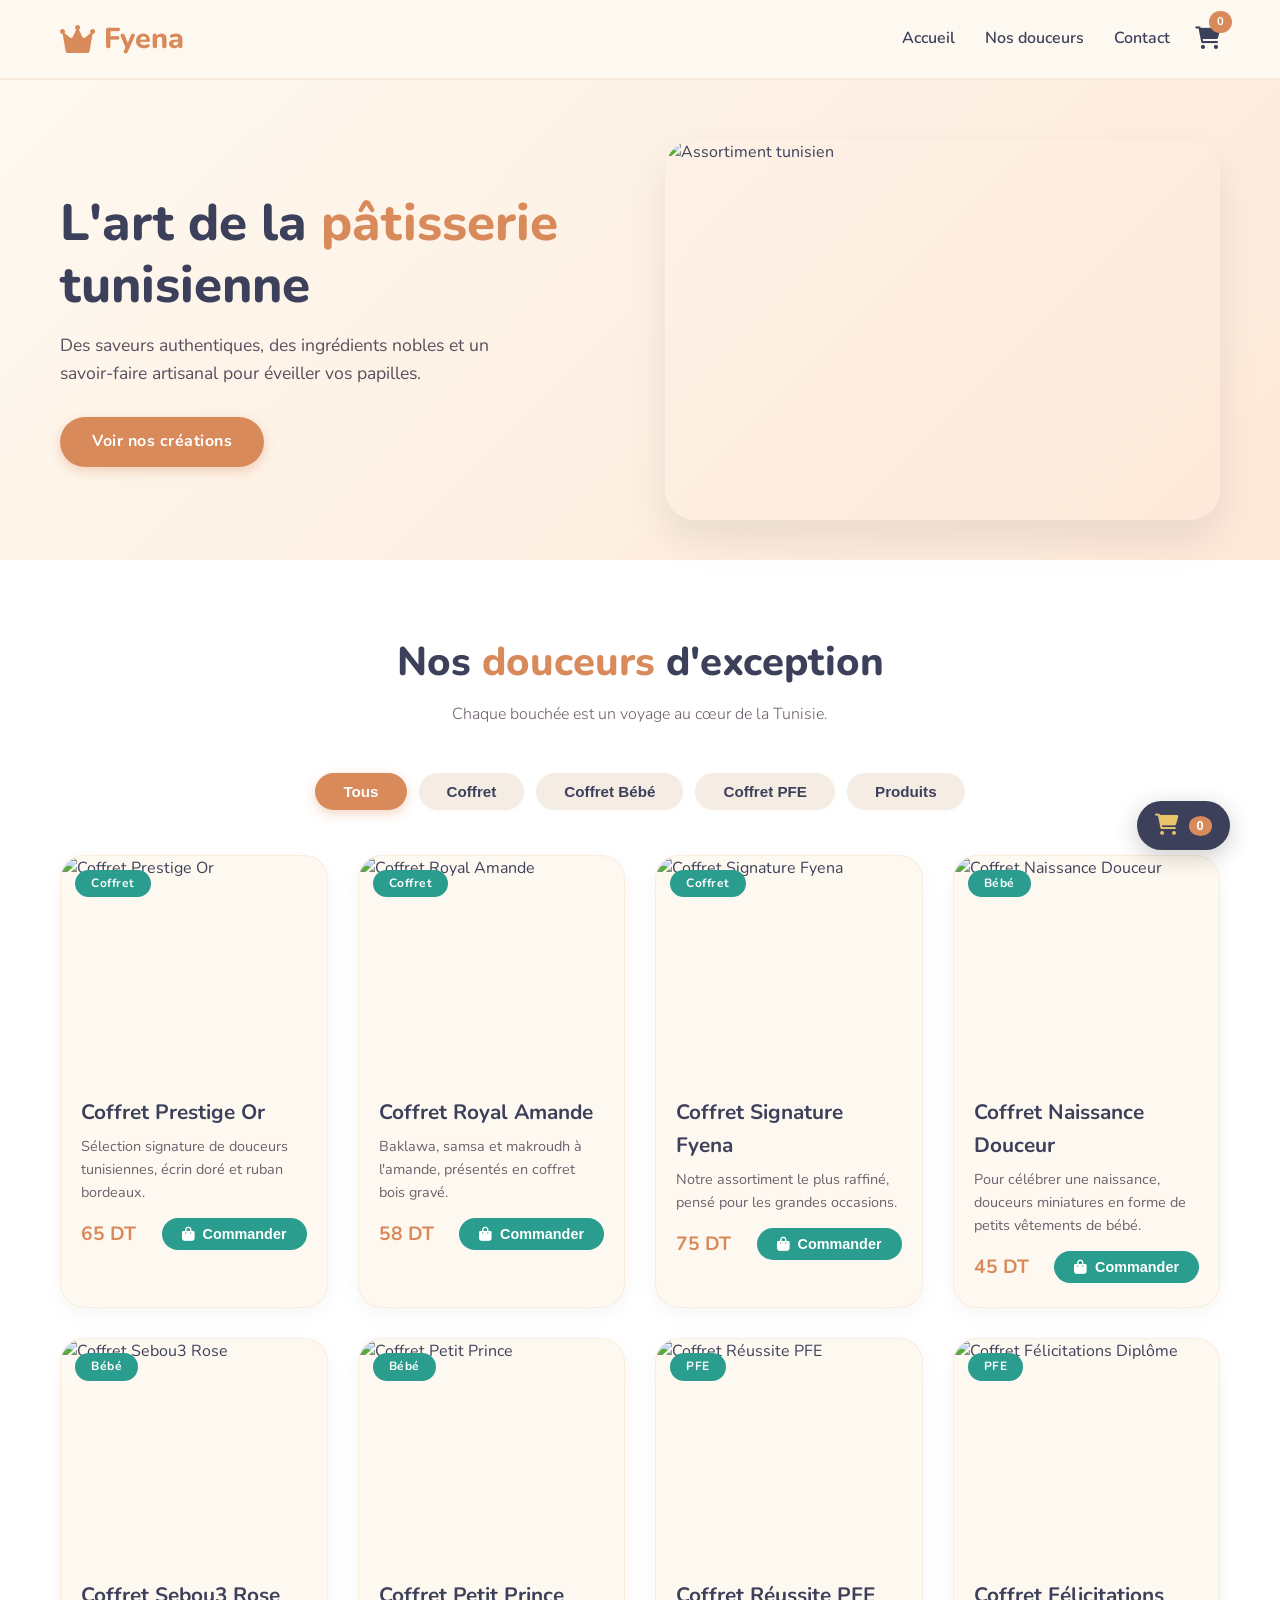
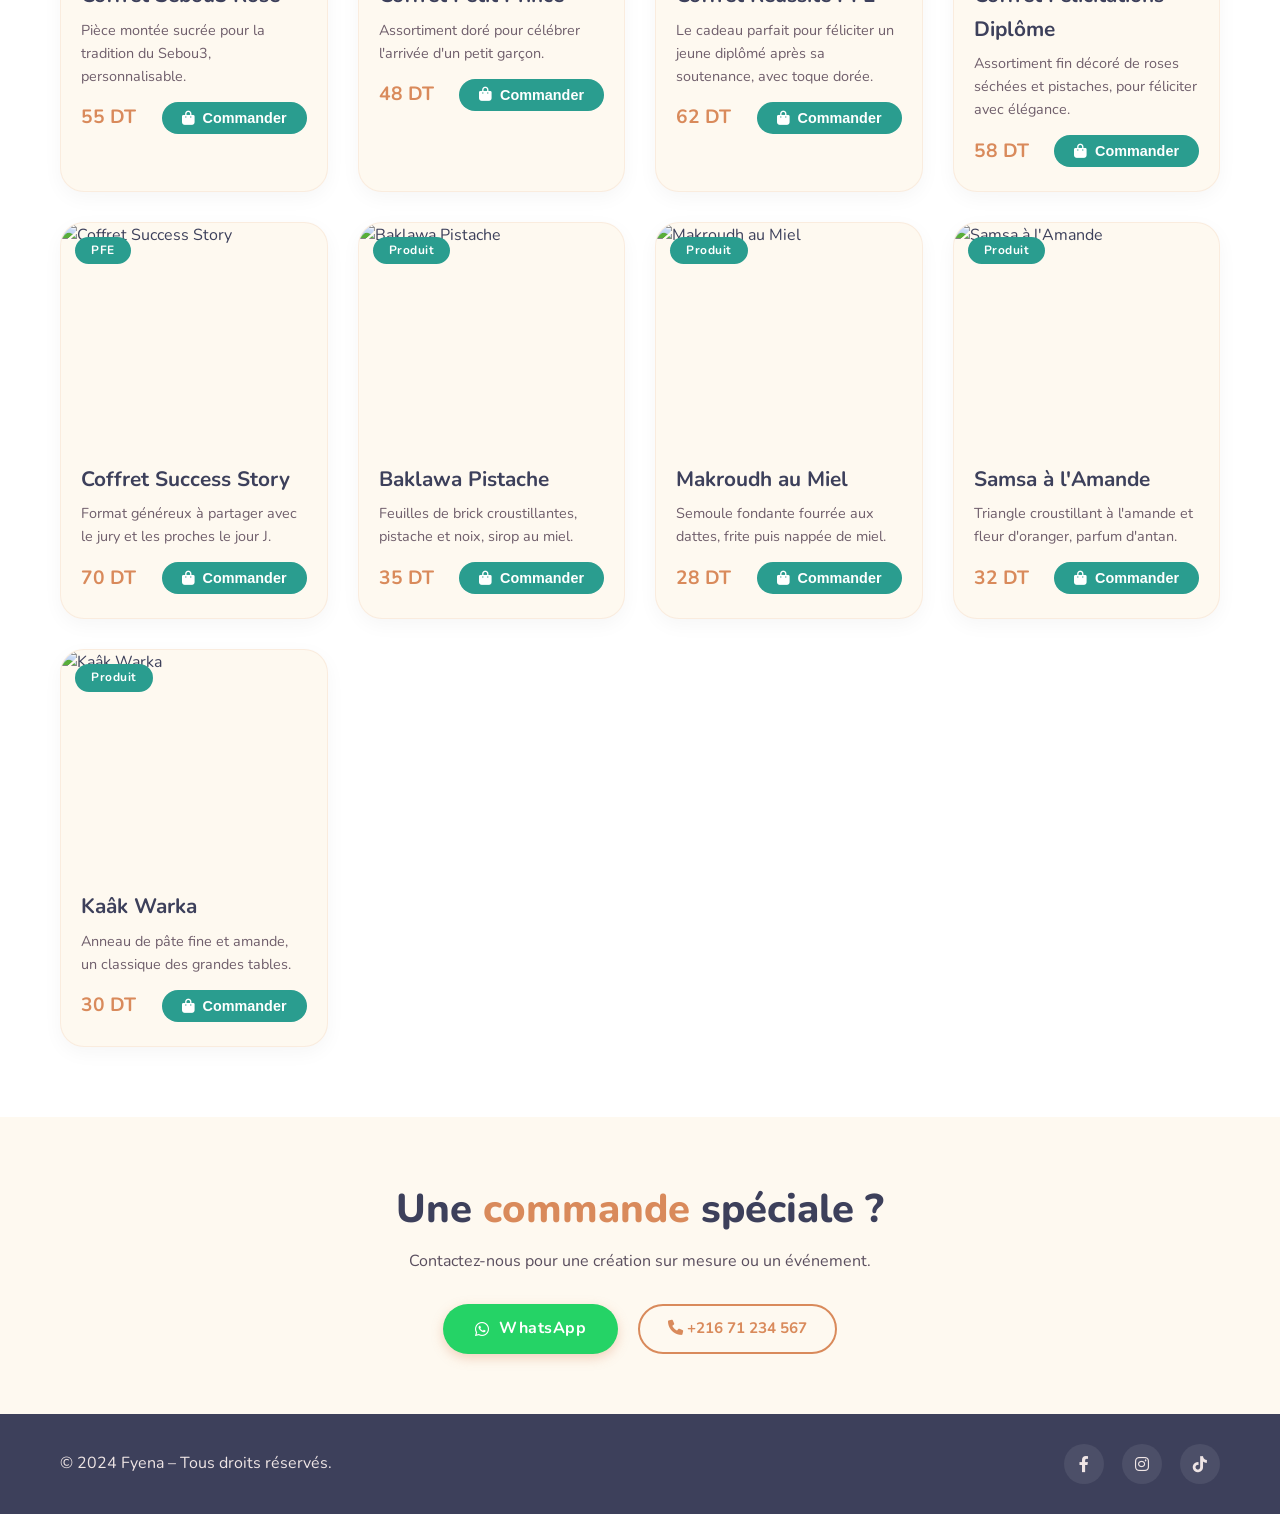
==== index.html @ 12f5d86a "version 1" ====
<!DOCTYPE html>
<html lang="fr">
<head>
  <meta charset="UTF-8" />
  <meta name="viewport" content="width=device-width, initial-scale=1.0" />
  <title>Fyena – Pâtisserie Tunisienne</title>

  <!-- Google Fonts -->
  <link rel="preconnect" href="https://fonts.googleapis.com" />
  <link rel="preconnect" href="https://fonts.gstatic.com" crossorigin />
  <link href="https://fonts.googleapis.com/css2?family=Nunito:wght@300;400;600;700;800&display=swap" rel="stylesheet" />
  <!-- Font Awesome -->
  <link rel="stylesheet" href="https://cdnjs.cloudflare.com/ajax/libs/font-awesome/6.0.0-beta3/css/all.min.css" />

  <style>
    /* ===== RESET & BASE ===== */
    * {
      margin: 0;
      padding: 0;
      box-sizing: border-box;
    }
    html {
      scroll-behavior: smooth;
    }
    body {
      font-family: 'Nunito', sans-serif;
      background: #FEF9F0;
      color: #3D405B;
      line-height: 1.6;
    }
    .container {
      max-width: 1200px;
      margin: 0 auto;
      padding: 0 20px;
    }
    a {
      text-decoration: none;
      color: inherit;
    }
    img {
      max-width: 100%;
      height: auto;
      display: block;
      border-radius: 16px;
    }

    /* ===== BOUTONS ===== */
    .btn-primary {
      display: inline-block;
      background: #D98A5B;
      color: #fff;
      padding: 12px 32px;
      border-radius: 50px;
      font-weight: 700;
      font-size: 1rem;
      border: none;
      cursor: pointer;
      transition: all 0.3s ease;
      box-shadow: 0 4px 12px rgba(217, 138, 91, 0.35);
      letter-spacing: 0.5px;
    }
    .btn-primary:hover {
      background: #C2784A;
      transform: translateY(-2px);
      box-shadow: 0 8px 20px rgba(217, 138, 91, 0.4);
    }
    .btn-outline {
      display: inline-block;
      background: transparent;
      color: #D98A5B;
      border: 2px solid #D98A5B;
      padding: 10px 28px;
      border-radius: 50px;
      font-weight: 700;
      font-size: 0.95rem;
      cursor: pointer;
      transition: all 0.3s ease;
      text-align: center;
    }
    .btn-outline:hover {
      background: #D98A5B;
      color: #fff;
    }
    .btn-whatsapp {
      background: #25D366;
      color: #fff;
      border: none;
    }
    .btn-whatsapp:hover {
      background: #1DA851;
      color: #fff;
    }
    .btn-call {
      background: transparent;
      color: #D98A5B;
      border: 2px solid #D98A5B;
      font-weight: 700;
    }
    .btn-call:hover {
      background: #D98A5B;
      color: #fff;
    }

    /* ===== HEADER ===== */
    header {
      background: rgba(254, 249, 240, 0.96);
      backdrop-filter: blur(8px);
      padding: 16px 0;
      position: sticky;
      top: 0;
      z-index: 100;
      border-bottom: 2px solid rgba(217, 138, 91, 0.15);
    }
    .header-container {
      display: flex;
      justify-content: space-between;
      align-items: center;
    }
    .logo {
      display: flex;
      align-items: center;
      gap: 8px;
      font-size: 1.8rem;
      font-weight: 800;
      color: #3D405B;
    }
    .logo i {
      color: #D98A5B;
      font-size: 2rem;
    }
    .logo span {
      color: #D98A5B;
    }
    .nav-right {
      display: flex;
      align-items: center;
      gap: 25px;
    }
    .nav-links {
      display: flex;
      list-style: none;
      gap: 30px;
      font-weight: 600;
    }
    .nav-links a {
      position: relative;
      font-size: 1rem;
      color: #3D405B;
      transition: color 0.3s;
    }
    .nav-links a::after {
      content: '';
      position: absolute;
      bottom: -4px;
      left: 0;
      width: 0;
      height: 2.5px;
      background: #D98A5B;
      transition: width 0.3s;
    }
    .nav-links a:hover {
      color: #D98A5B;
    }
    .nav-links a:hover::after {
      width: 100%;
    }
    .nav-cart-icon {
      position: relative;
      font-size: 1.4rem;
      color: #3D405B;
      cursor: pointer;
      transition: color 0.3s;
    }
    .nav-cart-icon:hover {
      color: #D98A5B;
    }
    .nav-cart-count {
      position: absolute;
      top: -10px;
      right: -12px;
      background: #D98A5B;
      color: #fff;
      font-size: 0.7rem;
      font-weight: 700;
      padding: 2px 8px;
      border-radius: 50px;
      min-width: 20px;
      text-align: center;
    }
    .hamburger {
      display: none;
      flex-direction: column;
      gap: 5px;
      cursor: pointer;
    }
    .hamburger span {
      width: 28px;
      height: 3px;
      background: #3D405B;
      border-radius: 4px;
      transition: 0.3s;
    }

    /* ===== HERO ===== */
    .hero {
      padding: 60px 0 40px;
      background: linear-gradient(135deg, #FEF9F0 0%, #FDE8D8 100%);
    }
    .hero-container {
      display: grid;
      grid-template-columns: 1fr 1fr;
      gap: 50px;
      align-items: center;
    }
    .hero-text h1 {
      font-size: 3.2rem;
      font-weight: 800;
      line-height: 1.2;
      margin-bottom: 15px;
    }
    .hero-text h1 .highlight {
      color: #D98A5B;
    }
    .hero-text p {
      font-size: 1.1rem;
      color: #5A4E5E;
      margin-bottom: 30px;
      max-width: 450px;
    }
    .hero-image img {
      width: 100%;
      height: 380px;
      object-fit: cover;
      border-radius: 30px;
      box-shadow: 0 20px 40px rgba(0, 0, 0, 0.08);
    }

    /* ===== PRODUITS ===== */
    .products {
      padding: 70px 0;
      background: #fff;
    }
    .section-title {
      text-align: center;
      font-size: 2.5rem;
      font-weight: 800;
      margin-bottom: 8px;
    }
    .section-title .highlight {
      color: #D98A5B;
    }
    .section-subtitle {
      text-align: center;
      font-weight: 300;
      color: #6F5E6B;
      margin-bottom: 45px;
    }

    /* ===== FILTRES ===== */
    .filter-bar {
      display: flex;
      flex-wrap: wrap;
      justify-content: center;
      gap: 12px;
      margin-bottom: 45px;
    }
    .filter-btn {
      background: #F5EDE4;
      color: #3D405B;
      border: none;
      padding: 10px 28px;
      border-radius: 50px;
      font-weight: 700;
      font-size: 0.95rem;
      cursor: pointer;
      transition: all 0.25s;
      box-shadow: 0 2px 6px rgba(0, 0, 0, 0.02);
    }
    .filter-btn:hover {
      background: #E8DCD0;
      transform: translateY(-2px);
    }
    .filter-btn.active {
      background: #D98A5B;
      color: #fff;
      box-shadow: 0 4px 12px rgba(217, 138, 91, 0.35);
    }

    .product-grid {
      display: grid;
      grid-template-columns: repeat(auto-fit, minmax(260px, 1fr));
      gap: 30px;
    }

    .product-card {
      background: #FEF9F0;
      border-radius: 24px;
      overflow: hidden;
      box-shadow: 0 6px 20px rgba(0, 0, 0, 0.04);
      transition: all 0.3s ease;
      border: 1px solid rgba(217, 138, 91, 0.12);
      opacity: 1;
      transform: scale(1);
      transition: opacity 0.4s ease, transform 0.4s ease, box-shadow 0.3s ease;
    }
    .product-card.hidden {
      display: none;
      opacity: 0;
      transform: scale(0.9);
      pointer-events: none;
    }
    .product-card:hover {
      transform: translateY(-8px);
      box-shadow: 0 20px 40px rgba(217, 138, 91, 0.12);
      border-color: #D98A5B;
    }
    .product-image {
      position: relative;
      overflow: hidden;
      height: 220px;
    }
    .product-image img {
      width: 100%;
      height: 100%;
      object-fit: cover;
      transition: transform 0.4s;
    }
    .product-card:hover .product-image img {
      transform: scale(1.04);
    }
    .product-badge {
      position: absolute;
      top: 14px;
      left: 14px;
      background: #2A9D8F;
      color: #fff;
      padding: 4px 16px;
      border-radius: 50px;
      font-size: 0.75rem;
      font-weight: 700;
      letter-spacing: 0.5px;
    }
    .product-info {
      padding: 20px 20px 24px;
    }
    .product-info h3 {
      font-size: 1.3rem;
      font-weight: 700;
      margin-bottom: 6px;
    }
    .product-info p {
      font-size: 0.9rem;
      color: #6F5E6B;
      margin-bottom: 14px;
    }
    .product-footer {
      display: flex;
      justify-content: space-between;
      align-items: center;
    }
    .product-price {
      font-weight: 700;
      font-size: 1.2rem;
      color: #D98A5B;
    }
    .btn-order {
      background: #2A9D8F;
      color: #fff;
      border: none;
      padding: 8px 20px;
      border-radius: 50px;
      font-weight: 700;
      font-size: 0.9rem;
      cursor: pointer;
      transition: all 0.25s;
      display: flex;
      align-items: center;
      gap: 8px;
    }
    .btn-order:hover {
      background: #21867A;
      transform: scale(1.04);
    }

    /* ===== PANIER FLOTTANT - VERSION COMPACTE ===== */
    .cart-float {
      position: fixed;
      bottom: 30px;
      right: 30px;
      background: #3D405B;
      color: #fff;
      padding: 14px 18px;
      border-radius: 50px;
      box-shadow: 0 6px 25px rgba(0, 0, 0, 0.2);
      display: flex;
      align-items: center;
      gap: 10px;
      font-weight: 700;
      cursor: pointer;
      transition: all 0.3s cubic-bezier(0.22, 1, 0.36, 1);
      z-index: 200;
      border: none;
      margin: 0 20px 20px 0;
      letter-spacing: 0.3px;
      min-width: 56px;
      justify-content: center;
    }
    .cart-float:hover {
      transform: scale(1.06) translateY(-3px);
      background: #2A2D3E;
      box-shadow: 0 10px 30px rgba(0, 0, 0, 0.3);
    }
    .cart-float i {
      font-size: 1.3rem;
      color: #E9C46A;
    }
    .cart-float .cart-count {
      background: #D98A5B;
      border-radius: 50%;
      padding: 1px 8px;
      font-size: 0.8rem;
      font-weight: 700;
      min-width: 20px;
      text-align: center;
      line-height: 1.4;
    }
    .cart-float.scrolled-up {
      bottom: 120px !important;
    }

    /* ===== SIDEBAR PANIER ===== */
    .cart-overlay {
      position: fixed;
      top: 0;
      left: 0;
      width: 100%;
      height: 100%;
      background: rgba(0, 0, 0, 0.5);
      z-index: 500;
      visibility: hidden;
      opacity: 0;
      transition: opacity 0.3s ease, visibility 0.3s ease;
    }
    .cart-overlay.active {
      visibility: visible;
      opacity: 1;
    }
    .cart-sidebar {
      position: fixed;
      top: 0;
      right: -450px;
      width: 420px;
      max-width: 100%;
      height: 100%;
      background: #FEF9F0;
      box-shadow: -10px 0 30px rgba(0, 0, 0, 0.1);
      z-index: 600;
      transition: right 0.4s cubic-bezier(0.22, 1, 0.36, 1);
      display: flex;
      flex-direction: column;
      padding: 0;
    }
    .cart-overlay.active .cart-sidebar {
      right: 0;
    }
    .cart-header {
      display: flex;
      justify-content: space-between;
      align-items: center;
      padding: 25px 30px;
      border-bottom: 1px solid rgba(217, 138, 91, 0.2);
      background: #fff;
      border-radius: 0 0 20px 20px;
    }
    .cart-header h3 {
      font-size: 1.6rem;
      font-weight: 800;
    }
    .cart-header button {
      background: none;
      border: none;
      font-size: 1.8rem;
      cursor: pointer;
      color: #3D405B;
      transition: 0.2s;
    }
    .cart-header button:hover {
      color: #D98A5B;
      transform: rotate(90deg);
    }

    .cart-items {
      flex: 1;
      overflow-y: auto;
      padding: 20px 30px;
    }
    .cart-items .empty-msg {
      text-align: center;
      color: #6F5E6B;
      margin-top: 40px;
      font-size: 1.1rem;
    }
    .cart-item {
      display: flex;
      align-items: center;
      gap: 15px;
      padding: 12px 0;
      border-bottom: 1px solid rgba(0, 0, 0, 0.04);
    }
    .cart-item-img {
      width: 60px;
      height: 60px;
      border-radius: 12px;
      object-fit: cover;
      flex-shrink: 0;
    }
    .cart-item-info {
      flex: 1;
    }
    .cart-item-info h4 {
      font-size: 1rem;
      margin-bottom: 2px;
    }
    .cart-item-info span {
      font-size: 0.8rem;
      color: #6F5E6B;
    }
    .cart-item-actions {
      display: flex;
      align-items: center;
      gap: 12px;
    }
    .cart-item-qty {
      display: flex;
      align-items: center;
      gap: 8px;
    }
    .cart-item-qty button {
      background: #F5EDE4;
      border: none;
      border-radius: 50%;
      width: 28px;
      height: 28px;
      font-weight: 700;
      font-size: 1rem;
      cursor: pointer;
      transition: 0.2s;
    }
    .cart-item-qty button:hover {
      background: #D98A5B;
      color: #fff;
    }
    .cart-item-qty span {
      font-weight: 700;
      min-width: 20px;
      text-align: center;
    }
    .cart-item-price {
      font-weight: 700;
      color: #D98A5B;
    }

    .cart-footer {
      padding: 25px 30px 30px;
      border-top: 1px solid rgba(217, 138, 91, 0.2);
      background: #fff;
      border-radius: 20px 20px 0 0;
    }
    .cart-total {
      display: flex;
      justify-content: space-between;
      font-size: 1.3rem;
      font-weight: 800;
      margin-bottom: 20px;
    }
    .cart-actions {
      display: flex;
      flex-direction: column;
      gap: 12px;
    }
    .cart-actions .btn-primary,
    .cart-actions .btn-outline,
    .cart-actions .btn-call {
      width: 100%;
      text-align: center;
      display: flex;
      align-items: center;
      justify-content: center;
      gap: 10px;
      padding: 14px;
      font-size: 1rem;
    }

    /* ===== TOAST ===== */
    .toast {
      position: fixed;
      bottom: 120px;
      right: 30px;
      background: #2A9D8F;
      color: #fff;
      padding: 14px 28px;
      border-radius: 50px;
      box-shadow: 0 8px 25px rgba(42, 157, 143, 0.3);
      font-weight: 600;
      transform: translateY(80px);
      opacity: 0;
      transition: all 0.4s ease;
      z-index: 400;
      pointer-events: none;
    }
    .toast.show {
      transform: translateY(0);
      opacity: 1;
    }

    /* ===== FOOTER ===== */
    footer {
      background: #3D405B;
      color: #EFE5E5;
      padding: 30px 0;
      text-align: center;
      position: relative;
      z-index: 10;
    }
    .footer-container {
      display: flex;
      justify-content: space-between;
      align-items: center;
      flex-wrap: wrap;
      gap: 20px;
    }
    .social-links {
      display: flex;
      gap: 18px;
    }
    .social-links a {
      display: inline-flex;
      align-items: center;
      justify-content: center;
      width: 40px;
      height: 40px;
      background: rgba(255, 255, 255, 0.08);
      border-radius: 50%;
      transition: 0.3s;
      color: #EFE5E5;
    }
    .social-links a:hover {
      background: #D98A5B;
      color: #3D405B;
      transform: translateY(-3px);
    }

    /* ===== RESPONSIVE ===== */
    @media (max-width: 992px) {
      .hero-container {
        grid-template-columns: 1fr;
        text-align: center;
      }
      .hero-text p {
        margin-left: auto;
        margin-right: auto;
      }
      .hero-image img {
        height: 280px;
      }
    }
    @media (max-width: 768px) {
      .nav-links {
        display: none;
        flex-direction: column;
        background: #FEF9F0;
        position: absolute;
        top: 70px;
        left: 0;
        width: 100%;
        padding: 30px 20px;
        gap: 18px;
        box-shadow: 0 10px 30px rgba(0, 0, 0, 0.04);
        border-bottom: 1px solid rgba(217, 138, 91, 0.15);
      }
      .nav-links.active {
        display: flex;
      }
      .hamburger {
        display: flex;
      }
      .hamburger.active span:nth-child(1) {
        transform: rotate(45deg) translate(5px, 5px);
      }
      .hamburger.active span:nth-child(2) {
        opacity: 0;
      }
      .hamburger.active span:nth-child(3) {
        transform: rotate(-45deg) translate(5px, -5px);
      }
      .product-grid {
        grid-template-columns: 1fr 1fr;
      }
      .footer-container {
        flex-direction: column;
        text-align: center;
      }
      .cart-sidebar {
        width: 100%;
        right: -100%;
      }
      .cart-float {
        bottom: 20px;
        right: 15px;
        padding: 12px 14px;
        margin: 0 10px 10px 0;
        min-width: 48px;
      }
      .cart-float i {
        font-size: 1.1rem;
      }
      .cart-float .cart-count {
        font-size: 0.7rem;
        padding: 1px 6px;
        min-width: 18px;
      }
    }
    @media (max-width: 480px) {
      .product-grid {
        grid-template-columns: 1fr;
      }
      .hero-text h1 {
        font-size: 2.4rem;
      }
      .section-title {
        font-size: 2rem;
      }
      .filter-bar {
        gap: 8px;
      }
      .filter-btn {
        padding: 8px 18px;
        font-size: 0.85rem;
      }
    }
  </style>
</head>
<body>

  <!-- ===== HEADER ===== -->
  <header>
    <div class="container header-container">
      <div class="logo">
        <i class="fas fa-crown"></i> <!-- Icône couronne pour l'élégance -->
        <span>Fyena</span>
      </div>
      <div class="nav-right">
        <nav>
          <ul class="nav-links">
            <li><a href="#accueil">Accueil</a></li>
            <li><a href="#produits">Nos douceurs</a></li>
            <li><a href="#contact">Contact</a></li>
          </ul>
          <div class="hamburger">
            <span></span>
            <span></span>
            <span></span>
          </div>
        </nav>
        <div class="nav-cart-icon" id="navCartIcon">
          <i class="fas fa-shopping-cart"></i>
          <span class="nav-cart-count" id="navCartCount">0</span>
        </div>
      </div>
    </div>
  </header>

  <!-- ===== HERO ===== -->
  <section id="accueil" class="hero">
    <div class="container hero-container">
      <div class="hero-text">
        <h1>L'art de la <span class="highlight">pâtisserie</span> tunisienne</h1>
        <p>Des saveurs authentiques, des ingrédients nobles et un savoir-faire artisanal pour éveiller vos papilles.</p>
        <a href="#produits" class="btn-primary">Voir nos créations</a>
      </div>
      <div class="hero-image">
        <img src="images/background.png" alt="Assortiment tunisien" />
      </div>
    </div>
  </section>

  <!-- ===== PRODUITS ===== -->
  <section id="produits" class="products">
    <div class="container">
      <h2 class="section-title">Nos <span class="highlight">douceurs</span> d'exception</h2>
      <p class="section-subtitle">Chaque bouchée est un voyage au cœur de la Tunisie.</p>

      <!-- FILTRES -->
      <div class="filter-bar">
        <button class="filter-btn active" data-filter="all">Tous</button>
        <button class="filter-btn" data-filter="coffret">Coffret</button>
        <button class="filter-btn" data-filter="coffret-bebe">Coffret Bébé</button>
        <button class="filter-btn" data-filter="coffret-pfe">Coffret PFE</button>
        <button class="filter-btn" data-filter="produits">Produits</button>
      </div>

      <div class="product-grid" id="productGrid">
        <!-- 1. Coffret Prestige Or -->
        <div class="product-card" data-category="coffret">
          <div class="product-image">
            <img src="images/coffret/coffret-prestige-or.jpg" alt="Coffret Prestige Or" />
            <span class="product-badge">Coffret</span>
          </div>
          <div class="product-info">
            <h3>Coffret Prestige Or</h3>
            <p>Sélection signature de douceurs tunisiennes, écrin doré et ruban bordeaux.</p>
            <div class="product-footer">
              <span class="product-price">65 DT</span>
              <button class="btn-order" data-name="Coffret Prestige Or" data-price="65" data-image="images/coffret/coffret-prestige-or.jpg">
                <i class="fas fa-shopping-bag"></i> Commander
              </button>
            </div>
          </div>
        </div>

        <!-- 2. Coffret Royal Amande -->
        <div class="product-card" data-category="coffret">
          <div class="product-image">
            <img src="images/coffret/coffret-royal-amande.jpg" alt="Coffret Royal Amande" />
            <span class="product-badge">Coffret</span>
          </div>
          <div class="product-info">
            <h3>Coffret Royal Amande</h3>
            <p>Baklawa, samsa et makroudh à l'amande, présentés en coffret bois gravé.</p>
            <div class="product-footer">
              <span class="product-price">58 DT</span>
              <button class="btn-order" data-name="Coffret Royal Amande" data-price="58" data-image="images/coffret/coffret-royal-amande.jpg">
                <i class="fas fa-shopping-bag"></i> Commander
              </button>
            </div>
          </div>
        </div>

        <!-- 3. Coffret Signature Fyena -->
        <div class="product-card" data-category="coffret">
          <div class="product-image">
            <img src="images/coffret/coffret-signature-fyena.jpg" alt="Coffret Signature Fyena" />
            <span class="product-badge">Coffret</span>
          </div>
          <div class="product-info">
            <h3>Coffret Signature Fyena</h3>
            <p>Notre assortiment le plus raffiné, pensé pour les grandes occasions.</p>
            <div class="product-footer">
              <span class="product-price">75 DT</span>
              <button class="btn-order" data-name="Coffret Signature Fyena" data-price="75" data-image="images/coffret/coffret-signature-fyena.jpg">
                <i class="fas fa-shopping-bag"></i> Commander
              </button>
            </div>
          </div>
        </div>

        <!-- 4. Coffret Naissance Douceur -->
        <div class="product-card" data-category="coffret-bebe">
          <div class="product-image">
            <img src="images/coffret-bebe/coffret-naissance-douceur.jpg" alt="Coffret Naissance Douceur" />
            <span class="product-badge">Bébé</span>
          </div>
          <div class="product-info">
            <h3>Coffret Naissance Douceur</h3>
            <p>Pour célébrer une naissance, douceurs miniatures en forme de petits vêtements de bébé.</p>
            <div class="product-footer">
              <span class="product-price">45 DT</span>
              <button class="btn-order" data-name="Coffret Naissance Douceur" data-price="45" data-image="images/coffret-bebe/coffret-naissance-douceur.jpg">
                <i class="fas fa-shopping-bag"></i> Commander
              </button>
            </div>
          </div>
        </div>

        <!-- 5. Coffret Sebou3 Rose -->
        <div class="product-card" data-category="coffret-bebe">
          <div class="product-image">
            <img src="images/coffret-bebe/coffret-sebou3-rose.jpg" alt="Coffret Sebou3 Rose" />
            <span class="product-badge">Bébé</span>
          </div>
          <div class="product-info">
            <h3>Coffret Sebou3 Rose</h3>
            <p>Pièce montée sucrée pour la tradition du Sebou3, personnalisable.</p>
            <div class="product-footer">
              <span class="product-price">55 DT</span>
              <button class="btn-order" data-name="Coffret Sebou3 Rose" data-price="55" data-image="images/coffret-bebe/coffret-sebou3-rose.jpg">
                <i class="fas fa-shopping-bag"></i> Commander
              </button>
            </div>
          </div>
        </div>

        <!-- 6. Coffret Petit Prince -->
        <div class="product-card" data-category="coffret-bebe">
          <div class="product-image">
            <img src="images/coffret-bebe/coffret-petit-prince.jpg" alt="Coffret Petit Prince" />
            <span class="product-badge">Bébé</span>
          </div>
          <div class="product-info">
            <h3>Coffret Petit Prince</h3>
            <p>Assortiment doré pour célébrer l'arrivée d'un petit garçon.</p>
            <div class="product-footer">
              <span class="product-price">48 DT</span>
              <button class="btn-order" data-name="Coffret Petit Prince" data-price="48" data-image="images/coffret-bebe/coffret-petit-prince.jpg">
                <i class="fas fa-shopping-bag"></i> Commander
              </button>
            </div>
          </div>
        </div>

        <!-- 7. Coffret Réussite PFE -->
        <div class="product-card" data-category="coffret-pfe">
          <div class="product-image">
            <img src="images/coffret-pfe/coffret-reussite-pfe.jpg" alt="Coffret Réussite PFE" />
            <span class="product-badge">PFE</span>
          </div>
          <div class="product-info">
            <h3>Coffret Réussite PFE</h3>
            <p>Le cadeau parfait pour féliciter un jeune diplômé après sa soutenance, avec toque dorée.</p>
            <div class="product-footer">
              <span class="product-price">62 DT</span>
              <button class="btn-order" data-name="Coffret Réussite PFE" data-price="62" data-image="images/coffret-pfe/coffret-reussite-pfe.jpg">
                <i class="fas fa-shopping-bag"></i> Commander
              </button>
            </div>
          </div>
        </div>

        <!-- 8. Coffret Félicitations Diplôme -->
        <div class="product-card" data-category="coffret-pfe">
          <div class="product-image">
            <img src="images/coffret-pfe/coffret-felicitations-diplome.jpg" alt="Coffret Félicitations Diplôme" />
            <span class="product-badge">PFE</span>
          </div>
          <div class="product-info">
            <h3>Coffret Félicitations Diplôme</h3>
            <p>Assortiment fin décoré de roses séchées et pistaches, pour féliciter avec élégance.</p>
            <div class="product-footer">
              <span class="product-price">58 DT</span>
              <button class="btn-order" data-name="Coffret Félicitations Diplôme" data-price="58" data-image="images/coffret-pfe/coffret-felicitations-diplome.jpg">
                <i class="fas fa-shopping-bag"></i> Commander
              </button>
            </div>
          </div>
        </div>

        <!-- 9. Coffret Success Story -->
        <div class="product-card" data-category="coffret-pfe">
          <div class="product-image">
            <img src="images/coffret-pfe/coffret-success-story.jpg" alt="Coffret Success Story" />
            <span class="product-badge">PFE</span>
          </div>
          <div class="product-info">
            <h3>Coffret Success Story</h3>
            <p>Format généreux à partager avec le jury et les proches le jour J.</p>
            <div class="product-footer">
              <span class="product-price">70 DT</span>
              <button class="btn-order" data-name="Coffret Success Story" data-price="70" data-image="images/coffret-pfe/coffret-success-story.jpg">
                <i class="fas fa-shopping-bag"></i> Commander
              </button>
            </div>
          </div>
        </div>

        <!-- 10. Baklawa Pistache -->
        <div class="product-card" data-category="produits">
          <div class="product-image">
            <img src="images/produits/baklawa-pistache.jpg" alt="Baklawa Pistache" />
            <span class="product-badge">Produit</span>
          </div>
          <div class="product-info">
            <h3>Baklawa Pistache</h3>
            <p>Feuilles de brick croustillantes, pistache et noix, sirop au miel.</p>
            <div class="product-footer">
              <span class="product-price">35 DT</span>
              <button class="btn-order" data-name="Baklawa Pistache" data-price="35" data-image="images/produits/baklawa-pistache.jpg">
                <i class="fas fa-shopping-bag"></i> Commander
              </button>
            </div>
          </div>
        </div>

        <!-- 11. Makroudh au Miel -->
        <div class="product-card" data-category="produits">
          <div class="product-image">
            <img src="images/produits/makroudh-miel.jpg" alt="Makroudh au Miel" />
            <span class="product-badge">Produit</span>
          </div>
          <div class="product-info">
            <h3>Makroudh au Miel</h3>
            <p>Semoule fondante fourrée aux dattes, frite puis nappée de miel.</p>
            <div class="product-footer">
              <span class="product-price">28 DT</span>
              <button class="btn-order" data-name="Makroudh au Miel" data-price="28" data-image="images/produits/makroudh-miel.jpg">
                <i class="fas fa-shopping-bag"></i> Commander
              </button>
            </div>
          </div>
        </div>

        <!-- 12. Samsa à l'Amande -->
        <div class="product-card" data-category="produits">
          <div class="product-image">
            <img src="images/produits/samsa-amande.jpg" alt="Samsa à l'Amande" />
            <span class="product-badge">Produit</span>
          </div>
          <div class="product-info">
            <h3>Samsa à l'Amande</h3>
            <p>Triangle croustillant à l'amande et fleur d'oranger, parfum d'antan.</p>
            <div class="product-footer">
              <span class="product-price">32 DT</span>
              <button class="btn-order" data-name="Samsa à l'Amande" data-price="32" data-image="images/produits/samsa-amande.jpg">
                <i class="fas fa-shopping-bag"></i> Commander
              </button>
            </div>
          </div>
        </div>

        <!-- 13. Kaâk Warka -->
        <div class="product-card" data-category="produits">
          <div class="product-image">
            <img src="images/produits/kaak-warka.jpg" alt="Kaâk Warka" />
            <span class="product-badge">Produit</span>
          </div>
          <div class="product-info">
            <h3>Kaâk Warka</h3>
            <p>Anneau de pâte fine et amande, un classique des grandes tables.</p>
            <div class="product-footer">
              <span class="product-price">30 DT</span>
              <button class="btn-order" data-name="Kaâk Warka" data-price="30" data-image="images/produits/kaak-warka.jpg">
                <i class="fas fa-shopping-bag"></i> Commander
              </button>
            </div>
          </div>
        </div>
      </div>
    </div>
  </section>

  <!-- ===== CONTACT ===== -->
  <section id="contact" style="padding: 60px 0; background: #FEF9F0;">
    <div class="container" style="max-width: 800px; margin: 0 auto; text-align: center;">
      <h2 class="section-title">Une <span class="highlight">commande</span> spéciale ?</h2>
      <p style="margin-bottom: 30px; color: #5A4E5E;">Contactez-nous pour une création sur mesure ou un événement.</p>
      <div style="display: flex; justify-content: center; gap: 20px; flex-wrap: wrap;">
        <!-- Bouton WhatsApp (remplace l'email) -->
        <a href="https://wa.me/21671234567?text=Bonjour%2C%20je%20souhaite%20passer%20une%20commande%20sp%C3%A9ciale%20chez%20Fyena." target="_blank" class="btn-primary btn-whatsapp" style="display: inline-flex; align-items: center; gap: 10px;">
          <i class="fab fa-whatsapp"></i> WhatsApp
        </a>
        <a href="tel:+21671234567" class="btn-outline"><i class="fas fa-phone"></i> +216 71 234 567</a>
      </div>
    </div>
  </section>

  <!-- ===== FOOTER ===== -->
  <footer id="footer">
    <div class="container footer-container">
      <p>&copy; 2024 Fyena – Tous droits réservés.</p>
      <div class="social-links">
        <a href="#"><i class="fab fa-facebook-f"></i></a>
        <a href="https://www.instagram.com/fyena878/" target="_blank"><i class="fab fa-instagram"></i></a>
        <a href="#"><i class="fab fa-tiktok"></i></a>
      </div>
    </div>
  </footer>

  <!-- ===== PANIER FLOTTANT - VERSION COMPACTE ===== -->
  <button class="cart-float" id="cartFloat">
    <i class="fas fa-shopping-cart"></i>
    <span class="cart-count" id="floatCartCount">0</span>
  </button>

  <!-- ===== SIDEBAR PANIER ===== -->
  <div class="cart-overlay" id="cartOverlay">
    <div class="cart-sidebar">
      <div class="cart-header">
        <h3>🛒 Mon Panier</h3>
        <button id="closeCartBtn"><i class="fas fa-times"></i></button>
      </div>
      <div class="cart-items" id="cartItemsContainer">
        <p class="empty-msg">Votre panier est vide.</p>
      </div>
      <div class="cart-footer">
        <div class="cart-total">
          <span>Total</span>
          <span id="cartTotalPrice">0 DT</span>
        </div>
        <div class="cart-actions">
          <a href="#" id="whatsappOrderBtn" class="btn-primary btn-whatsapp" target="_blank">
            <i class="fab fa-whatsapp"></i> Commander sur WhatsApp
          </a>
          <a href="tel:+21671234567" class="btn-outline btn-call">
            <i class="fas fa-phone"></i> +216 71 234 567
          </a>
        </div>
      </div>
    </div>
  </div>

  <!-- ===== TOAST ===== -->
  <div class="toast" id="toast">Ajouté au panier !</div>

  <script>
    // ===== MENU BURGER =====
    const hamburger = document.querySelector('.hamburger');
    const navLinks = document.querySelector('.nav-links');

    hamburger.addEventListener('click', () => {
      hamburger.classList.toggle('active');
      navLinks.classList.toggle('active');
    });

    document.querySelectorAll('.nav-links a').forEach(link => {
      link.addEventListener('click', () => {
        hamburger.classList.remove('active');
        navLinks.classList.remove('active');
      });
    });

    // ===== FILTRES =====
    const filterButtons = document.querySelectorAll('.filter-btn');
    const productCards = document.querySelectorAll('.product-card');

    filterButtons.forEach(btn => {
      btn.addEventListener('click', function() {
        filterButtons.forEach(b => b.classList.remove('active'));
        this.classList.add('active');
        const filterValue = this.dataset.filter;
        productCards.forEach(card => {
          const category = card.dataset.category;
          if (filterValue === 'all' || category === filterValue) {
            card.classList.remove('hidden');
          } else {
            card.classList.add('hidden');
          }
        });
      });
    });

    // ===== GESTION DU PANIER =====
    let cartItems = [];
    const toast = document.getElementById('toast');

    const navCartCount = document.getElementById('navCartCount');
    const floatCartCount = document.getElementById('floatCartCount');
    const cartOverlay = document.getElementById('cartOverlay');
    const cartItemsContainer = document.getElementById('cartItemsContainer');
    const cartTotalPrice = document.getElementById('cartTotalPrice');
    const closeCartBtn = document.getElementById('closeCartBtn');
    const cartFloat = document.getElementById('cartFloat');
    const navCartIcon = document.getElementById('navCartIcon');
    const whatsappBtn = document.getElementById('whatsappOrderBtn');

    function openCart() {
      cartOverlay.classList.add('active');
      document.body.style.overflow = 'hidden';
      renderCart();
    }

    function closeCart() {
      cartOverlay.classList.remove('active');
      document.body.style.overflow = '';
    }

    cartFloat.addEventListener('click', openCart);
    navCartIcon.addEventListener('click', openCart);
    closeCartBtn.addEventListener('click', closeCart);
    cartOverlay.addEventListener('click', function(e) {
      if (e.target === this) closeCart();
    });

    function addToCart(name, price, image) {
      const existing = cartItems.find(item => item.name === name);
      if (existing) {
        existing.quantity += 1;
      } else {
        cartItems.push({ name, price: parseFloat(price), quantity: 1, image });
      }
      updateCartUI();
      toast.textContent = `✅ ${name} ajouté au panier !`;
      toast.classList.add('show');
      setTimeout(() => toast.classList.remove('show'), 2500);
    }

    function updateQuantity(name, delta) {
      const item = cartItems.find(i => i.name === name);
      if (!item) return;
      item.quantity += delta;
      if (item.quantity <= 0) {
        cartItems = cartItems.filter(i => i.name !== name);
      }
      updateCartUI();
      renderCart();
    }

    function updateCartUI() {
      const totalItems = cartItems.reduce((sum, i) => sum + i.quantity, 0);
      navCartCount.textContent = totalItems;
      floatCartCount.textContent = totalItems;
    }

    function renderCart() {
      if (cartItems.length === 0) {
        cartItemsContainer.innerHTML = `<p class="empty-msg">Votre panier est vide.<br>🍰 Ajoutez vos douceurs préférées !</p>`;
        cartTotalPrice.textContent = '0 DT';
        updateWhatsAppLink(0);
        return;
      }

      let html = '';
      let total = 0;

      cartItems.forEach(item => {
        const subtotal = item.price * item.quantity;
        total += subtotal;
        html += `
          <div class="cart-item">
            <img class="cart-item-img" src="${item.image}" alt="${item.name}" />
            <div class="cart-item-info">
              <h4>${item.name}</h4>
              <span>${item.price} DT / pièce</span>
            </div>
            <div class="cart-item-actions">
              <div class="cart-item-qty">
                <button onclick="updateQuantity('${item.name}', -1)">-</button>
                <span>${item.quantity}</span>
                <button onclick="updateQuantity('${item.name}', 1)">+</button>
              </div>
              <span class="cart-item-price">${subtotal.toFixed(2)} DT</span>
            </div>
          </div>
        `;
      });

      cartItemsContainer.innerHTML = html;
      cartTotalPrice.textContent = total.toFixed(2) + ' DT';
      updateWhatsAppLink(total);
    }

    // ===== LIEN WHATSAPP TOUJOURS ACTIF =====
    function updateWhatsAppLink(total) {
      let message;
      if (cartItems.length === 0 || total === 0) {
        message = 'Bonjour, je souhaite passer une commande chez Fyena. Pouvez-vous me renseigner ?';
      } else {
        const itemList = cartItems.map(i => `${i.name} (x${i.quantity})`).join(', ');
        message = `Bonjour, je souhaite commander : ${itemList}. Total : ${total.toFixed(2)} DT.`;
      }
      const url = `https://wa.me/21671234567?text=${encodeURIComponent(message)}`;
      whatsappBtn.href = url;
      whatsappBtn.style.opacity = '1';
      whatsappBtn.style.pointerEvents = 'auto';
    }

    document.querySelectorAll('.btn-order').forEach(btn => {
      btn.addEventListener('click', function(e) {
        e.stopPropagation();
        const name = this.dataset.name;
        const price = this.dataset.price;
        const image = this.dataset.image;
        addToCart(name, price, image);
      });
    });

    updateCartUI();
    renderCart();

    // ===== POSITION ADAPTATIVE DU BOUTON FLOTTANT (FOOTER) =====
    const footer = document.getElementById('footer');
    const cartFloatBtn = document.getElementById('cartFloat');

    const footerObserver = new IntersectionObserver((entries) => {
      entries.forEach(entry => {
        if (entry.isIntersecting) {
          cartFloatBtn.classList.add('scrolled-up');
        } else {
          cartFloatBtn.classList.remove('scrolled-up');
        }
      });
    }, {
      threshold: 0,
      rootMargin: '0px 0px -50px 0px'
    });

    footerObserver.observe(footer);

    // ===== ANIMATION AU SCROLL =====
    const observer = new IntersectionObserver((entries) => {
      entries.forEach(entry => {
        if (entry.isIntersecting) {
          entry.target.style.opacity = '1';
          entry.target.style.transform = 'translateY(0)';
        }
      });
    }, { threshold: 0.15 });

    document.querySelectorAll('.product-card:not(.hidden)').forEach(el => {
      el.style.opacity = '0';
      el.style.transform = 'translateY(30px)';
      el.style.transition = 'opacity 0.6s ease, transform 0.6s ease';
      observer.observe(el);
    });

    const productGrid = document.getElementById('productGrid');
    const filterObserver = new MutationObserver(() => {
      document.querySelectorAll('.product-card:not(.hidden)').forEach(el => {
        if (!el.style.opacity || el.style.opacity === '0') {
          el.style.opacity = '0';
          el.style.transform = 'translateY(30px)';
          el.style.transition = 'opacity 0.6s ease, transform 0.6s ease';
          observer.observe(el);
        }
      });
    });
    filterObserver.observe(productGrid, { childList: true, subtree: true, attributes: false });

    console.log('🍰 Bienvenue chez Fyena !');
  </script>

</body>
</html>
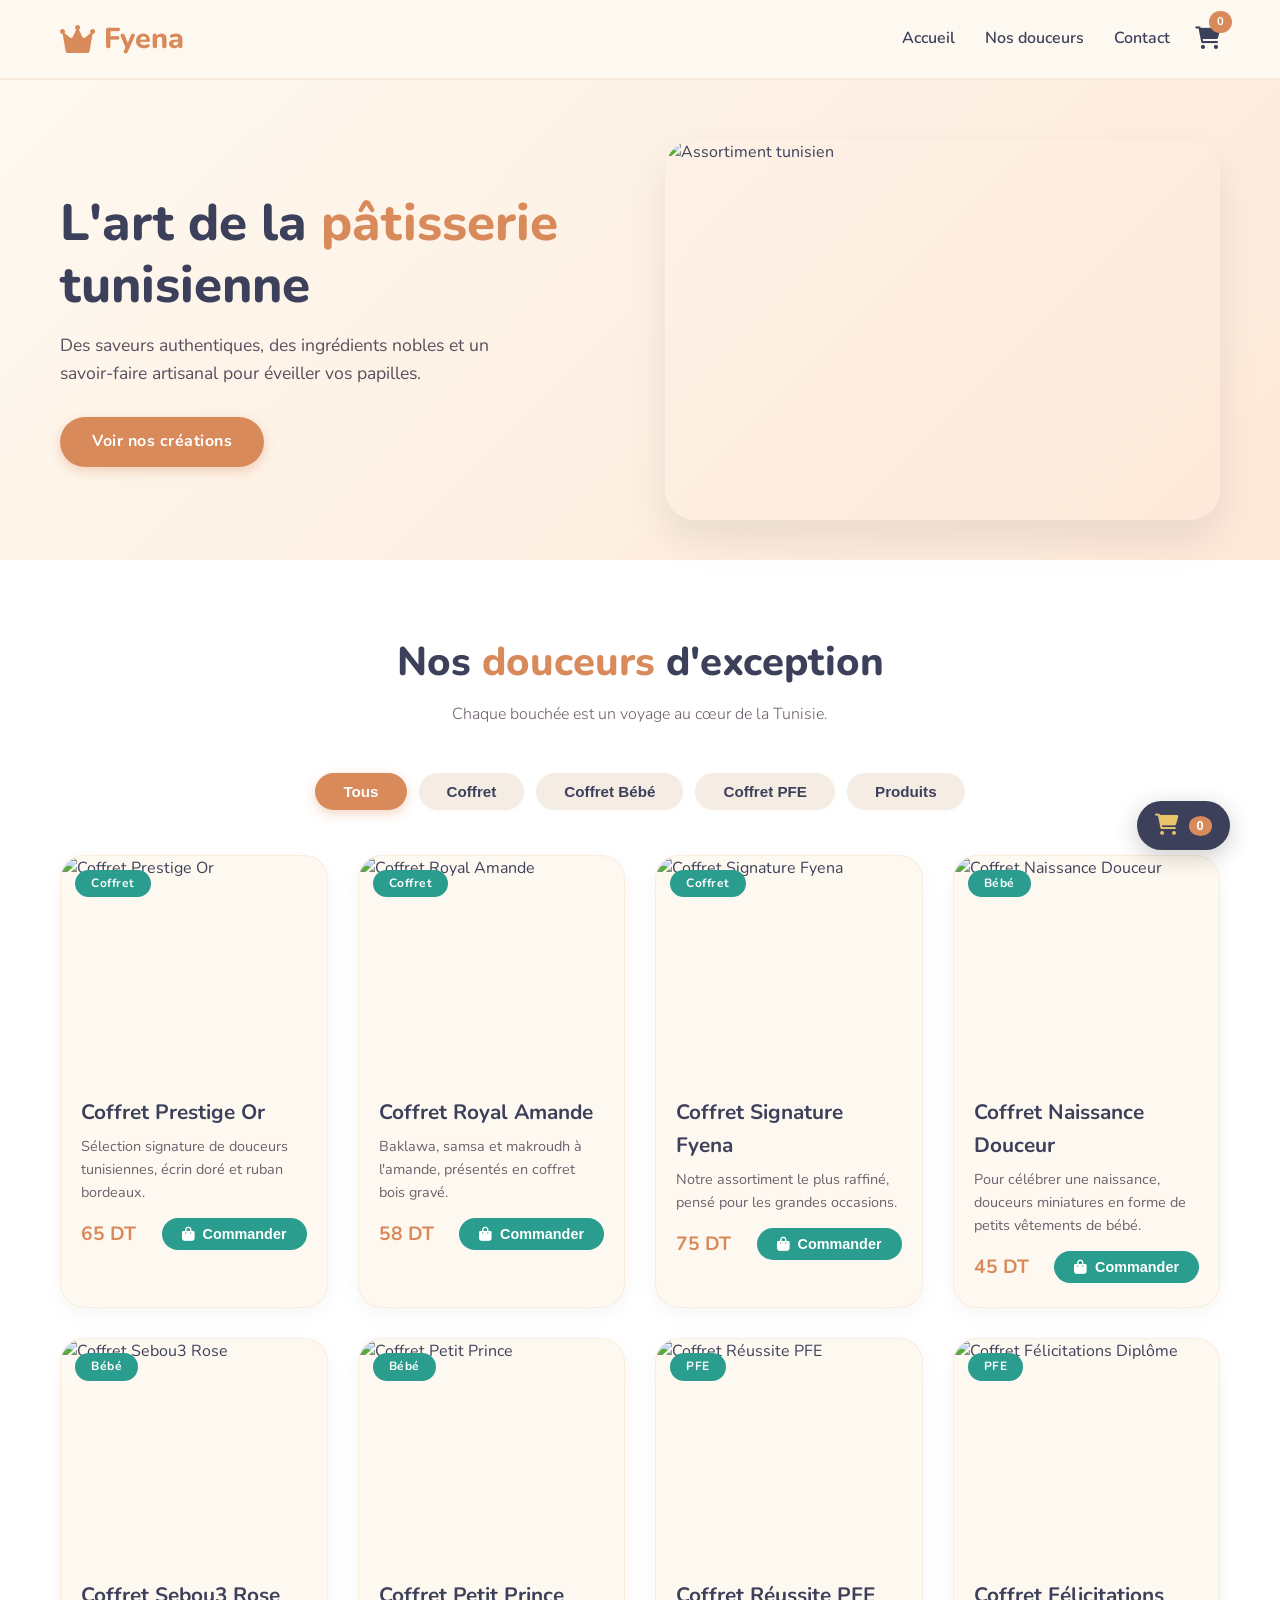
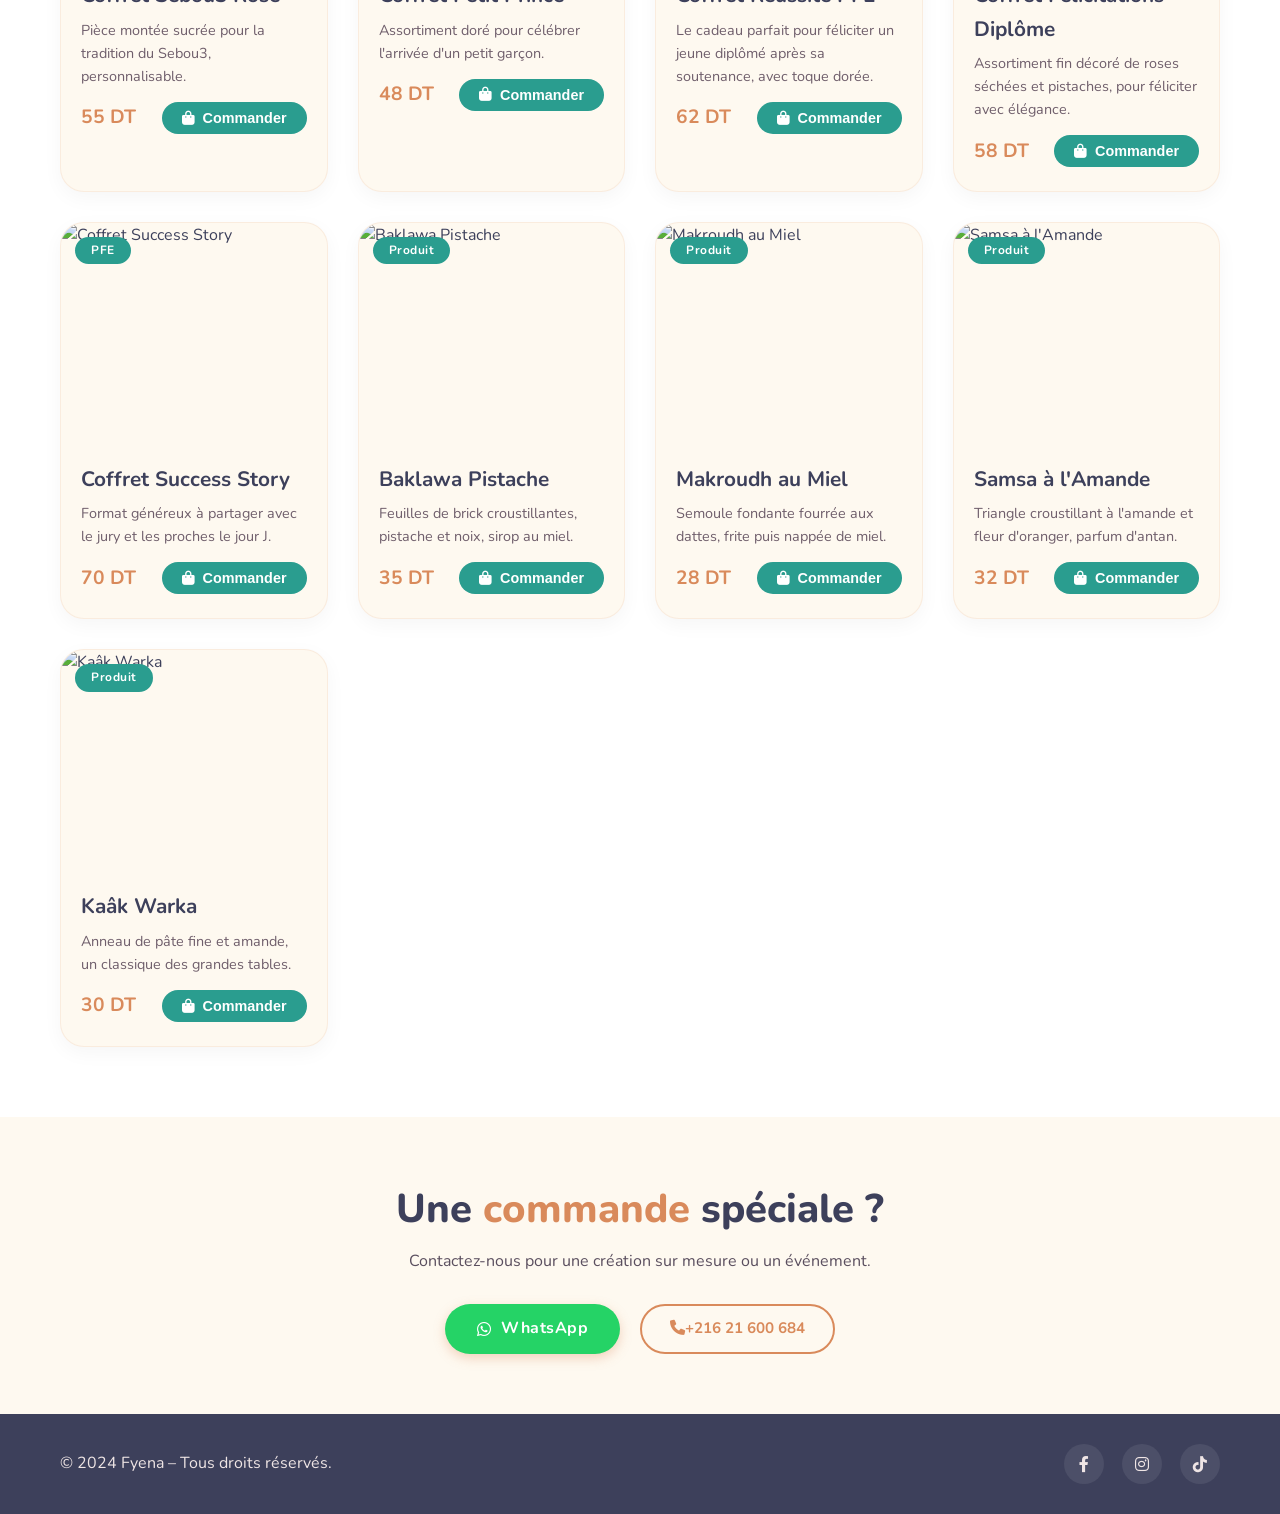
==== commit 0c4d0185: "change phone number" ====
--- a/index.html
+++ b/index.html
@@ -1047,7 +1047,7 @@
         <a href="https://wa.me/21671234567?text=Bonjour%2C%20je%20souhaite%20passer%20une%20commande%20sp%C3%A9ciale%20chez%20Fyena." target="_blank" class="btn-primary btn-whatsapp" style="display: inline-flex; align-items: center; gap: 10px;">
           <i class="fab fa-whatsapp"></i> WhatsApp
         </a>
-        <a href="tel:+21671234567" class="btn-outline"><i class="fas fa-phone"></i> +216 71 234 567</a>
+        <a href="tel:+21671234567" class="btn-outline"><i class="fas fa-phone"></i>+216 21 600 684</a>
       </div>
     </div>
   </section>
@@ -1090,7 +1090,7 @@
             <i class="fab fa-whatsapp"></i> Commander sur WhatsApp
           </a>
           <a href="tel:+21671234567" class="btn-outline btn-call">
-            <i class="fas fa-phone"></i> +216 71 234 567
+            <i class="fas fa-phone"></i>+216 21 600 684
           </a>
         </div>
       </div>
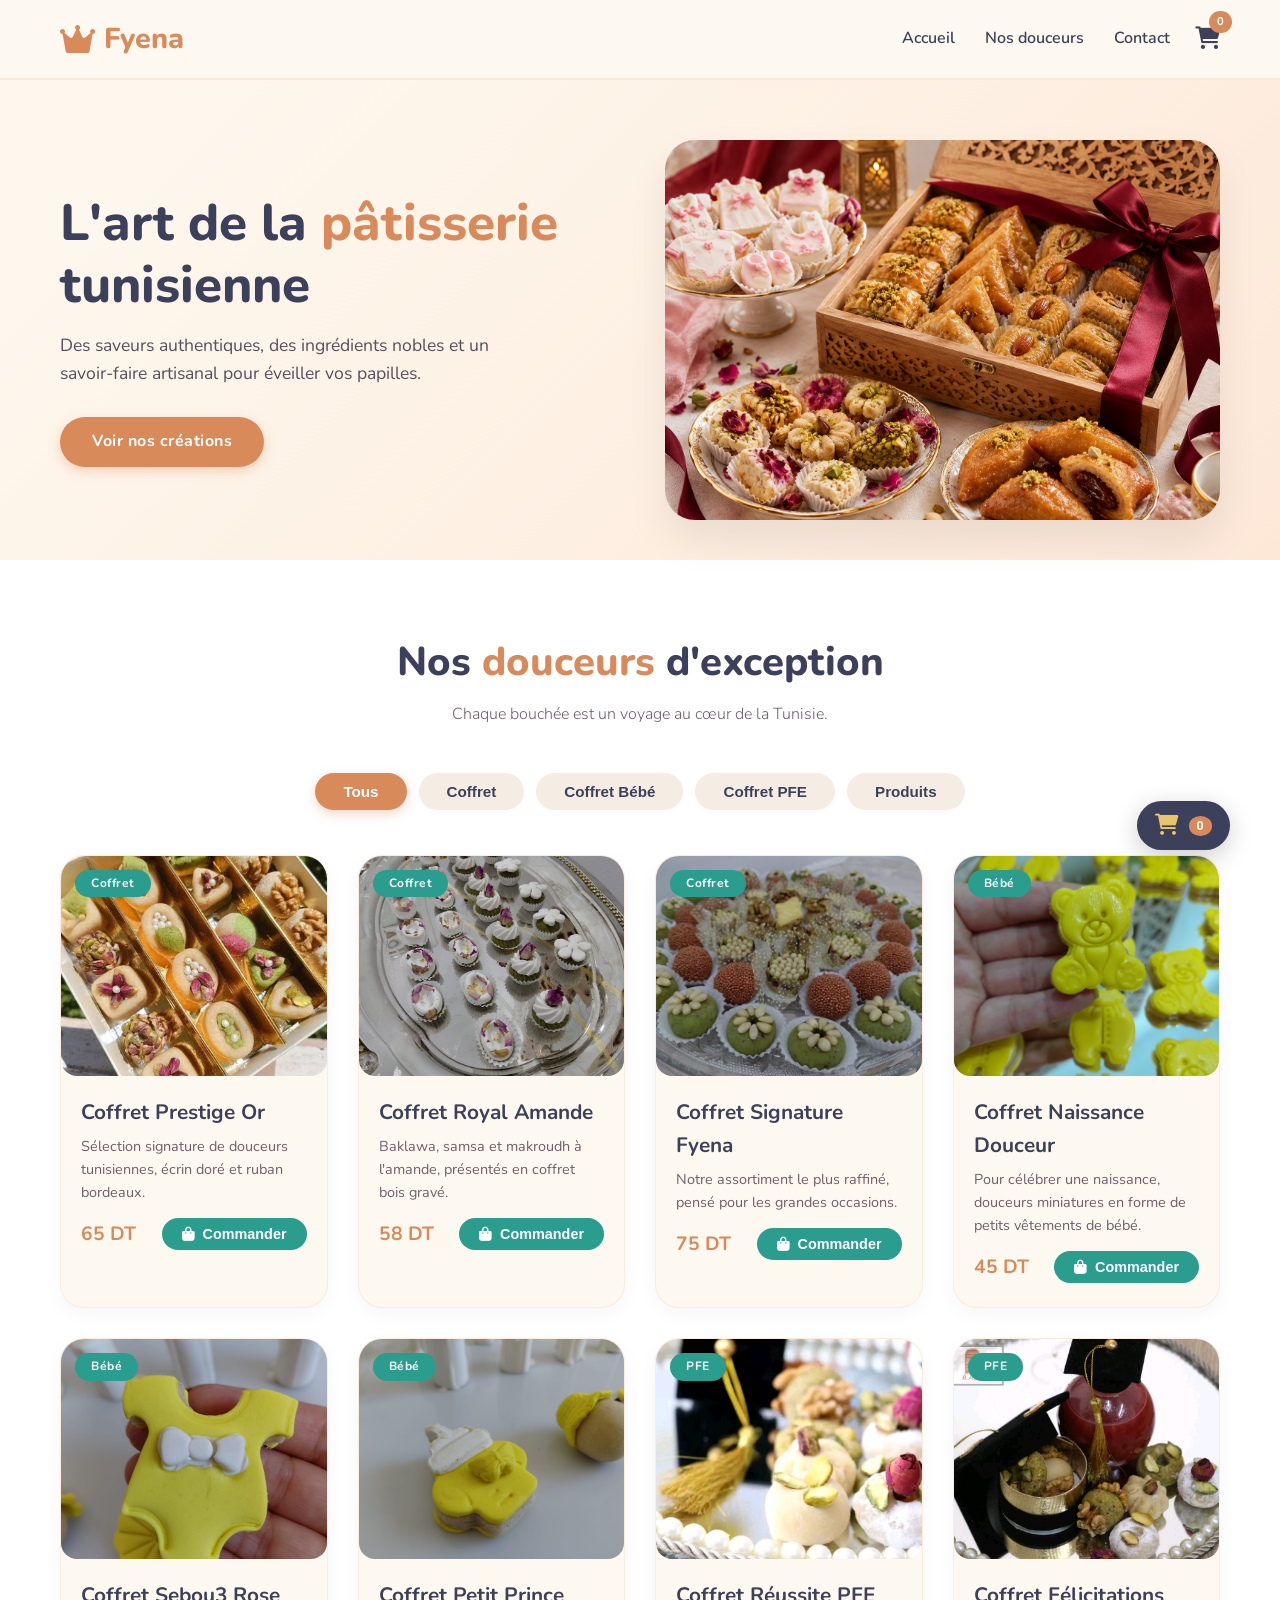
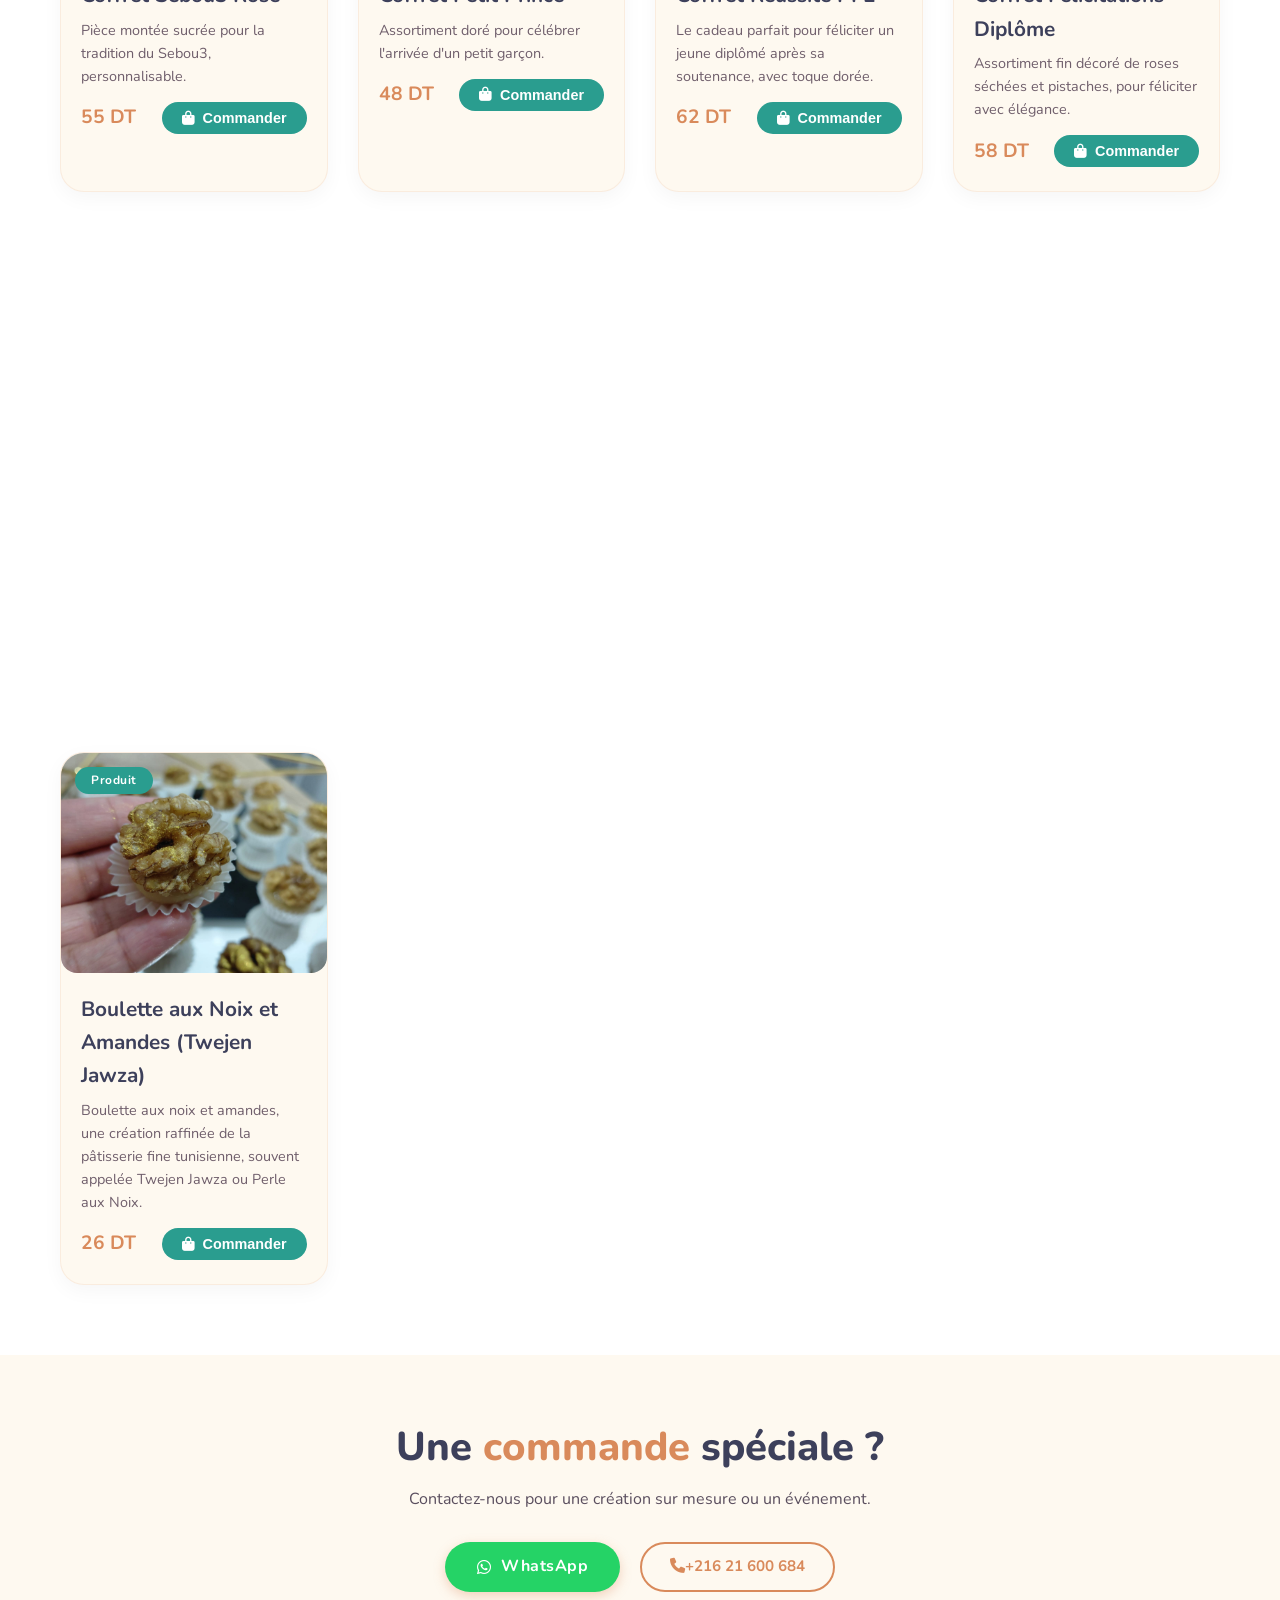
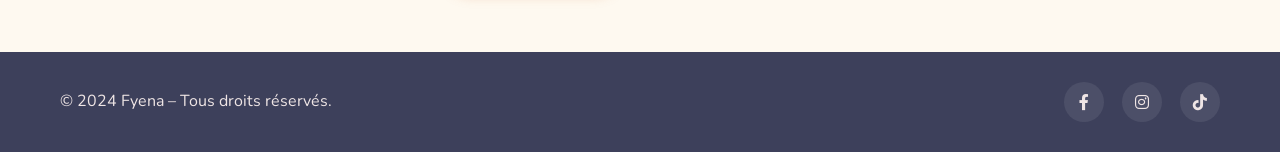
==== commit acb0761b: "fix price & names" ====
--- a/index.html
+++ b/index.html
@@ -12,733 +12,8 @@
   <!-- Font Awesome -->
   <link rel="stylesheet" href="https://cdnjs.cloudflare.com/ajax/libs/font-awesome/6.0.0-beta3/css/all.min.css" />
 
-  <style>
-    /* ===== RESET & BASE ===== */
-    * {
-      margin: 0;
-      padding: 0;
-      box-sizing: border-box;
-    }
-    html {
-      scroll-behavior: smooth;
-    }
-    body {
-      font-family: 'Nunito', sans-serif;
-      background: #FEF9F0;
-      color: #3D405B;
-      line-height: 1.6;
-    }
-    .container {
-      max-width: 1200px;
-      margin: 0 auto;
-      padding: 0 20px;
-    }
-    a {
-      text-decoration: none;
-      color: inherit;
-    }
-    img {
-      max-width: 100%;
-      height: auto;
-      display: block;
-      border-radius: 16px;
-    }
-
-    /* ===== BOUTONS ===== */
-    .btn-primary {
-      display: inline-block;
-      background: #D98A5B;
-      color: #fff;
-      padding: 12px 32px;
-      border-radius: 50px;
-      font-weight: 700;
-      font-size: 1rem;
-      border: none;
-      cursor: pointer;
-      transition: all 0.3s ease;
-      box-shadow: 0 4px 12px rgba(217, 138, 91, 0.35);
-      letter-spacing: 0.5px;
-    }
-    .btn-primary:hover {
-      background: #C2784A;
-      transform: translateY(-2px);
-      box-shadow: 0 8px 20px rgba(217, 138, 91, 0.4);
-    }
-    .btn-outline {
-      display: inline-block;
-      background: transparent;
-      color: #D98A5B;
-      border: 2px solid #D98A5B;
-      padding: 10px 28px;
-      border-radius: 50px;
-      font-weight: 700;
-      font-size: 0.95rem;
-      cursor: pointer;
-      transition: all 0.3s ease;
-      text-align: center;
-    }
-    .btn-outline:hover {
-      background: #D98A5B;
-      color: #fff;
-    }
-    .btn-whatsapp {
-      background: #25D366;
-      color: #fff;
-      border: none;
-    }
-    .btn-whatsapp:hover {
-      background: #1DA851;
-      color: #fff;
-    }
-    .btn-call {
-      background: transparent;
-      color: #D98A5B;
-      border: 2px solid #D98A5B;
-      font-weight: 700;
-    }
-    .btn-call:hover {
-      background: #D98A5B;
-      color: #fff;
-    }
-
-    /* ===== HEADER ===== */
-    header {
-      background: rgba(254, 249, 240, 0.96);
-      backdrop-filter: blur(8px);
-      padding: 16px 0;
-      position: sticky;
-      top: 0;
-      z-index: 100;
-      border-bottom: 2px solid rgba(217, 138, 91, 0.15);
-    }
-    .header-container {
-      display: flex;
-      justify-content: space-between;
-      align-items: center;
-    }
-    .logo {
-      display: flex;
-      align-items: center;
-      gap: 8px;
-      font-size: 1.8rem;
-      font-weight: 800;
-      color: #3D405B;
-    }
-    .logo i {
-      color: #D98A5B;
-      font-size: 2rem;
-    }
-    .logo span {
-      color: #D98A5B;
-    }
-    .nav-right {
-      display: flex;
-      align-items: center;
-      gap: 25px;
-    }
-    .nav-links {
-      display: flex;
-      list-style: none;
-      gap: 30px;
-      font-weight: 600;
-    }
-    .nav-links a {
-      position: relative;
-      font-size: 1rem;
-      color: #3D405B;
-      transition: color 0.3s;
-    }
-    .nav-links a::after {
-      content: '';
-      position: absolute;
-      bottom: -4px;
-      left: 0;
-      width: 0;
-      height: 2.5px;
-      background: #D98A5B;
-      transition: width 0.3s;
-    }
-    .nav-links a:hover {
-      color: #D98A5B;
-    }
-    .nav-links a:hover::after {
-      width: 100%;
-    }
-    .nav-cart-icon {
-      position: relative;
-      font-size: 1.4rem;
-      color: #3D405B;
-      cursor: pointer;
-      transition: color 0.3s;
-    }
-    .nav-cart-icon:hover {
-      color: #D98A5B;
-    }
-    .nav-cart-count {
-      position: absolute;
-      top: -10px;
-      right: -12px;
-      background: #D98A5B;
-      color: #fff;
-      font-size: 0.7rem;
-      font-weight: 700;
-      padding: 2px 8px;
-      border-radius: 50px;
-      min-width: 20px;
-      text-align: center;
-    }
-    .hamburger {
-      display: none;
-      flex-direction: column;
-      gap: 5px;
-      cursor: pointer;
-    }
-    .hamburger span {
-      width: 28px;
-      height: 3px;
-      background: #3D405B;
-      border-radius: 4px;
-      transition: 0.3s;
-    }
-
-    /* ===== HERO ===== */
-    .hero {
-      padding: 60px 0 40px;
-      background: linear-gradient(135deg, #FEF9F0 0%, #FDE8D8 100%);
-    }
-    .hero-container {
-      display: grid;
-      grid-template-columns: 1fr 1fr;
-      gap: 50px;
-      align-items: center;
-    }
-    .hero-text h1 {
-      font-size: 3.2rem;
-      font-weight: 800;
-      line-height: 1.2;
-      margin-bottom: 15px;
-    }
-    .hero-text h1 .highlight {
-      color: #D98A5B;
-    }
-    .hero-text p {
-      font-size: 1.1rem;
-      color: #5A4E5E;
-      margin-bottom: 30px;
-      max-width: 450px;
-    }
-    .hero-image img {
-      width: 100%;
-      height: 380px;
-      object-fit: cover;
-      border-radius: 30px;
-      box-shadow: 0 20px 40px rgba(0, 0, 0, 0.08);
-    }
-
-    /* ===== PRODUITS ===== */
-    .products {
-      padding: 70px 0;
-      background: #fff;
-    }
-    .section-title {
-      text-align: center;
-      font-size: 2.5rem;
-      font-weight: 800;
-      margin-bottom: 8px;
-    }
-    .section-title .highlight {
-      color: #D98A5B;
-    }
-    .section-subtitle {
-      text-align: center;
-      font-weight: 300;
-      color: #6F5E6B;
-      margin-bottom: 45px;
-    }
-
-    /* ===== FILTRES ===== */
-    .filter-bar {
-      display: flex;
-      flex-wrap: wrap;
-      justify-content: center;
-      gap: 12px;
-      margin-bottom: 45px;
-    }
-    .filter-btn {
-      background: #F5EDE4;
-      color: #3D405B;
-      border: none;
-      padding: 10px 28px;
-      border-radius: 50px;
-      font-weight: 700;
-      font-size: 0.95rem;
-      cursor: pointer;
-      transition: all 0.25s;
-      box-shadow: 0 2px 6px rgba(0, 0, 0, 0.02);
-    }
-    .filter-btn:hover {
-      background: #E8DCD0;
-      transform: translateY(-2px);
-    }
-    .filter-btn.active {
-      background: #D98A5B;
-      color: #fff;
-      box-shadow: 0 4px 12px rgba(217, 138, 91, 0.35);
-    }
-
-    .product-grid {
-      display: grid;
-      grid-template-columns: repeat(auto-fit, minmax(260px, 1fr));
-      gap: 30px;
-    }
-
-    .product-card {
-      background: #FEF9F0;
-      border-radius: 24px;
-      overflow: hidden;
-      box-shadow: 0 6px 20px rgba(0, 0, 0, 0.04);
-      transition: all 0.3s ease;
-      border: 1px solid rgba(217, 138, 91, 0.12);
-      opacity: 1;
-      transform: scale(1);
-      transition: opacity 0.4s ease, transform 0.4s ease, box-shadow 0.3s ease;
-    }
-    .product-card.hidden {
-      display: none;
-      opacity: 0;
-      transform: scale(0.9);
-      pointer-events: none;
-    }
-    .product-card:hover {
-      transform: translateY(-8px);
-      box-shadow: 0 20px 40px rgba(217, 138, 91, 0.12);
-      border-color: #D98A5B;
-    }
-    .product-image {
-      position: relative;
-      overflow: hidden;
-      height: 220px;
-    }
-    .product-image img {
-      width: 100%;
-      height: 100%;
-      object-fit: cover;
-      transition: transform 0.4s;
-    }
-    .product-card:hover .product-image img {
-      transform: scale(1.04);
-    }
-    .product-badge {
-      position: absolute;
-      top: 14px;
-      left: 14px;
-      background: #2A9D8F;
-      color: #fff;
-      padding: 4px 16px;
-      border-radius: 50px;
-      font-size: 0.75rem;
-      font-weight: 700;
-      letter-spacing: 0.5px;
-    }
-    .product-info {
-      padding: 20px 20px 24px;
-    }
-    .product-info h3 {
-      font-size: 1.3rem;
-      font-weight: 700;
-      margin-bottom: 6px;
-    }
-    .product-info p {
-      font-size: 0.9rem;
-      color: #6F5E6B;
-      margin-bottom: 14px;
-    }
-    .product-footer {
-      display: flex;
-      justify-content: space-between;
-      align-items: center;
-    }
-    .product-price {
-      font-weight: 700;
-      font-size: 1.2rem;
-      color: #D98A5B;
-    }
-    .btn-order {
-      background: #2A9D8F;
-      color: #fff;
-      border: none;
-      padding: 8px 20px;
-      border-radius: 50px;
-      font-weight: 700;
-      font-size: 0.9rem;
-      cursor: pointer;
-      transition: all 0.25s;
-      display: flex;
-      align-items: center;
-      gap: 8px;
-    }
-    .btn-order:hover {
-      background: #21867A;
-      transform: scale(1.04);
-    }
-
-    /* ===== PANIER FLOTTANT - VERSION COMPACTE ===== */
-    .cart-float {
-      position: fixed;
-      bottom: 30px;
-      right: 30px;
-      background: #3D405B;
-      color: #fff;
-      padding: 14px 18px;
-      border-radius: 50px;
-      box-shadow: 0 6px 25px rgba(0, 0, 0, 0.2);
-      display: flex;
-      align-items: center;
-      gap: 10px;
-      font-weight: 700;
-      cursor: pointer;
-      transition: all 0.3s cubic-bezier(0.22, 1, 0.36, 1);
-      z-index: 200;
-      border: none;
-      margin: 0 20px 20px 0;
-      letter-spacing: 0.3px;
-      min-width: 56px;
-      justify-content: center;
-    }
-    .cart-float:hover {
-      transform: scale(1.06) translateY(-3px);
-      background: #2A2D3E;
-      box-shadow: 0 10px 30px rgba(0, 0, 0, 0.3);
-    }
-    .cart-float i {
-      font-size: 1.3rem;
-      color: #E9C46A;
-    }
-    .cart-float .cart-count {
-      background: #D98A5B;
-      border-radius: 50%;
-      padding: 1px 8px;
-      font-size: 0.8rem;
-      font-weight: 700;
-      min-width: 20px;
-      text-align: center;
-      line-height: 1.4;
-    }
-    .cart-float.scrolled-up {
-      bottom: 120px !important;
-    }
-
-    /* ===== SIDEBAR PANIER ===== */
-    .cart-overlay {
-      position: fixed;
-      top: 0;
-      left: 0;
-      width: 100%;
-      height: 100%;
-      background: rgba(0, 0, 0, 0.5);
-      z-index: 500;
-      visibility: hidden;
-      opacity: 0;
-      transition: opacity 0.3s ease, visibility 0.3s ease;
-    }
-    .cart-overlay.active {
-      visibility: visible;
-      opacity: 1;
-    }
-    .cart-sidebar {
-      position: fixed;
-      top: 0;
-      right: -450px;
-      width: 420px;
-      max-width: 100%;
-      height: 100%;
-      background: #FEF9F0;
-      box-shadow: -10px 0 30px rgba(0, 0, 0, 0.1);
-      z-index: 600;
-      transition: right 0.4s cubic-bezier(0.22, 1, 0.36, 1);
-      display: flex;
-      flex-direction: column;
-      padding: 0;
-    }
-    .cart-overlay.active .cart-sidebar {
-      right: 0;
-    }
-    .cart-header {
-      display: flex;
-      justify-content: space-between;
-      align-items: center;
-      padding: 25px 30px;
-      border-bottom: 1px solid rgba(217, 138, 91, 0.2);
-      background: #fff;
-      border-radius: 0 0 20px 20px;
-    }
-    .cart-header h3 {
-      font-size: 1.6rem;
-      font-weight: 800;
-    }
-    .cart-header button {
-      background: none;
-      border: none;
-      font-size: 1.8rem;
-      cursor: pointer;
-      color: #3D405B;
-      transition: 0.2s;
-    }
-    .cart-header button:hover {
-      color: #D98A5B;
-      transform: rotate(90deg);
-    }
-
-    .cart-items {
-      flex: 1;
-      overflow-y: auto;
-      padding: 20px 30px;
-    }
-    .cart-items .empty-msg {
-      text-align: center;
-      color: #6F5E6B;
-      margin-top: 40px;
-      font-size: 1.1rem;
-    }
-    .cart-item {
-      display: flex;
-      align-items: center;
-      gap: 15px;
-      padding: 12px 0;
-      border-bottom: 1px solid rgba(0, 0, 0, 0.04);
-    }
-    .cart-item-img {
-      width: 60px;
-      height: 60px;
-      border-radius: 12px;
-      object-fit: cover;
-      flex-shrink: 0;
-    }
-    .cart-item-info {
-      flex: 1;
-    }
-    .cart-item-info h4 {
-      font-size: 1rem;
-      margin-bottom: 2px;
-    }
-    .cart-item-info span {
-      font-size: 0.8rem;
-      color: #6F5E6B;
-    }
-    .cart-item-actions {
-      display: flex;
-      align-items: center;
-      gap: 12px;
-    }
-    .cart-item-qty {
-      display: flex;
-      align-items: center;
-      gap: 8px;
-    }
-    .cart-item-qty button {
-      background: #F5EDE4;
-      border: none;
-      border-radius: 50%;
-      width: 28px;
-      height: 28px;
-      font-weight: 700;
-      font-size: 1rem;
-      cursor: pointer;
-      transition: 0.2s;
-    }
-    .cart-item-qty button:hover {
-      background: #D98A5B;
-      color: #fff;
-    }
-    .cart-item-qty span {
-      font-weight: 700;
-      min-width: 20px;
-      text-align: center;
-    }
-    .cart-item-price {
-      font-weight: 700;
-      color: #D98A5B;
-    }
-
-    .cart-footer {
-      padding: 25px 30px 30px;
-      border-top: 1px solid rgba(217, 138, 91, 0.2);
-      background: #fff;
-      border-radius: 20px 20px 0 0;
-    }
-    .cart-total {
-      display: flex;
-      justify-content: space-between;
-      font-size: 1.3rem;
-      font-weight: 800;
-      margin-bottom: 20px;
-    }
-    .cart-actions {
-      display: flex;
-      flex-direction: column;
-      gap: 12px;
-    }
-    .cart-actions .btn-primary,
-    .cart-actions .btn-outline,
-    .cart-actions .btn-call {
-      width: 100%;
-      text-align: center;
-      display: flex;
-      align-items: center;
-      justify-content: center;
-      gap: 10px;
-      padding: 14px;
-      font-size: 1rem;
-    }
-
-    /* ===== TOAST ===== */
-    .toast {
-      position: fixed;
-      bottom: 120px;
-      right: 30px;
-      background: #2A9D8F;
-      color: #fff;
-      padding: 14px 28px;
-      border-radius: 50px;
-      box-shadow: 0 8px 25px rgba(42, 157, 143, 0.3);
-      font-weight: 600;
-      transform: translateY(80px);
-      opacity: 0;
-      transition: all 0.4s ease;
-      z-index: 400;
-      pointer-events: none;
-    }
-    .toast.show {
-      transform: translateY(0);
-      opacity: 1;
-    }
-
-    /* ===== FOOTER ===== */
-    footer {
-      background: #3D405B;
-      color: #EFE5E5;
-      padding: 30px 0;
-      text-align: center;
-      position: relative;
-      z-index: 10;
-    }
-    .footer-container {
-      display: flex;
-      justify-content: space-between;
-      align-items: center;
-      flex-wrap: wrap;
-      gap: 20px;
-    }
-    .social-links {
-      display: flex;
-      gap: 18px;
-    }
-    .social-links a {
-      display: inline-flex;
-      align-items: center;
-      justify-content: center;
-      width: 40px;
-      height: 40px;
-      background: rgba(255, 255, 255, 0.08);
-      border-radius: 50%;
-      transition: 0.3s;
-      color: #EFE5E5;
-    }
-    .social-links a:hover {
-      background: #D98A5B;
-      color: #3D405B;
-      transform: translateY(-3px);
-    }
-
-    /* ===== RESPONSIVE ===== */
-    @media (max-width: 992px) {
-      .hero-container {
-        grid-template-columns: 1fr;
-        text-align: center;
-      }
-      .hero-text p {
-        margin-left: auto;
-        margin-right: auto;
-      }
-      .hero-image img {
-        height: 280px;
-      }
-    }
-    @media (max-width: 768px) {
-      .nav-links {
-        display: none;
-        flex-direction: column;
-        background: #FEF9F0;
-        position: absolute;
-        top: 70px;
-        left: 0;
-        width: 100%;
-        padding: 30px 20px;
-        gap: 18px;
-        box-shadow: 0 10px 30px rgba(0, 0, 0, 0.04);
-        border-bottom: 1px solid rgba(217, 138, 91, 0.15);
-      }
-      .nav-links.active {
-        display: flex;
-      }
-      .hamburger {
-        display: flex;
-      }
-      .hamburger.active span:nth-child(1) {
-        transform: rotate(45deg) translate(5px, 5px);
-      }
-      .hamburger.active span:nth-child(2) {
-        opacity: 0;
-      }
-      .hamburger.active span:nth-child(3) {
-        transform: rotate(-45deg) translate(5px, -5px);
-      }
-      .product-grid {
-        grid-template-columns: 1fr 1fr;
-      }
-      .footer-container {
-        flex-direction: column;
-        text-align: center;
-      }
-      .cart-sidebar {
-        width: 100%;
-        right: -100%;
-      }
-      .cart-float {
-        bottom: 20px;
-        right: 15px;
-        padding: 12px 14px;
-        margin: 0 10px 10px 0;
-        min-width: 48px;
-      }
-      .cart-float i {
-        font-size: 1.1rem;
-      }
-      .cart-float .cart-count {
-        font-size: 0.7rem;
-        padding: 1px 6px;
-        min-width: 18px;
-      }
-    }
-    @media (max-width: 480px) {
-      .product-grid {
-        grid-template-columns: 1fr;
-      }
-      .hero-text h1 {
-        font-size: 2.4rem;
-      }
-      .section-title {
-        font-size: 2rem;
-      }
-      .filter-bar {
-        gap: 8px;
-      }
-      .filter-btn {
-        padding: 8px 18px;
-        font-size: 0.85rem;
-      }
-    }
-  </style>
+  <!-- Feuille de style -->
+  <link rel="stylesheet" href="style.css" />
 </head>
 <body>
 
@@ -779,7 +54,7 @@
         <a href="#produits" class="btn-primary">Voir nos créations</a>
       </div>
       <div class="hero-image">
-        <img src="images/background.png" alt="Assortiment tunisien" />
+        <img src="Images/background.png" alt="Assortiment tunisien" />
       </div>
     </div>
   </section>
@@ -799,241 +74,8 @@
         <button class="filter-btn" data-filter="produits">Produits</button>
       </div>
 
-      <div class="product-grid" id="productGrid">
-        <!-- 1. Coffret Prestige Or -->
-        <div class="product-card" data-category="coffret">
-          <div class="product-image">
-            <img src="images/coffret/coffret-prestige-or.jpg" alt="Coffret Prestige Or" />
-            <span class="product-badge">Coffret</span>
-          </div>
-          <div class="product-info">
-            <h3>Coffret Prestige Or</h3>
-            <p>Sélection signature de douceurs tunisiennes, écrin doré et ruban bordeaux.</p>
-            <div class="product-footer">
-              <span class="product-price">65 DT</span>
-              <button class="btn-order" data-name="Coffret Prestige Or" data-price="65" data-image="images/coffret/coffret-prestige-or.jpg">
-                <i class="fas fa-shopping-bag"></i> Commander
-              </button>
-            </div>
-          </div>
-        </div>
-
-        <!-- 2. Coffret Royal Amande -->
-        <div class="product-card" data-category="coffret">
-          <div class="product-image">
-            <img src="images/coffret/coffret-royal-amande.jpg" alt="Coffret Royal Amande" />
-            <span class="product-badge">Coffret</span>
-          </div>
-          <div class="product-info">
-            <h3>Coffret Royal Amande</h3>
-            <p>Baklawa, samsa et makroudh à l'amande, présentés en coffret bois gravé.</p>
-            <div class="product-footer">
-              <span class="product-price">58 DT</span>
-              <button class="btn-order" data-name="Coffret Royal Amande" data-price="58" data-image="images/coffret/coffret-royal-amande.jpg">
-                <i class="fas fa-shopping-bag"></i> Commander
-              </button>
-            </div>
-          </div>
-        </div>
-
-        <!-- 3. Coffret Signature Fyena -->
-        <div class="product-card" data-category="coffret">
-          <div class="product-image">
-            <img src="images/coffret/coffret-signature-fyena.jpg" alt="Coffret Signature Fyena" />
-            <span class="product-badge">Coffret</span>
-          </div>
-          <div class="product-info">
-            <h3>Coffret Signature Fyena</h3>
-            <p>Notre assortiment le plus raffiné, pensé pour les grandes occasions.</p>
-            <div class="product-footer">
-              <span class="product-price">75 DT</span>
-              <button class="btn-order" data-name="Coffret Signature Fyena" data-price="75" data-image="images/coffret/coffret-signature-fyena.jpg">
-                <i class="fas fa-shopping-bag"></i> Commander
-              </button>
-            </div>
-          </div>
-        </div>
-
-        <!-- 4. Coffret Naissance Douceur -->
-        <div class="product-card" data-category="coffret-bebe">
-          <div class="product-image">
-            <img src="images/coffret-bebe/coffret-naissance-douceur.jpg" alt="Coffret Naissance Douceur" />
-            <span class="product-badge">Bébé</span>
-          </div>
-          <div class="product-info">
-            <h3>Coffret Naissance Douceur</h3>
-            <p>Pour célébrer une naissance, douceurs miniatures en forme de petits vêtements de bébé.</p>
-            <div class="product-footer">
-              <span class="product-price">45 DT</span>
-              <button class="btn-order" data-name="Coffret Naissance Douceur" data-price="45" data-image="images/coffret-bebe/coffret-naissance-douceur.jpg">
-                <i class="fas fa-shopping-bag"></i> Commander
-              </button>
-            </div>
-          </div>
-        </div>
-
-        <!-- 5. Coffret Sebou3 Rose -->
-        <div class="product-card" data-category="coffret-bebe">
-          <div class="product-image">
-            <img src="images/coffret-bebe/coffret-sebou3-rose.jpg" alt="Coffret Sebou3 Rose" />
-            <span class="product-badge">Bébé</span>
-          </div>
-          <div class="product-info">
-            <h3>Coffret Sebou3 Rose</h3>
-            <p>Pièce montée sucrée pour la tradition du Sebou3, personnalisable.</p>
-            <div class="product-footer">
-              <span class="product-price">55 DT</span>
-              <button class="btn-order" data-name="Coffret Sebou3 Rose" data-price="55" data-image="images/coffret-bebe/coffret-sebou3-rose.jpg">
-                <i class="fas fa-shopping-bag"></i> Commander
-              </button>
-            </div>
-          </div>
-        </div>
-
-        <!-- 6. Coffret Petit Prince -->
-        <div class="product-card" data-category="coffret-bebe">
-          <div class="product-image">
-            <img src="images/coffret-bebe/coffret-petit-prince.jpg" alt="Coffret Petit Prince" />
-            <span class="product-badge">Bébé</span>
-          </div>
-          <div class="product-info">
-            <h3>Coffret Petit Prince</h3>
-            <p>Assortiment doré pour célébrer l'arrivée d'un petit garçon.</p>
-            <div class="product-footer">
-              <span class="product-price">48 DT</span>
-              <button class="btn-order" data-name="Coffret Petit Prince" data-price="48" data-image="images/coffret-bebe/coffret-petit-prince.jpg">
-                <i class="fas fa-shopping-bag"></i> Commander
-              </button>
-            </div>
-          </div>
-        </div>
-
-        <!-- 7. Coffret Réussite PFE -->
-        <div class="product-card" data-category="coffret-pfe">
-          <div class="product-image">
-            <img src="images/coffret-pfe/coffret-reussite-pfe.jpg" alt="Coffret Réussite PFE" />
-            <span class="product-badge">PFE</span>
-          </div>
-          <div class="product-info">
-            <h3>Coffret Réussite PFE</h3>
-            <p>Le cadeau parfait pour féliciter un jeune diplômé après sa soutenance, avec toque dorée.</p>
-            <div class="product-footer">
-              <span class="product-price">62 DT</span>
-              <button class="btn-order" data-name="Coffret Réussite PFE" data-price="62" data-image="images/coffret-pfe/coffret-reussite-pfe.jpg">
-                <i class="fas fa-shopping-bag"></i> Commander
-              </button>
-            </div>
-          </div>
-        </div>
-
-        <!-- 8. Coffret Félicitations Diplôme -->
-        <div class="product-card" data-category="coffret-pfe">
-          <div class="product-image">
-            <img src="images/coffret-pfe/coffret-felicitations-diplome.jpg" alt="Coffret Félicitations Diplôme" />
-            <span class="product-badge">PFE</span>
-          </div>
-          <div class="product-info">
-            <h3>Coffret Félicitations Diplôme</h3>
-            <p>Assortiment fin décoré de roses séchées et pistaches, pour féliciter avec élégance.</p>
-            <div class="product-footer">
-              <span class="product-price">58 DT</span>
-              <button class="btn-order" data-name="Coffret Félicitations Diplôme" data-price="58" data-image="images/coffret-pfe/coffret-felicitations-diplome.jpg">
-                <i class="fas fa-shopping-bag"></i> Commander
-              </button>
-            </div>
-          </div>
-        </div>
-
-        <!-- 9. Coffret Success Story -->
-        <div class="product-card" data-category="coffret-pfe">
-          <div class="product-image">
-            <img src="images/coffret-pfe/coffret-success-story.jpg" alt="Coffret Success Story" />
-            <span class="product-badge">PFE</span>
-          </div>
-          <div class="product-info">
-            <h3>Coffret Success Story</h3>
-            <p>Format généreux à partager avec le jury et les proches le jour J.</p>
-            <div class="product-footer">
-              <span class="product-price">70 DT</span>
-              <button class="btn-order" data-name="Coffret Success Story" data-price="70" data-image="images/coffret-pfe/coffret-success-story.jpg">
-                <i class="fas fa-shopping-bag"></i> Commander
-              </button>
-            </div>
-          </div>
-        </div>
-
-        <!-- 10. Baklawa Pistache -->
-        <div class="product-card" data-category="produits">
-          <div class="product-image">
-            <img src="images/produits/baklawa-pistache.jpg" alt="Baklawa Pistache" />
-            <span class="product-badge">Produit</span>
-          </div>
-          <div class="product-info">
-            <h3>Baklawa Pistache</h3>
-            <p>Feuilles de brick croustillantes, pistache et noix, sirop au miel.</p>
-            <div class="product-footer">
-              <span class="product-price">35 DT</span>
-              <button class="btn-order" data-name="Baklawa Pistache" data-price="35" data-image="images/produits/baklawa-pistache.jpg">
-                <i class="fas fa-shopping-bag"></i> Commander
-              </button>
-            </div>
-          </div>
-        </div>
-
-        <!-- 11. Makroudh au Miel -->
-        <div class="product-card" data-category="produits">
-          <div class="product-image">
-            <img src="images/produits/makroudh-miel.jpg" alt="Makroudh au Miel" />
-            <span class="product-badge">Produit</span>
-          </div>
-          <div class="product-info">
-            <h3>Makroudh au Miel</h3>
-            <p>Semoule fondante fourrée aux dattes, frite puis nappée de miel.</p>
-            <div class="product-footer">
-              <span class="product-price">28 DT</span>
-              <button class="btn-order" data-name="Makroudh au Miel" data-price="28" data-image="images/produits/makroudh-miel.jpg">
-                <i class="fas fa-shopping-bag"></i> Commander
-              </button>
-            </div>
-          </div>
-        </div>
-
-        <!-- 12. Samsa à l'Amande -->
-        <div class="product-card" data-category="produits">
-          <div class="product-image">
-            <img src="images/produits/samsa-amande.jpg" alt="Samsa à l'Amande" />
-            <span class="product-badge">Produit</span>
-          </div>
-          <div class="product-info">
-            <h3>Samsa à l'Amande</h3>
-            <p>Triangle croustillant à l'amande et fleur d'oranger, parfum d'antan.</p>
-            <div class="product-footer">
-              <span class="product-price">32 DT</span>
-              <button class="btn-order" data-name="Samsa à l'Amande" data-price="32" data-image="images/produits/samsa-amande.jpg">
-                <i class="fas fa-shopping-bag"></i> Commander
-              </button>
-            </div>
-          </div>
-        </div>
-
-        <!-- 13. Kaâk Warka -->
-        <div class="product-card" data-category="produits">
-          <div class="product-image">
-            <img src="images/produits/kaak-warka.jpg" alt="Kaâk Warka" />
-            <span class="product-badge">Produit</span>
-          </div>
-          <div class="product-info">
-            <h3>Kaâk Warka</h3>
-            <p>Anneau de pâte fine et amande, un classique des grandes tables.</p>
-            <div class="product-footer">
-              <span class="product-price">30 DT</span>
-              <button class="btn-order" data-name="Kaâk Warka" data-price="30" data-image="images/produits/kaak-warka.jpg">
-                <i class="fas fa-shopping-bag"></i> Commander
-              </button>
-            </div>
-          </div>
-        </div>
-      </div>
+      <!-- Les cartes produits sont générées dynamiquement depuis products.json (script.js) -->
+      <div class="product-grid" id="productGrid"></div>
     </div>
   </section>
 
@@ -1100,222 +142,8 @@
   <!-- ===== TOAST ===== -->
   <div class="toast" id="toast">Ajouté au panier !</div>
 
-  <script>
-    // ===== MENU BURGER =====
-    const hamburger = document.querySelector('.hamburger');
-    const navLinks = document.querySelector('.nav-links');
-
-    hamburger.addEventListener('click', () => {
-      hamburger.classList.toggle('active');
-      navLinks.classList.toggle('active');
-    });
-
-    document.querySelectorAll('.nav-links a').forEach(link => {
-      link.addEventListener('click', () => {
-        hamburger.classList.remove('active');
-        navLinks.classList.remove('active');
-      });
-    });
-
-    // ===== FILTRES =====
-    const filterButtons = document.querySelectorAll('.filter-btn');
-    const productCards = document.querySelectorAll('.product-card');
-
-    filterButtons.forEach(btn => {
-      btn.addEventListener('click', function() {
-        filterButtons.forEach(b => b.classList.remove('active'));
-        this.classList.add('active');
-        const filterValue = this.dataset.filter;
-        productCards.forEach(card => {
-          const category = card.dataset.category;
-          if (filterValue === 'all' || category === filterValue) {
-            card.classList.remove('hidden');
-          } else {
-            card.classList.add('hidden');
-          }
-        });
-      });
-    });
-
-    // ===== GESTION DU PANIER =====
-    let cartItems = [];
-    const toast = document.getElementById('toast');
-
-    const navCartCount = document.getElementById('navCartCount');
-    const floatCartCount = document.getElementById('floatCartCount');
-    const cartOverlay = document.getElementById('cartOverlay');
-    const cartItemsContainer = document.getElementById('cartItemsContainer');
-    const cartTotalPrice = document.getElementById('cartTotalPrice');
-    const closeCartBtn = document.getElementById('closeCartBtn');
-    const cartFloat = document.getElementById('cartFloat');
-    const navCartIcon = document.getElementById('navCartIcon');
-    const whatsappBtn = document.getElementById('whatsappOrderBtn');
-
-    function openCart() {
-      cartOverlay.classList.add('active');
-      document.body.style.overflow = 'hidden';
-      renderCart();
-    }
-
-    function closeCart() {
-      cartOverlay.classList.remove('active');
-      document.body.style.overflow = '';
-    }
-
-    cartFloat.addEventListener('click', openCart);
-    navCartIcon.addEventListener('click', openCart);
-    closeCartBtn.addEventListener('click', closeCart);
-    cartOverlay.addEventListener('click', function(e) {
-      if (e.target === this) closeCart();
-    });
-
-    function addToCart(name, price, image) {
-      const existing = cartItems.find(item => item.name === name);
-      if (existing) {
-        existing.quantity += 1;
-      } else {
-        cartItems.push({ name, price: parseFloat(price), quantity: 1, image });
-      }
-      updateCartUI();
-      toast.textContent = `✅ ${name} ajouté au panier !`;
-      toast.classList.add('show');
-      setTimeout(() => toast.classList.remove('show'), 2500);
-    }
-
-    function updateQuantity(name, delta) {
-      const item = cartItems.find(i => i.name === name);
-      if (!item) return;
-      item.quantity += delta;
-      if (item.quantity <= 0) {
-        cartItems = cartItems.filter(i => i.name !== name);
-      }
-      updateCartUI();
-      renderCart();
-    }
-
-    function updateCartUI() {
-      const totalItems = cartItems.reduce((sum, i) => sum + i.quantity, 0);
-      navCartCount.textContent = totalItems;
-      floatCartCount.textContent = totalItems;
-    }
-
-    function renderCart() {
-      if (cartItems.length === 0) {
-        cartItemsContainer.innerHTML = `<p class="empty-msg">Votre panier est vide.<br>🍰 Ajoutez vos douceurs préférées !</p>`;
-        cartTotalPrice.textContent = '0 DT';
-        updateWhatsAppLink(0);
-        return;
-      }
-
-      let html = '';
-      let total = 0;
-
-      cartItems.forEach(item => {
-        const subtotal = item.price * item.quantity;
-        total += subtotal;
-        html += `
-          <div class="cart-item">
-            <img class="cart-item-img" src="${item.image}" alt="${item.name}" />
-            <div class="cart-item-info">
-              <h4>${item.name}</h4>
-              <span>${item.price} DT / pièce</span>
-            </div>
-            <div class="cart-item-actions">
-              <div class="cart-item-qty">
-                <button onclick="updateQuantity('${item.name}', -1)">-</button>
-                <span>${item.quantity}</span>
-                <button onclick="updateQuantity('${item.name}', 1)">+</button>
-              </div>
-              <span class="cart-item-price">${subtotal.toFixed(2)} DT</span>
-            </div>
-          </div>
-        `;
-      });
-
-      cartItemsContainer.innerHTML = html;
-      cartTotalPrice.textContent = total.toFixed(2) + ' DT';
-      updateWhatsAppLink(total);
-    }
-
-    // ===== LIEN WHATSAPP TOUJOURS ACTIF =====
-    function updateWhatsAppLink(total) {
-      let message;
-      if (cartItems.length === 0 || total === 0) {
-        message = 'Bonjour, je souhaite passer une commande chez Fyena. Pouvez-vous me renseigner ?';
-      } else {
-        const itemList = cartItems.map(i => `${i.name} (x${i.quantity})`).join(', ');
-        message = `Bonjour, je souhaite commander : ${itemList}. Total : ${total.toFixed(2)} DT.`;
-      }
-      const url = `https://wa.me/21671234567?text=${encodeURIComponent(message)}`;
-      whatsappBtn.href = url;
-      whatsappBtn.style.opacity = '1';
-      whatsappBtn.style.pointerEvents = 'auto';
-    }
-
-    document.querySelectorAll('.btn-order').forEach(btn => {
-      btn.addEventListener('click', function(e) {
-        e.stopPropagation();
-        const name = this.dataset.name;
-        const price = this.dataset.price;
-        const image = this.dataset.image;
-        addToCart(name, price, image);
-      });
-    });
-
-    updateCartUI();
-    renderCart();
-
-    // ===== POSITION ADAPTATIVE DU BOUTON FLOTTANT (FOOTER) =====
-    const footer = document.getElementById('footer');
-    const cartFloatBtn = document.getElementById('cartFloat');
-
-    const footerObserver = new IntersectionObserver((entries) => {
-      entries.forEach(entry => {
-        if (entry.isIntersecting) {
-          cartFloatBtn.classList.add('scrolled-up');
-        } else {
-          cartFloatBtn.classList.remove('scrolled-up');
-        }
-      });
-    }, {
-      threshold: 0,
-      rootMargin: '0px 0px -50px 0px'
-    });
-
-    footerObserver.observe(footer);
-
-    // ===== ANIMATION AU SCROLL =====
-    const observer = new IntersectionObserver((entries) => {
-      entries.forEach(entry => {
-        if (entry.isIntersecting) {
-          entry.target.style.opacity = '1';
-          entry.target.style.transform = 'translateY(0)';
-        }
-      });
-    }, { threshold: 0.15 });
-
-    document.querySelectorAll('.product-card:not(.hidden)').forEach(el => {
-      el.style.opacity = '0';
-      el.style.transform = 'translateY(30px)';
-      el.style.transition = 'opacity 0.6s ease, transform 0.6s ease';
-      observer.observe(el);
-    });
-
-    const productGrid = document.getElementById('productGrid');
-    const filterObserver = new MutationObserver(() => {
-      document.querySelectorAll('.product-card:not(.hidden)').forEach(el => {
-        if (!el.style.opacity || el.style.opacity === '0') {
-          el.style.opacity = '0';
-          el.style.transform = 'translateY(30px)';
-          el.style.transition = 'opacity 0.6s ease, transform 0.6s ease';
-          observer.observe(el);
-        }
-      });
-    });
-    filterObserver.observe(productGrid, { childList: true, subtree: true, attributes: false });
-
-    console.log('🍰 Bienvenue chez Fyena !');
-  </script>
+  <!-- Script principal -->
+  <script src="script.js"></script>
 
 </body>
-</html>+</html>
--- a/style.css
+++ b/style.css
@@ -0,0 +1,725 @@
+    /* ===== RESET & BASE ===== */
+    * {
+      margin: 0;
+      padding: 0;
+      box-sizing: border-box;
+    }
+    html {
+      scroll-behavior: smooth;
+    }
+    body {
+      font-family: 'Nunito', sans-serif;
+      background: #FEF9F0;
+      color: #3D405B;
+      line-height: 1.6;
+    }
+    .container {
+      max-width: 1200px;
+      margin: 0 auto;
+      padding: 0 20px;
+    }
+    a {
+      text-decoration: none;
+      color: inherit;
+    }
+    img {
+      max-width: 100%;
+      height: auto;
+      display: block;
+      border-radius: 16px;
+    }
+
+    /* ===== BOUTONS ===== */
+    .btn-primary {
+      display: inline-block;
+      background: #D98A5B;
+      color: #fff;
+      padding: 12px 32px;
+      border-radius: 50px;
+      font-weight: 700;
+      font-size: 1rem;
+      border: none;
+      cursor: pointer;
+      transition: all 0.3s ease;
+      box-shadow: 0 4px 12px rgba(217, 138, 91, 0.35);
+      letter-spacing: 0.5px;
+    }
+    .btn-primary:hover {
+      background: #C2784A;
+      transform: translateY(-2px);
+      box-shadow: 0 8px 20px rgba(217, 138, 91, 0.4);
+    }
+    .btn-outline {
+      display: inline-block;
+      background: transparent;
+      color: #D98A5B;
+      border: 2px solid #D98A5B;
+      padding: 10px 28px;
+      border-radius: 50px;
+      font-weight: 700;
+      font-size: 0.95rem;
+      cursor: pointer;
+      transition: all 0.3s ease;
+      text-align: center;
+    }
+    .btn-outline:hover {
+      background: #D98A5B;
+      color: #fff;
+    }
+    .btn-whatsapp {
+      background: #25D366;
+      color: #fff;
+      border: none;
+    }
+    .btn-whatsapp:hover {
+      background: #1DA851;
+      color: #fff;
+    }
+    .btn-call {
+      background: transparent;
+      color: #D98A5B;
+      border: 2px solid #D98A5B;
+      font-weight: 700;
+    }
+    .btn-call:hover {
+      background: #D98A5B;
+      color: #fff;
+    }
+
+    /* ===== HEADER ===== */
+    header {
+      background: rgba(254, 249, 240, 0.96);
+      backdrop-filter: blur(8px);
+      padding: 16px 0;
+      position: sticky;
+      top: 0;
+      z-index: 100;
+      border-bottom: 2px solid rgba(217, 138, 91, 0.15);
+    }
+    .header-container {
+      display: flex;
+      justify-content: space-between;
+      align-items: center;
+    }
+    .logo {
+      display: flex;
+      align-items: center;
+      gap: 8px;
+      font-size: 1.8rem;
+      font-weight: 800;
+      color: #3D405B;
+    }
+    .logo i {
+      color: #D98A5B;
+      font-size: 2rem;
+    }
+    .logo span {
+      color: #D98A5B;
+    }
+    .nav-right {
+      display: flex;
+      align-items: center;
+      gap: 25px;
+    }
+    .nav-links {
+      display: flex;
+      list-style: none;
+      gap: 30px;
+      font-weight: 600;
+    }
+    .nav-links a {
+      position: relative;
+      font-size: 1rem;
+      color: #3D405B;
+      transition: color 0.3s;
+    }
+    .nav-links a::after {
+      content: '';
+      position: absolute;
+      bottom: -4px;
+      left: 0;
+      width: 0;
+      height: 2.5px;
+      background: #D98A5B;
+      transition: width 0.3s;
+    }
+    .nav-links a:hover {
+      color: #D98A5B;
+    }
+    .nav-links a:hover::after {
+      width: 100%;
+    }
+    .nav-cart-icon {
+      position: relative;
+      font-size: 1.4rem;
+      color: #3D405B;
+      cursor: pointer;
+      transition: color 0.3s;
+    }
+    .nav-cart-icon:hover {
+      color: #D98A5B;
+    }
+    .nav-cart-count {
+      position: absolute;
+      top: -10px;
+      right: -12px;
+      background: #D98A5B;
+      color: #fff;
+      font-size: 0.7rem;
+      font-weight: 700;
+      padding: 2px 8px;
+      border-radius: 50px;
+      min-width: 20px;
+      text-align: center;
+    }
+    .hamburger {
+      display: none;
+      flex-direction: column;
+      gap: 5px;
+      cursor: pointer;
+    }
+    .hamburger span {
+      width: 28px;
+      height: 3px;
+      background: #3D405B;
+      border-radius: 4px;
+      transition: 0.3s;
+    }
+
+    /* ===== HERO ===== */
+    .hero {
+      padding: 60px 0 40px;
+      background: linear-gradient(135deg, #FEF9F0 0%, #FDE8D8 100%);
+    }
+    .hero-container {
+      display: grid;
+      grid-template-columns: 1fr 1fr;
+      gap: 50px;
+      align-items: center;
+    }
+    .hero-text h1 {
+      font-size: 3.2rem;
+      font-weight: 800;
+      line-height: 1.2;
+      margin-bottom: 15px;
+    }
+    .hero-text h1 .highlight {
+      color: #D98A5B;
+    }
+    .hero-text p {
+      font-size: 1.1rem;
+      color: #5A4E5E;
+      margin-bottom: 30px;
+      max-width: 450px;
+    }
+    .hero-image img {
+      width: 100%;
+      height: 380px;
+      object-fit: cover;
+      border-radius: 30px;
+      box-shadow: 0 20px 40px rgba(0, 0, 0, 0.08);
+    }
+
+    /* ===== PRODUITS ===== */
+    .products {
+      padding: 70px 0;
+      background: #fff;
+    }
+    .section-title {
+      text-align: center;
+      font-size: 2.5rem;
+      font-weight: 800;
+      margin-bottom: 8px;
+    }
+    .section-title .highlight {
+      color: #D98A5B;
+    }
+    .section-subtitle {
+      text-align: center;
+      font-weight: 300;
+      color: #6F5E6B;
+      margin-bottom: 45px;
+    }
+
+    /* ===== FILTRES ===== */
+    .filter-bar {
+      display: flex;
+      flex-wrap: wrap;
+      justify-content: center;
+      gap: 12px;
+      margin-bottom: 45px;
+    }
+    .filter-btn {
+      background: #F5EDE4;
+      color: #3D405B;
+      border: none;
+      padding: 10px 28px;
+      border-radius: 50px;
+      font-weight: 700;
+      font-size: 0.95rem;
+      cursor: pointer;
+      transition: all 0.25s;
+      box-shadow: 0 2px 6px rgba(0, 0, 0, 0.02);
+    }
+    .filter-btn:hover {
+      background: #E8DCD0;
+      transform: translateY(-2px);
+    }
+    .filter-btn.active {
+      background: #D98A5B;
+      color: #fff;
+      box-shadow: 0 4px 12px rgba(217, 138, 91, 0.35);
+    }
+
+    .product-grid {
+      display: grid;
+      grid-template-columns: repeat(auto-fit, minmax(260px, 1fr));
+      gap: 30px;
+    }
+
+    .product-card {
+      background: #FEF9F0;
+      border-radius: 24px;
+      overflow: hidden;
+      box-shadow: 0 6px 20px rgba(0, 0, 0, 0.04);
+      transition: all 0.3s ease;
+      border: 1px solid rgba(217, 138, 91, 0.12);
+      opacity: 1;
+      transform: scale(1);
+      transition: opacity 0.4s ease, transform 0.4s ease, box-shadow 0.3s ease;
+    }
+    .product-card.hidden {
+      display: none;
+      opacity: 0;
+      transform: scale(0.9);
+      pointer-events: none;
+    }
+    .product-card:hover {
+      transform: translateY(-8px);
+      box-shadow: 0 20px 40px rgba(217, 138, 91, 0.12);
+      border-color: #D98A5B;
+    }
+    .product-image {
+      position: relative;
+      overflow: hidden;
+      height: 220px;
+    }
+    .product-image img {
+      width: 100%;
+      height: 100%;
+      object-fit: cover;
+      transition: transform 0.4s;
+    }
+    .product-card:hover .product-image img {
+      transform: scale(1.04);
+    }
+    .product-badge {
+      position: absolute;
+      top: 14px;
+      left: 14px;
+      background: #2A9D8F;
+      color: #fff;
+      padding: 4px 16px;
+      border-radius: 50px;
+      font-size: 0.75rem;
+      font-weight: 700;
+      letter-spacing: 0.5px;
+    }
+    .product-info {
+      padding: 20px 20px 24px;
+    }
+    .product-info h3 {
+      font-size: 1.3rem;
+      font-weight: 700;
+      margin-bottom: 6px;
+    }
+    .product-info p {
+      font-size: 0.9rem;
+      color: #6F5E6B;
+      margin-bottom: 14px;
+    }
+    .product-footer {
+      display: flex;
+      justify-content: space-between;
+      align-items: center;
+    }
+    .product-price {
+      font-weight: 700;
+      font-size: 1.2rem;
+      color: #D98A5B;
+    }
+    .btn-order {
+      background: #2A9D8F;
+      color: #fff;
+      border: none;
+      padding: 8px 20px;
+      border-radius: 50px;
+      font-weight: 700;
+      font-size: 0.9rem;
+      cursor: pointer;
+      transition: all 0.25s;
+      display: flex;
+      align-items: center;
+      gap: 8px;
+    }
+    .btn-order:hover {
+      background: #21867A;
+      transform: scale(1.04);
+    }
+
+    /* ===== PANIER FLOTTANT - VERSION COMPACTE ===== */
+    .cart-float {
+      position: fixed;
+      bottom: 30px;
+      right: 30px;
+      background: #3D405B;
+      color: #fff;
+      padding: 14px 18px;
+      border-radius: 50px;
+      box-shadow: 0 6px 25px rgba(0, 0, 0, 0.2);
+      display: flex;
+      align-items: center;
+      gap: 10px;
+      font-weight: 700;
+      cursor: pointer;
+      transition: all 0.3s cubic-bezier(0.22, 1, 0.36, 1);
+      z-index: 200;
+      border: none;
+      margin: 0 20px 20px 0;
+      letter-spacing: 0.3px;
+      min-width: 56px;
+      justify-content: center;
+    }
+    .cart-float:hover {
+      transform: scale(1.06) translateY(-3px);
+      background: #2A2D3E;
+      box-shadow: 0 10px 30px rgba(0, 0, 0, 0.3);
+    }
+    .cart-float i {
+      font-size: 1.3rem;
+      color: #E9C46A;
+    }
+    .cart-float .cart-count {
+      background: #D98A5B;
+      border-radius: 50%;
+      padding: 1px 8px;
+      font-size: 0.8rem;
+      font-weight: 700;
+      min-width: 20px;
+      text-align: center;
+      line-height: 1.4;
+    }
+    .cart-float.scrolled-up {
+      bottom: 120px !important;
+    }
+
+    /* ===== SIDEBAR PANIER ===== */
+    .cart-overlay {
+      position: fixed;
+      top: 0;
+      left: 0;
+      width: 100%;
+      height: 100%;
+      background: rgba(0, 0, 0, 0.5);
+      z-index: 500;
+      visibility: hidden;
+      opacity: 0;
+      transition: opacity 0.3s ease, visibility 0.3s ease;
+    }
+    .cart-overlay.active {
+      visibility: visible;
+      opacity: 1;
+    }
+    .cart-sidebar {
+      position: fixed;
+      top: 0;
+      right: -450px;
+      width: 420px;
+      max-width: 100%;
+      height: 100%;
+      background: #FEF9F0;
+      box-shadow: -10px 0 30px rgba(0, 0, 0, 0.1);
+      z-index: 600;
+      transition: right 0.4s cubic-bezier(0.22, 1, 0.36, 1);
+      display: flex;
+      flex-direction: column;
+      padding: 0;
+    }
+    .cart-overlay.active .cart-sidebar {
+      right: 0;
+    }
+    .cart-header {
+      display: flex;
+      justify-content: space-between;
+      align-items: center;
+      padding: 25px 30px;
+      border-bottom: 1px solid rgba(217, 138, 91, 0.2);
+      background: #fff;
+      border-radius: 0 0 20px 20px;
+    }
+    .cart-header h3 {
+      font-size: 1.6rem;
+      font-weight: 800;
+    }
+    .cart-header button {
+      background: none;
+      border: none;
+      font-size: 1.8rem;
+      cursor: pointer;
+      color: #3D405B;
+      transition: 0.2s;
+    }
+    .cart-header button:hover {
+      color: #D98A5B;
+      transform: rotate(90deg);
+    }
+
+    .cart-items {
+      flex: 1;
+      overflow-y: auto;
+      padding: 20px 30px;
+    }
+    .cart-items .empty-msg {
+      text-align: center;
+      color: #6F5E6B;
+      margin-top: 40px;
+      font-size: 1.1rem;
+    }
+    .cart-item {
+      display: flex;
+      align-items: center;
+      gap: 15px;
+      padding: 12px 0;
+      border-bottom: 1px solid rgba(0, 0, 0, 0.04);
+    }
+    .cart-item-img {
+      width: 60px;
+      height: 60px;
+      border-radius: 12px;
+      object-fit: cover;
+      flex-shrink: 0;
+    }
+    .cart-item-info {
+      flex: 1;
+    }
+    .cart-item-info h4 {
+      font-size: 1rem;
+      margin-bottom: 2px;
+    }
+    .cart-item-info span {
+      font-size: 0.8rem;
+      color: #6F5E6B;
+    }
+    .cart-item-actions {
+      display: flex;
+      align-items: center;
+      gap: 12px;
+    }
+    .cart-item-qty {
+      display: flex;
+      align-items: center;
+      gap: 8px;
+    }
+    .cart-item-qty button {
+      background: #F5EDE4;
+      border: none;
+      border-radius: 50%;
+      width: 28px;
+      height: 28px;
+      font-weight: 700;
+      font-size: 1rem;
+      cursor: pointer;
+      transition: 0.2s;
+    }
+    .cart-item-qty button:hover {
+      background: #D98A5B;
+      color: #fff;
+    }
+    .cart-item-qty span {
+      font-weight: 700;
+      min-width: 20px;
+      text-align: center;
+    }
+    .cart-item-price {
+      font-weight: 700;
+      color: #D98A5B;
+    }
+
+    .cart-footer {
+      padding: 25px 30px 30px;
+      border-top: 1px solid rgba(217, 138, 91, 0.2);
+      background: #fff;
+      border-radius: 20px 20px 0 0;
+    }
+    .cart-total {
+      display: flex;
+      justify-content: space-between;
+      font-size: 1.3rem;
+      font-weight: 800;
+      margin-bottom: 20px;
+    }
+    .cart-actions {
+      display: flex;
+      flex-direction: column;
+      gap: 12px;
+    }
+    .cart-actions .btn-primary,
+    .cart-actions .btn-outline,
+    .cart-actions .btn-call {
+      width: 100%;
+      text-align: center;
+      display: flex;
+      align-items: center;
+      justify-content: center;
+      gap: 10px;
+      padding: 14px;
+      font-size: 1rem;
+    }
+
+    /* ===== TOAST ===== */
+    .toast {
+      position: fixed;
+      bottom: 120px;
+      right: 30px;
+      background: #2A9D8F;
+      color: #fff;
+      padding: 14px 28px;
+      border-radius: 50px;
+      box-shadow: 0 8px 25px rgba(42, 157, 143, 0.3);
+      font-weight: 600;
+      transform: translateY(80px);
+      opacity: 0;
+      transition: all 0.4s ease;
+      z-index: 400;
+      pointer-events: none;
+    }
+    .toast.show {
+      transform: translateY(0);
+      opacity: 1;
+    }
+
+    /* ===== FOOTER ===== */
+    footer {
+      background: #3D405B;
+      color: #EFE5E5;
+      padding: 30px 0;
+      text-align: center;
+      position: relative;
+      z-index: 10;
+    }
+    .footer-container {
+      display: flex;
+      justify-content: space-between;
+      align-items: center;
+      flex-wrap: wrap;
+      gap: 20px;
+    }
+    .social-links {
+      display: flex;
+      gap: 18px;
+    }
+    .social-links a {
+      display: inline-flex;
+      align-items: center;
+      justify-content: center;
+      width: 40px;
+      height: 40px;
+      background: rgba(255, 255, 255, 0.08);
+      border-radius: 50%;
+      transition: 0.3s;
+      color: #EFE5E5;
+    }
+    .social-links a:hover {
+      background: #D98A5B;
+      color: #3D405B;
+      transform: translateY(-3px);
+    }
+
+    /* ===== RESPONSIVE ===== */
+    @media (max-width: 992px) {
+      .hero-container {
+        grid-template-columns: 1fr;
+        text-align: center;
+      }
+      .hero-text p {
+        margin-left: auto;
+        margin-right: auto;
+      }
+      .hero-image img {
+        height: 280px;
+      }
+    }
+    @media (max-width: 768px) {
+      .nav-links {
+        display: none;
+        flex-direction: column;
+        background: #FEF9F0;
+        position: absolute;
+        top: 70px;
+        left: 0;
+        width: 100%;
+        padding: 30px 20px;
+        gap: 18px;
+        box-shadow: 0 10px 30px rgba(0, 0, 0, 0.04);
+        border-bottom: 1px solid rgba(217, 138, 91, 0.15);
+      }
+      .nav-links.active {
+        display: flex;
+      }
+      .hamburger {
+        display: flex;
+      }
+      .hamburger.active span:nth-child(1) {
+        transform: rotate(45deg) translate(5px, 5px);
+      }
+      .hamburger.active span:nth-child(2) {
+        opacity: 0;
+      }
+      .hamburger.active span:nth-child(3) {
+        transform: rotate(-45deg) translate(5px, -5px);
+      }
+      .product-grid {
+        grid-template-columns: 1fr 1fr;
+      }
+      .footer-container {
+        flex-direction: column;
+        text-align: center;
+      }
+      .cart-sidebar {
+        width: 100%;
+        right: -100%;
+      }
+      .cart-float {
+        bottom: 20px;
+        right: 15px;
+        padding: 12px 14px;
+        margin: 0 10px 10px 0;
+        min-width: 48px;
+      }
+      .cart-float i {
+        font-size: 1.1rem;
+      }
+      .cart-float .cart-count {
+        font-size: 0.7rem;
+        padding: 1px 6px;
+        min-width: 18px;
+      }
+    }
+    @media (max-width: 480px) {
+      .product-grid {
+        grid-template-columns: 1fr;
+      }
+      .hero-text h1 {
+        font-size: 2.4rem;
+      }
+      .section-title {
+        font-size: 2rem;
+      }
+      .filter-bar {
+        gap: 8px;
+      }
+      .filter-btn {
+        padding: 8px 18px;
+        font-size: 0.85rem;
+      }
+    }
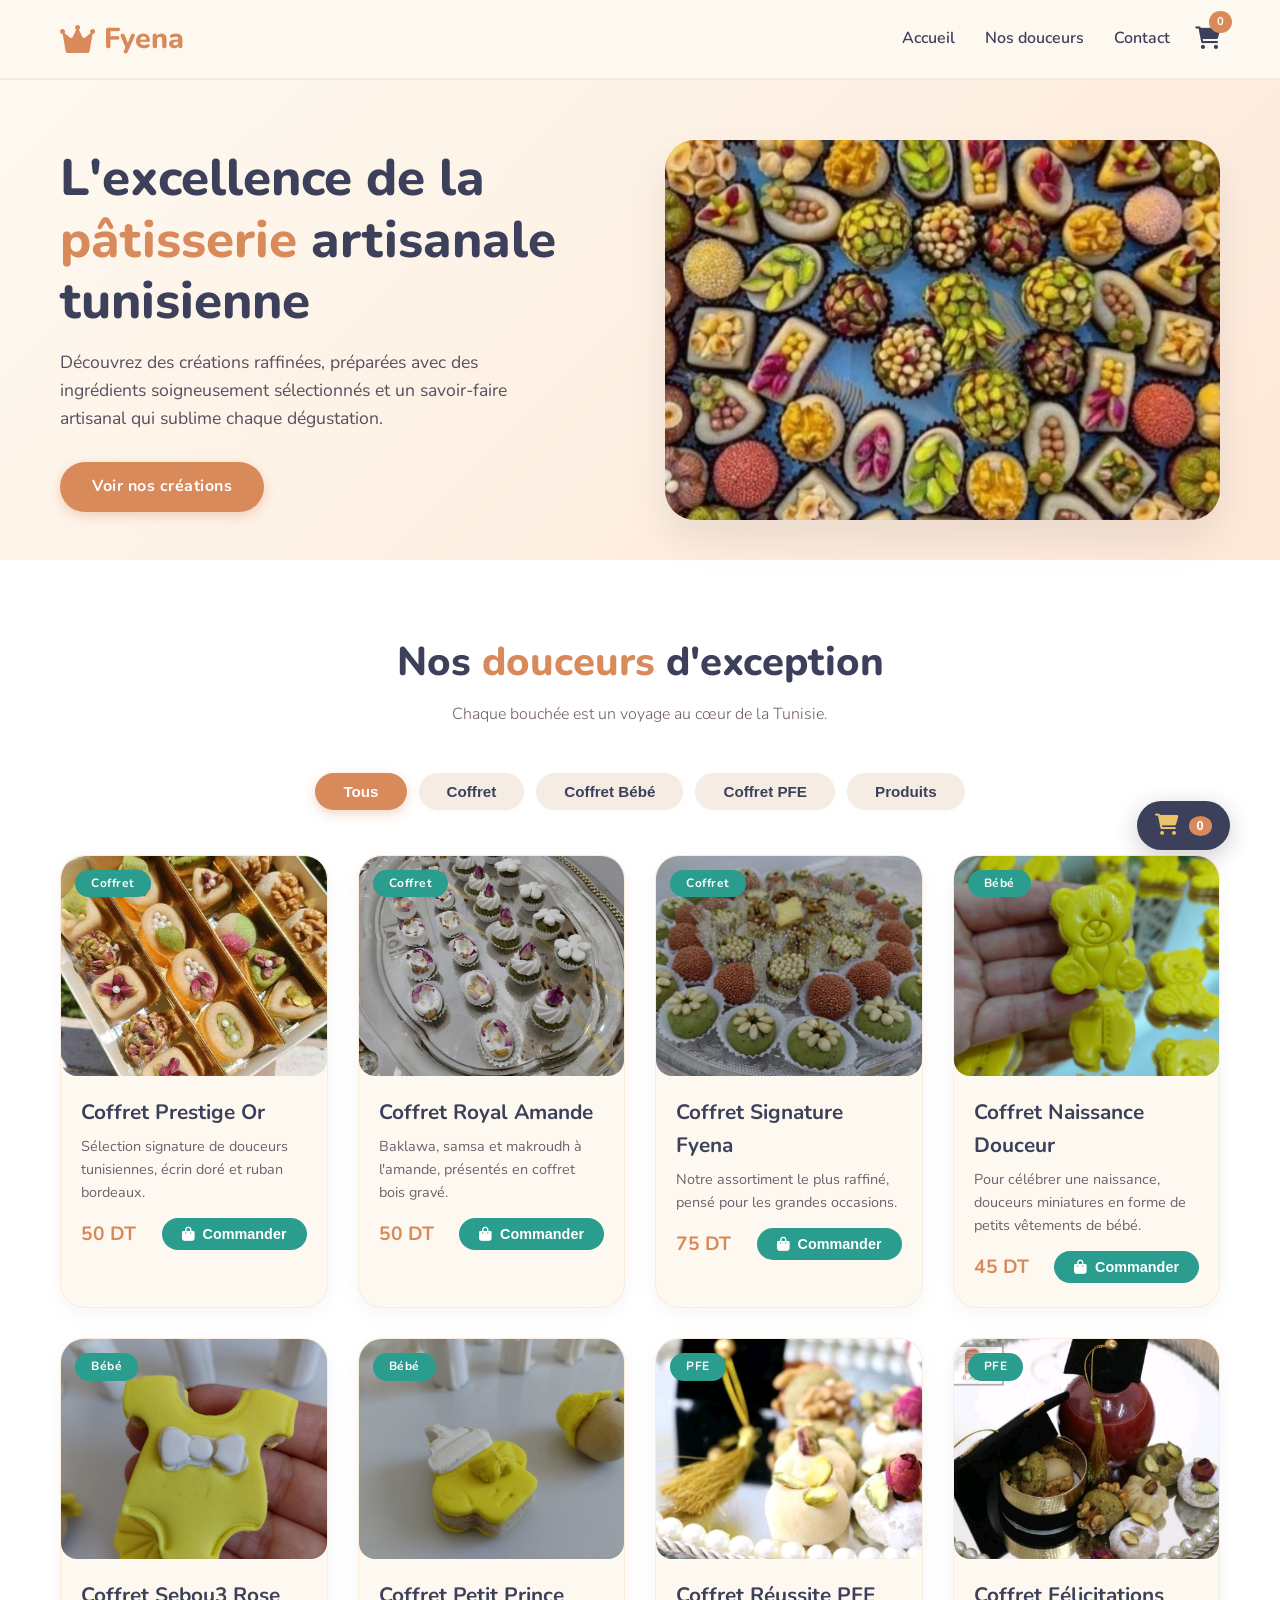
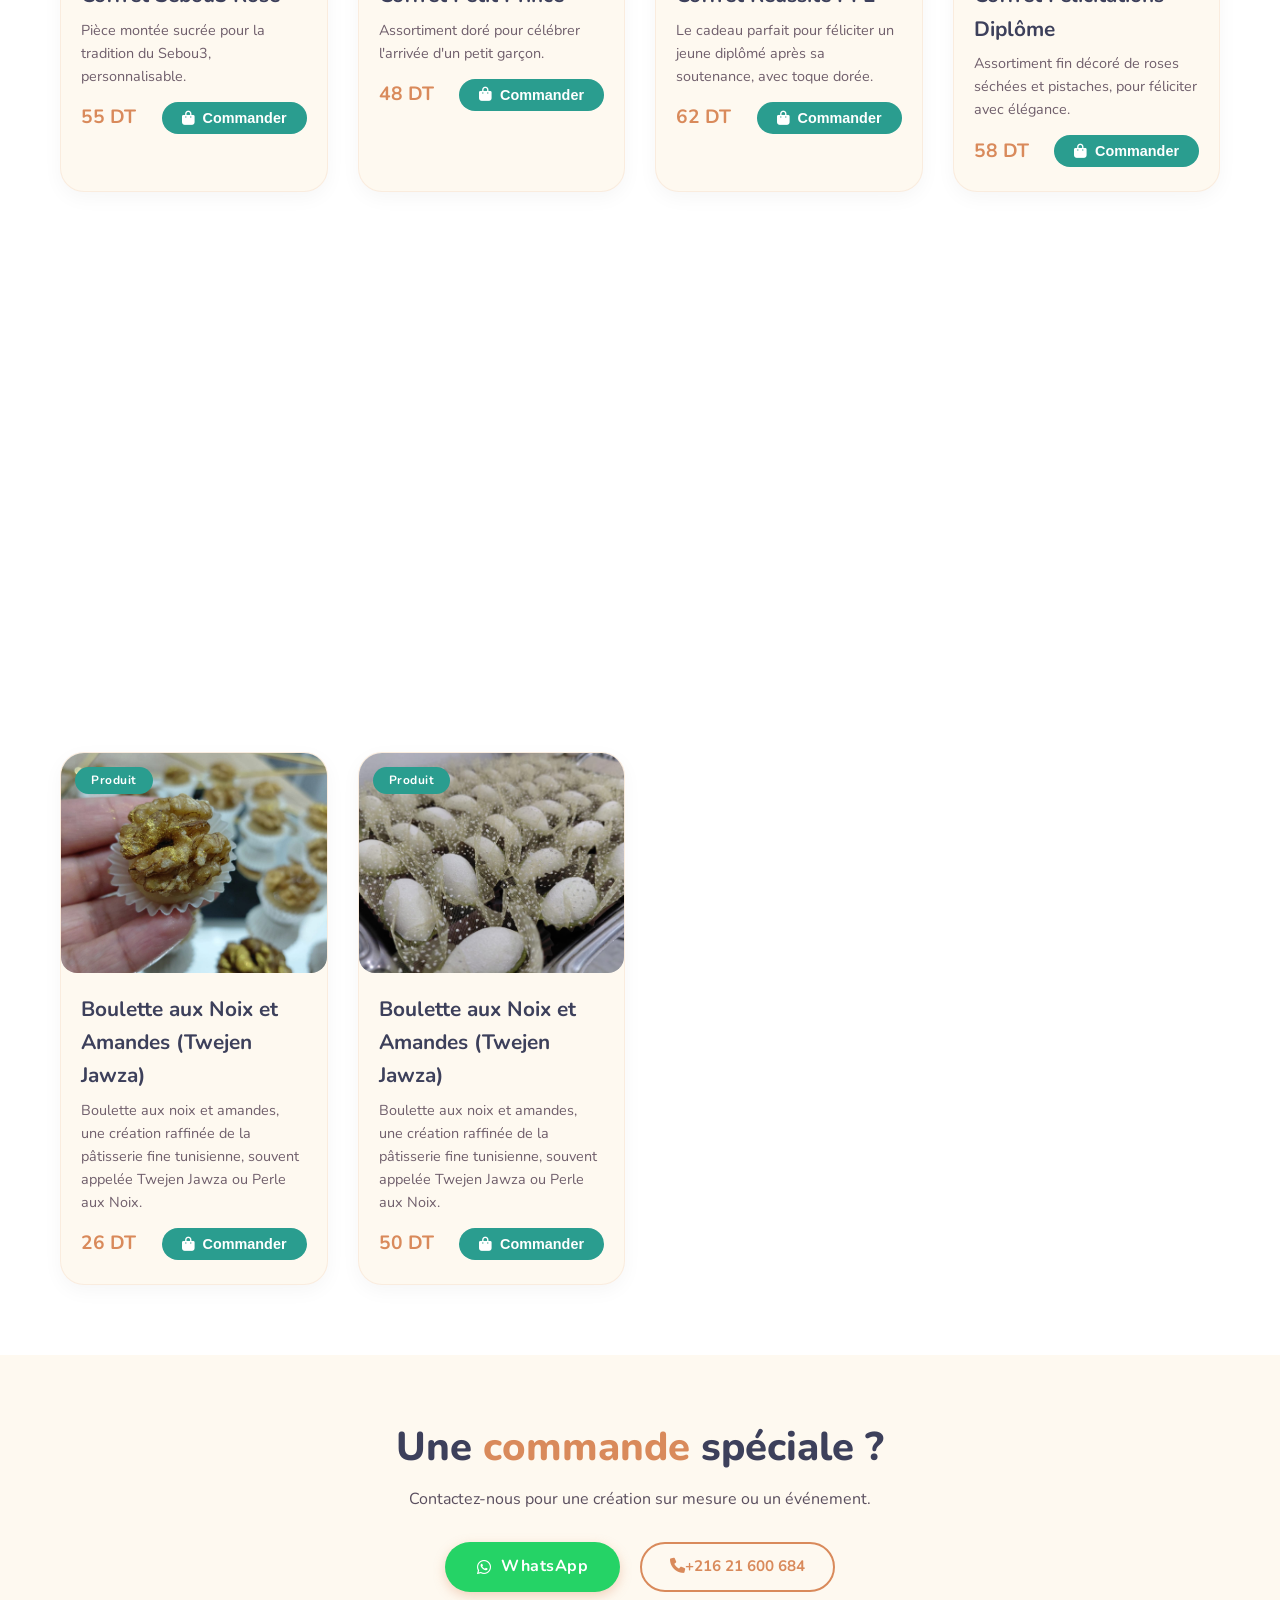
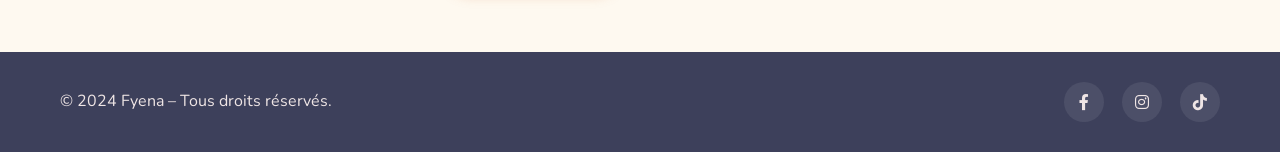
==== commit 929993f7: "modefication de page index" ====
--- a/index.html
+++ b/index.html
@@ -49,12 +49,12 @@
   <section id="accueil" class="hero">
     <div class="container hero-container">
       <div class="hero-text">
-        <h1>L'art de la <span class="highlight">pâtisserie</span> tunisienne</h1>
-        <p>Des saveurs authentiques, des ingrédients nobles et un savoir-faire artisanal pour éveiller vos papilles.</p>
+        <h1>L'excellence de la <span class="highlight">pâtisserie</span> artisanale tunisienne</h1>
+        <p>Découvrez des créations raffinées, préparées avec des ingrédients soigneusement sélectionnés et un savoir-faire artisanal qui sublime chaque dégustation.</p>
         <a href="#produits" class="btn-primary">Voir nos créations</a>
       </div>
       <div class="hero-image">
-        <img src="Images/background.png" alt="Assortiment tunisien" />
+        <img src="Images/image1.png" alt="Assortiment tunisien" />
       </div>
     </div>
   </section>
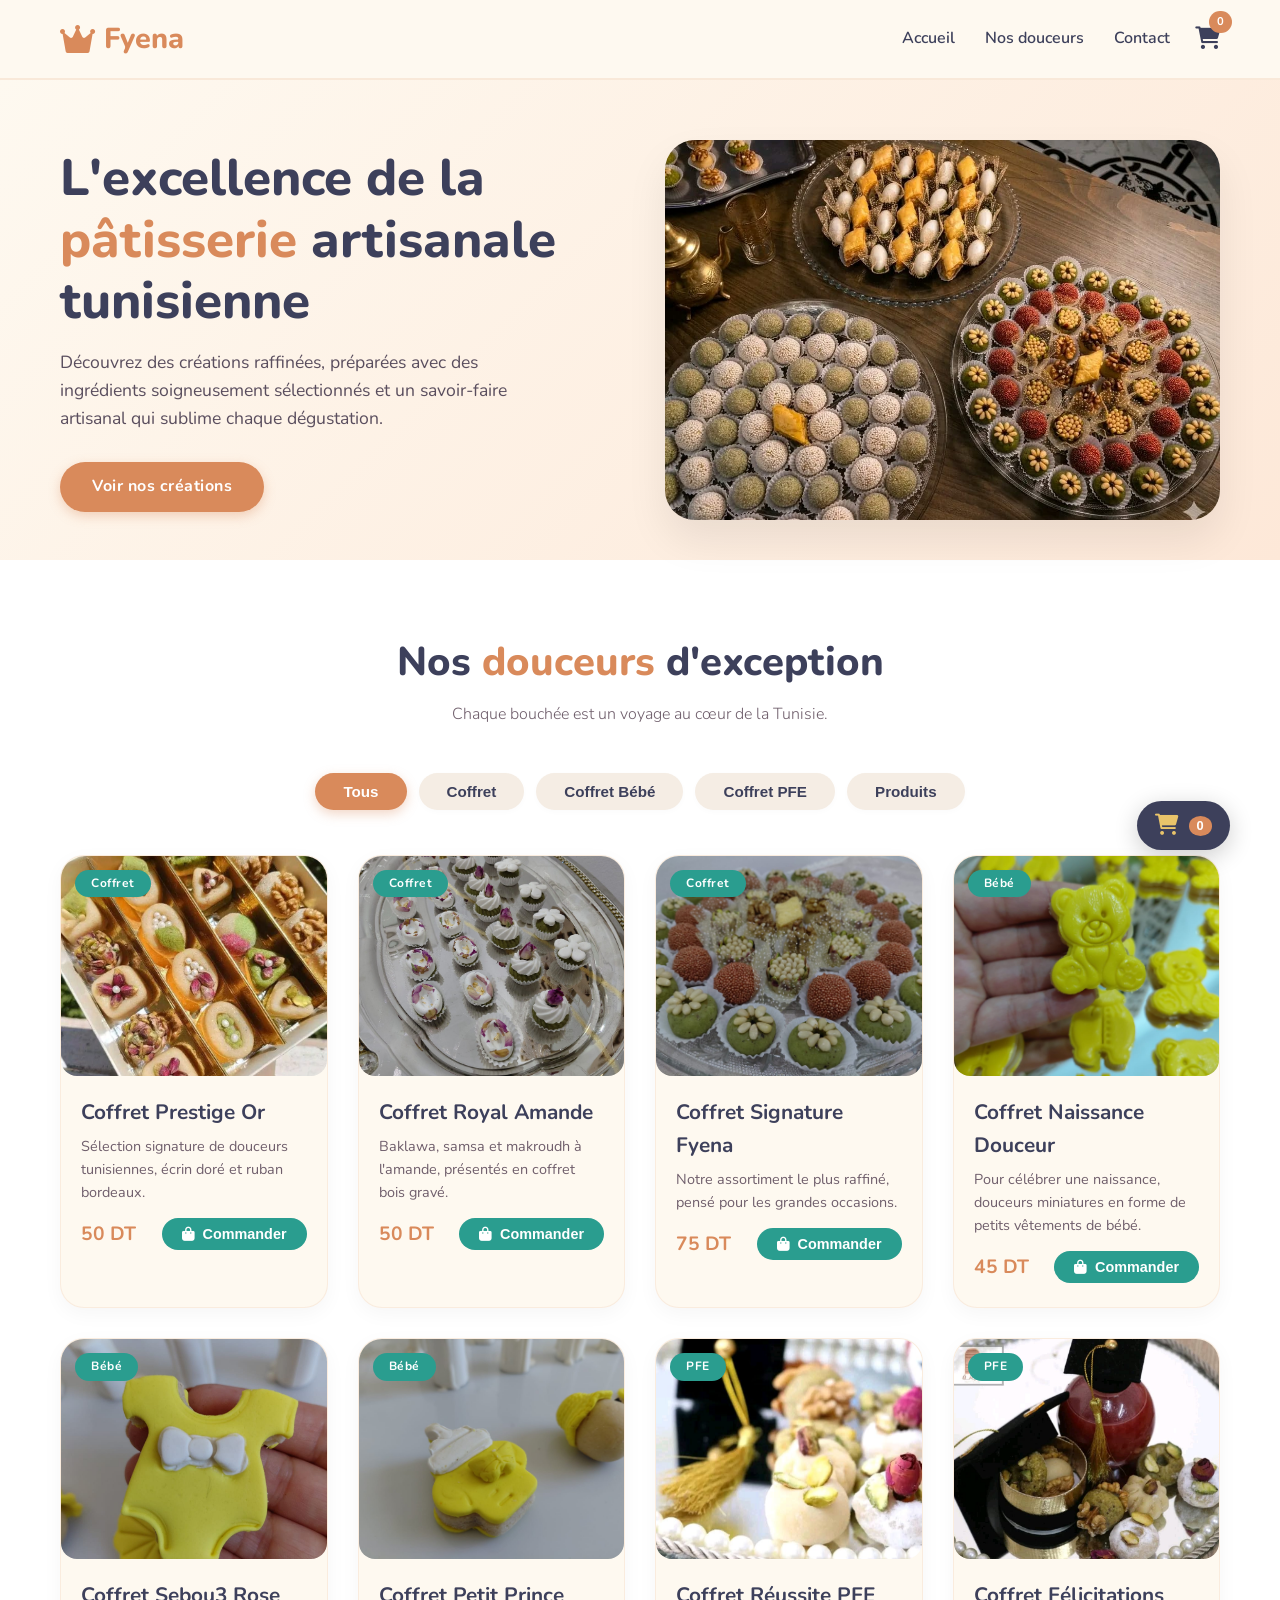
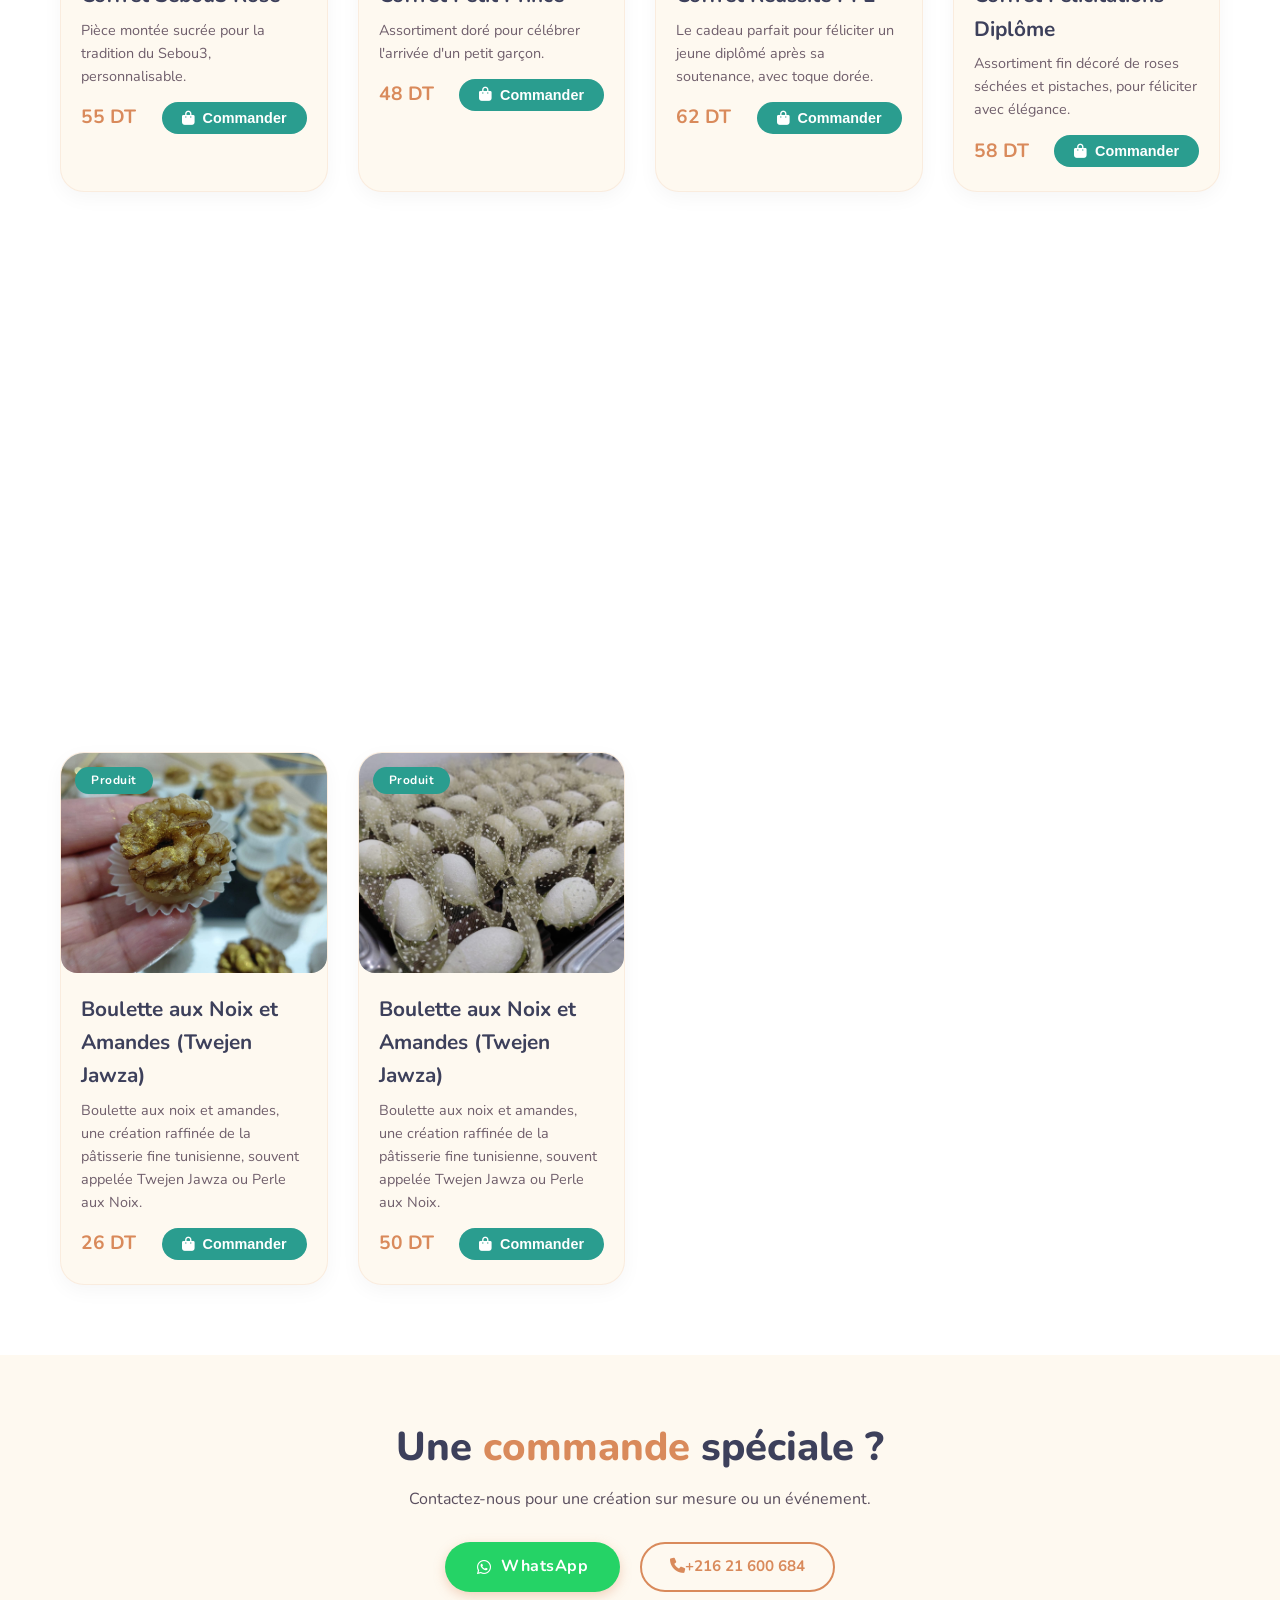
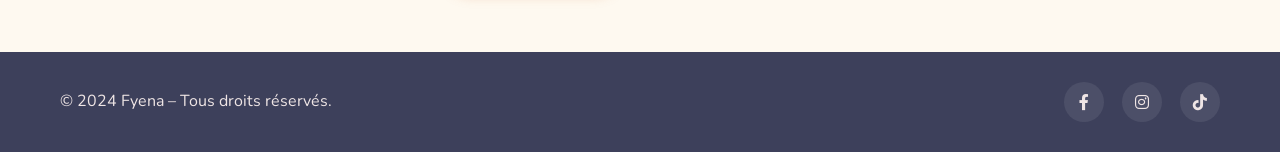
==== commit 4e566ab6: "modification d'image d'accuiel" ====
--- a/index.html
+++ b/index.html
@@ -54,7 +54,7 @@
         <a href="#produits" class="btn-primary">Voir nos créations</a>
       </div>
       <div class="hero-image">
-        <img src="Images/image1.png" alt="Assortiment tunisien" />
+        <img src="Images\image2.jpeg" alt="Assortiment tunisien" />
       </div>
     </div>
   </section>
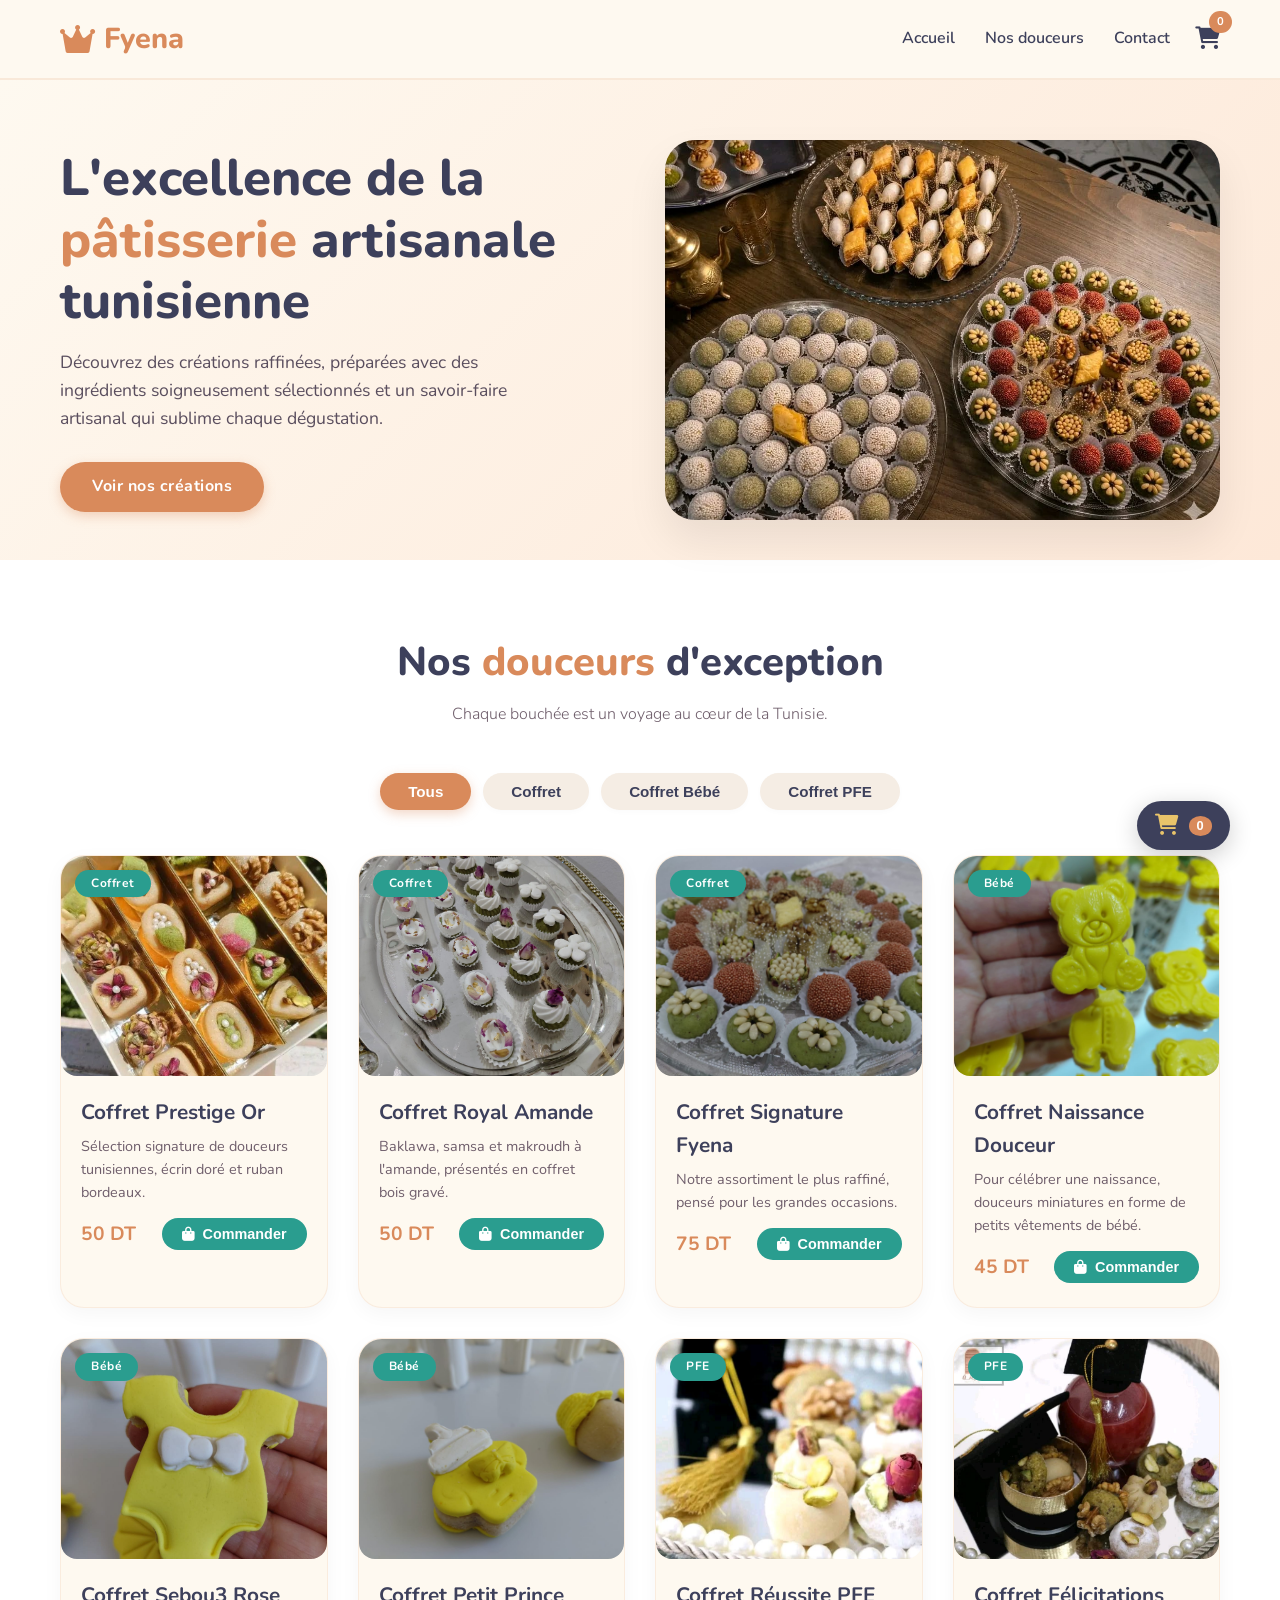
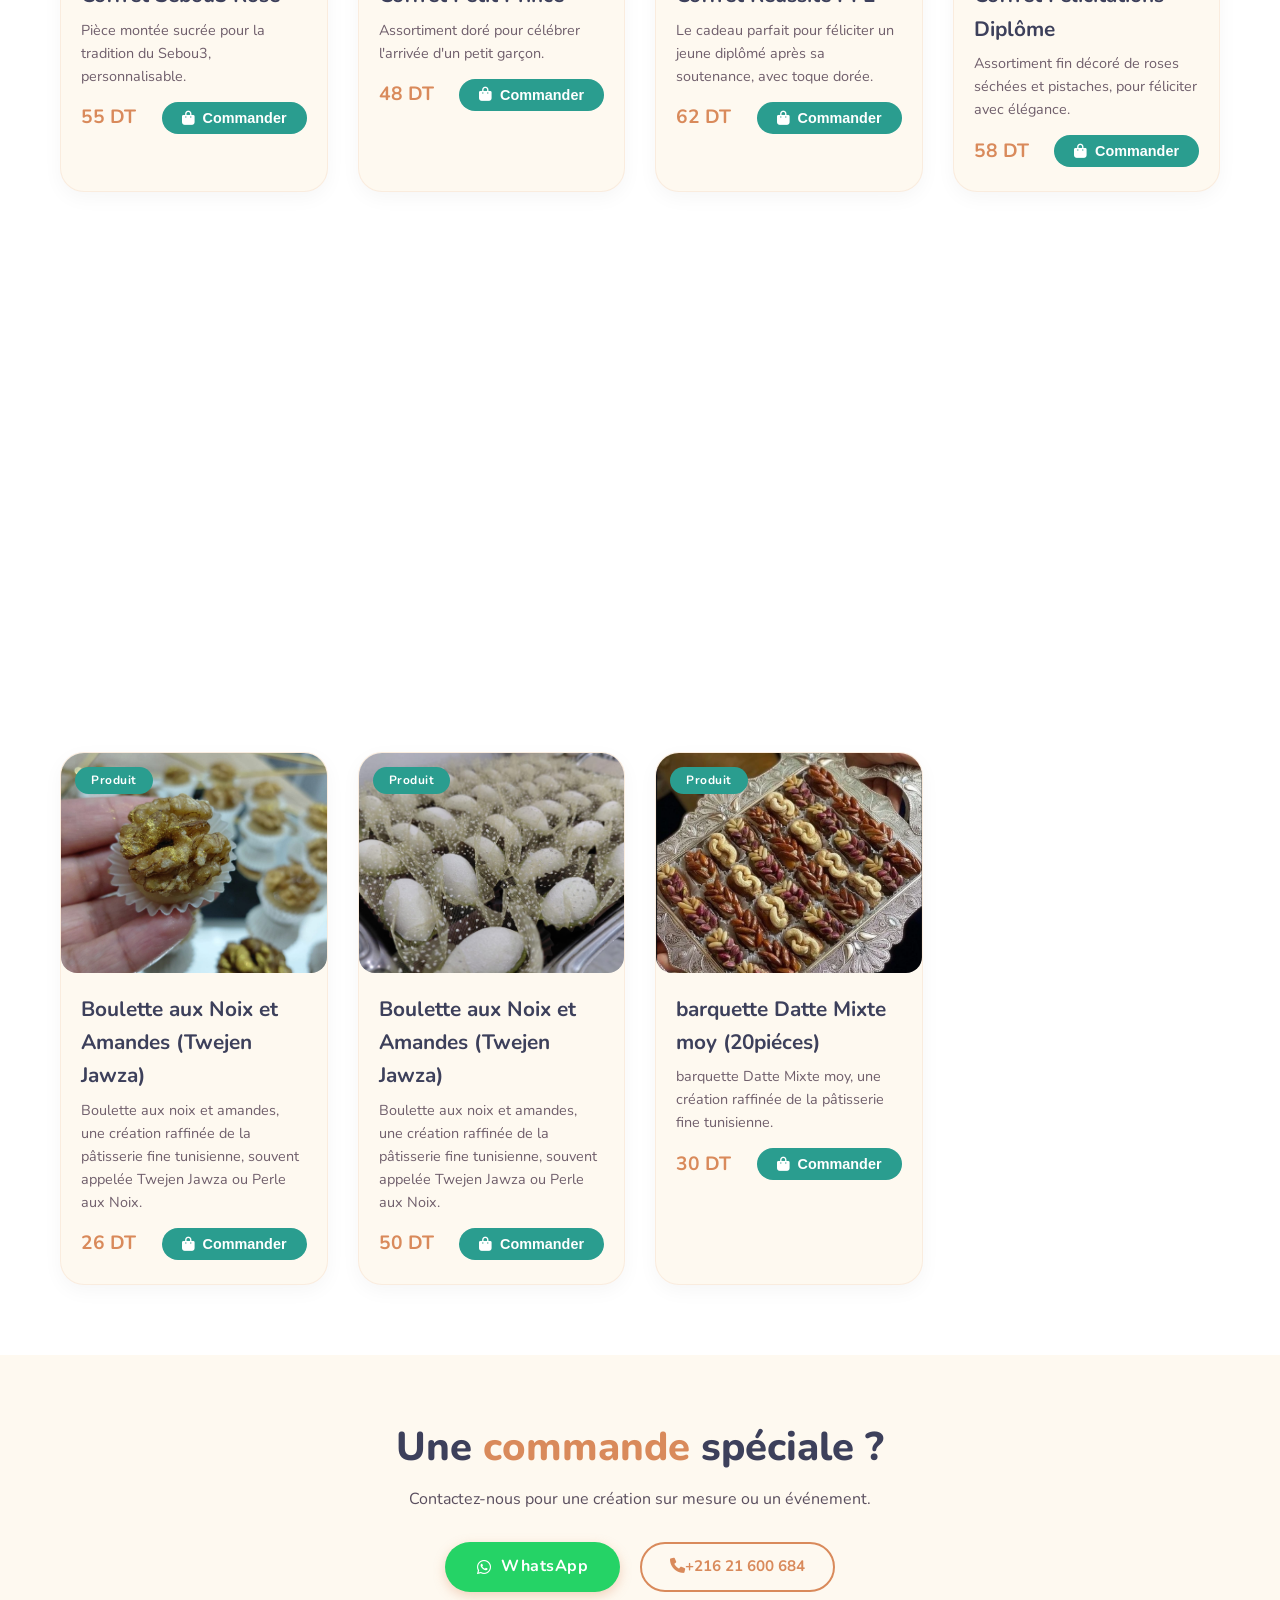
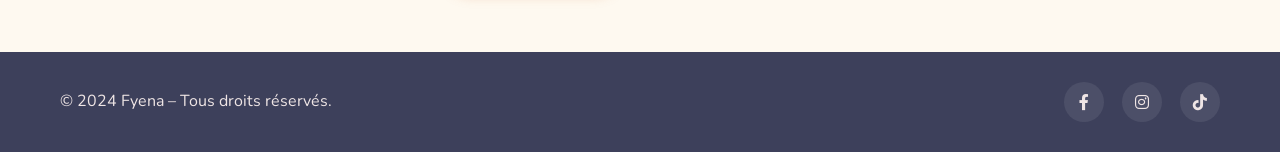
==== commit e08c2533: "ajout d'article barquette Datte Mixte moy" ====
--- a/index.html
+++ b/index.html
@@ -71,7 +71,6 @@
         <button class="filter-btn" data-filter="coffret">Coffret</button>
         <button class="filter-btn" data-filter="coffret-bebe">Coffret Bébé</button>
         <button class="filter-btn" data-filter="coffret-pfe">Coffret PFE</button>
-        <button class="filter-btn" data-filter="produits">Produits</button>
       </div>
 
       <!-- Les cartes produits sont générées dynamiquement depuis products.json (script.js) -->
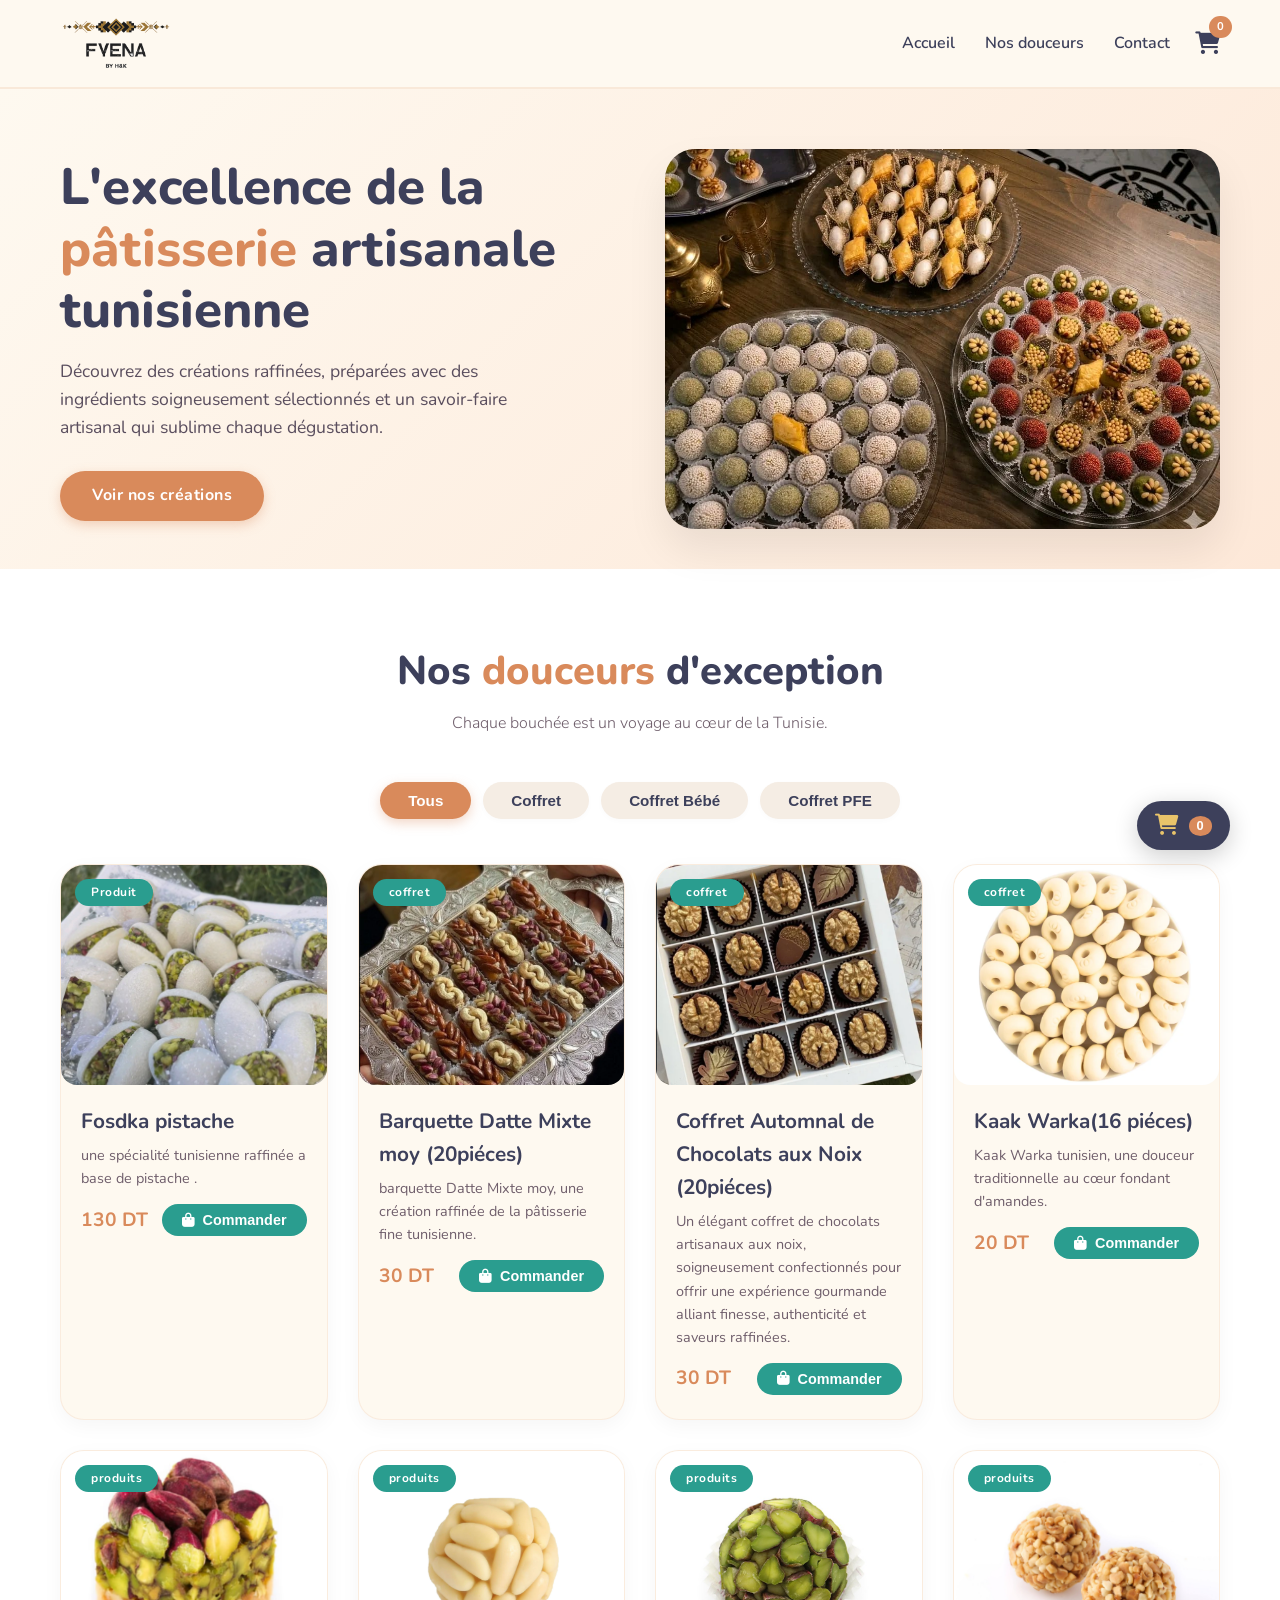
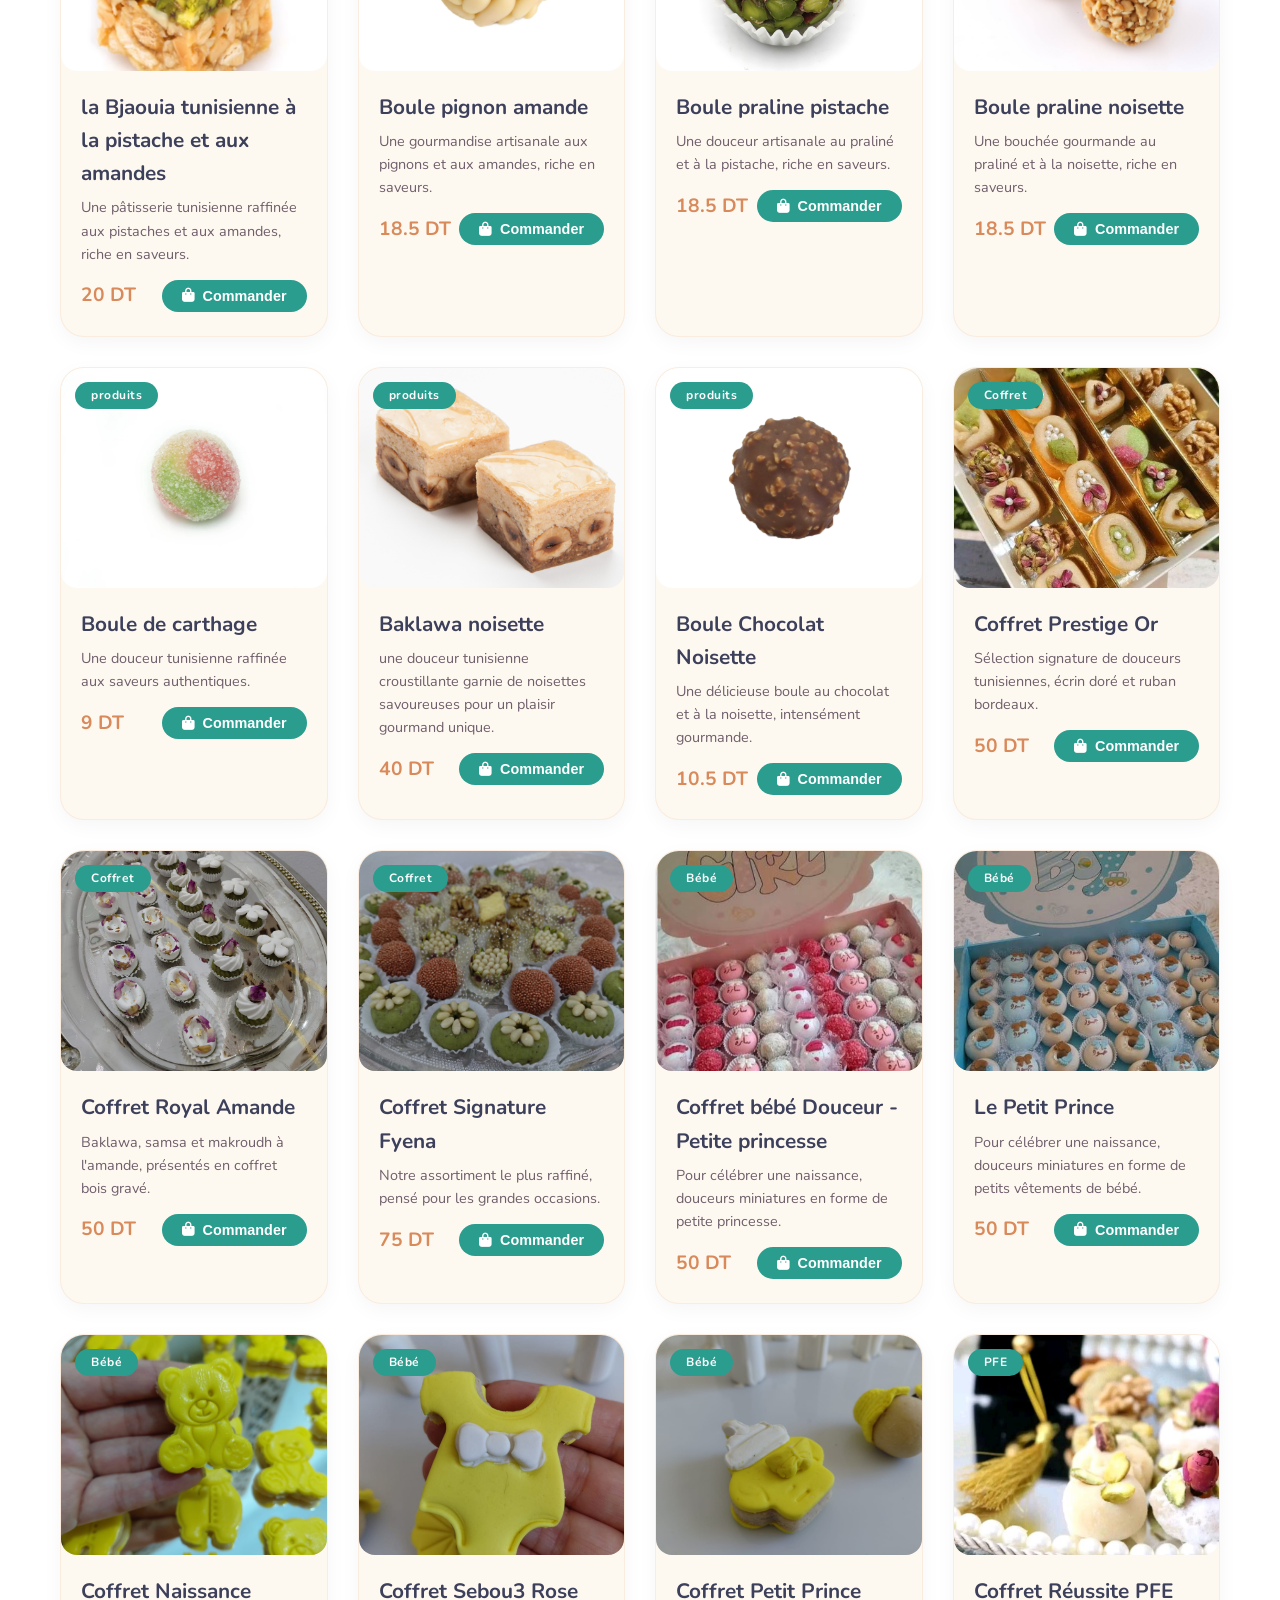
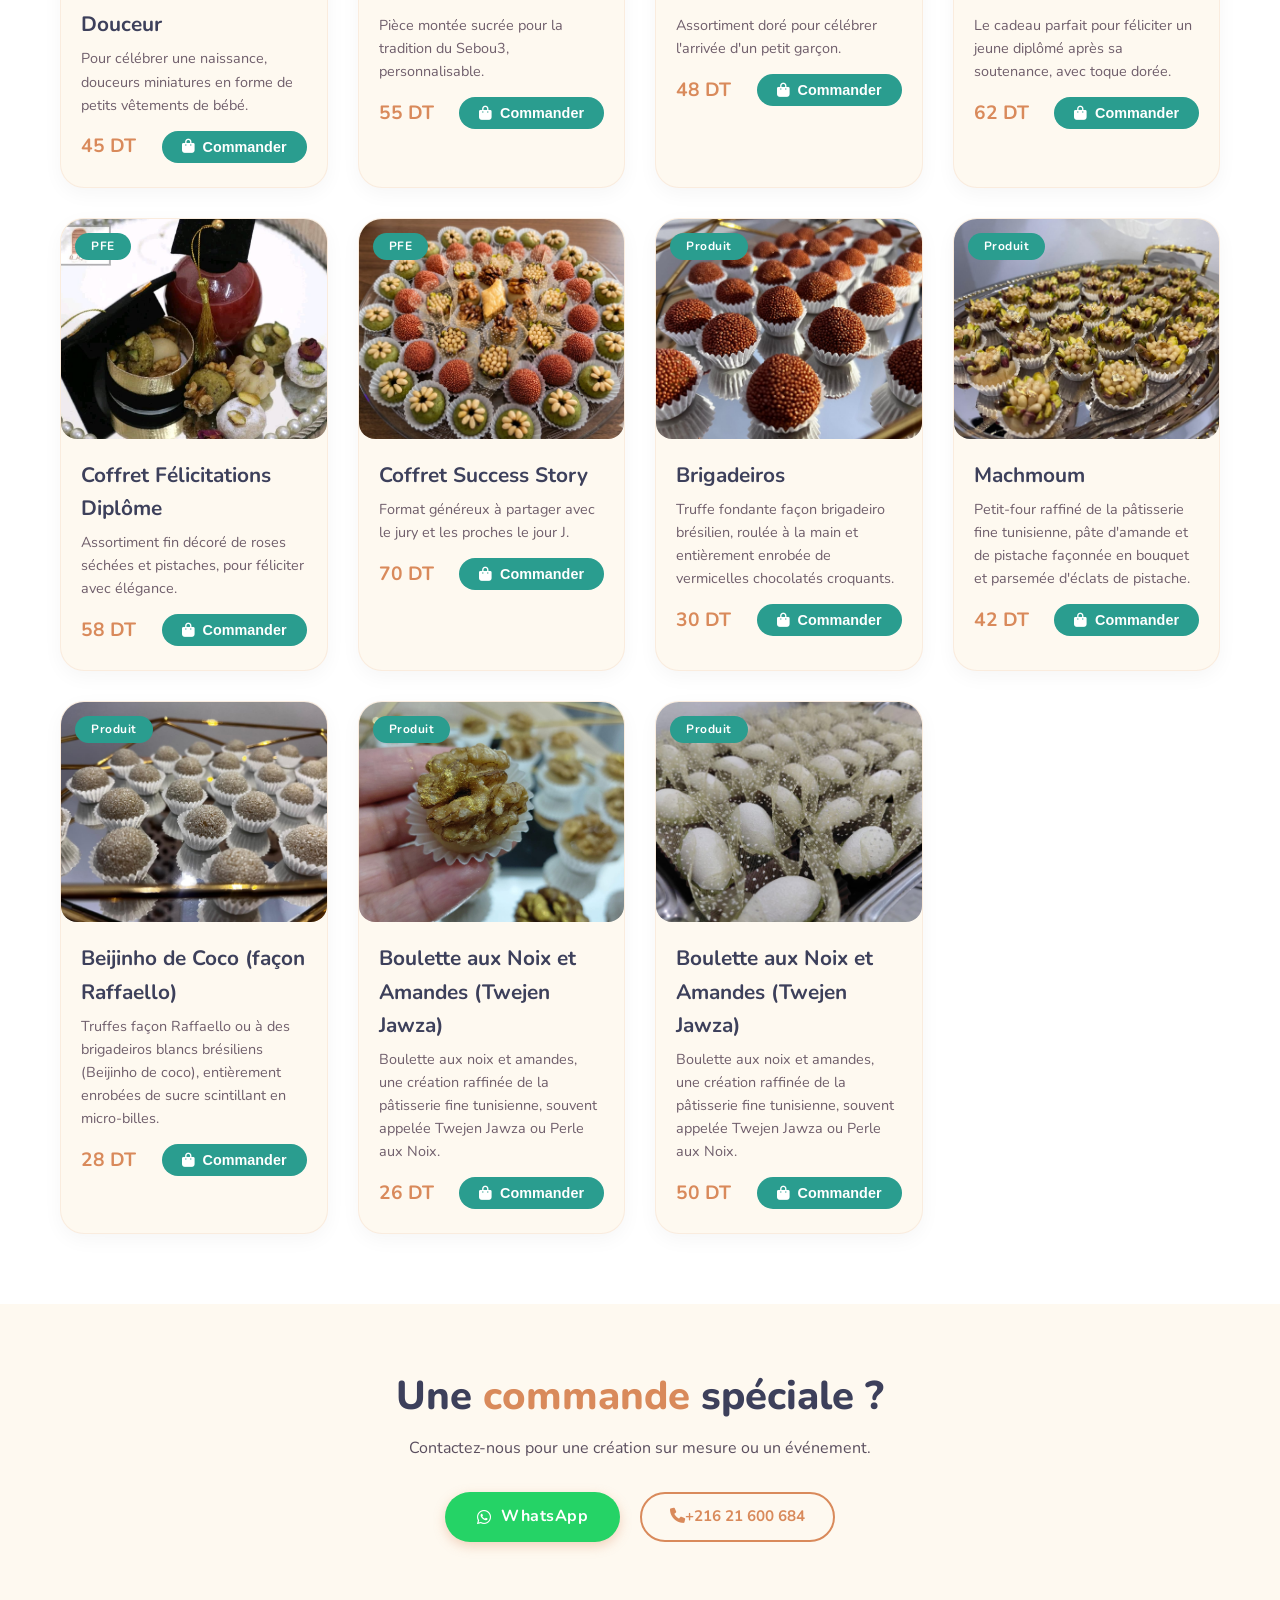
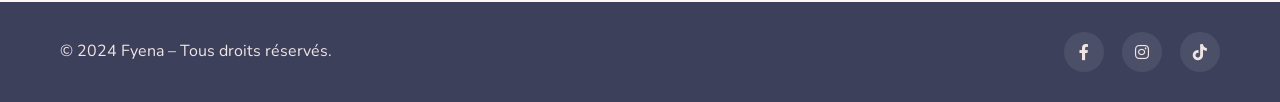
==== commit 76b6a770: "update" ====
--- a/index.html
+++ b/index.html
@@ -21,8 +21,7 @@
   <header>
     <div class="container header-container">
       <div class="logo">
-        <i class="fas fa-crown"></i> <!-- Icône couronne pour l'élégance -->
-        <span>Fyena</span>
+        <img src="Images/logo_trans.png" alt="Fyena" class="logo-img" />
       </div>
       <div class="nav-right">
         <nav>
@@ -85,10 +84,10 @@
       <p style="margin-bottom: 30px; color: #5A4E5E;">Contactez-nous pour une création sur mesure ou un événement.</p>
       <div style="display: flex; justify-content: center; gap: 20px; flex-wrap: wrap;">
         <!-- Bouton WhatsApp (remplace l'email) -->
-        <a href="https://wa.me/21671234567?text=Bonjour%2C%20je%20souhaite%20passer%20une%20commande%20sp%C3%A9ciale%20chez%20Fyena." target="_blank" class="btn-primary btn-whatsapp" style="display: inline-flex; align-items: center; gap: 10px;">
+        <a href="https://wa.me/21621600684?text=Bonjour%2C%20je%20souhaite%20passer%20une%20commande%20sp%C3%A9ciale%20chez%20Fyena." target="_blank" class="btn-primary btn-whatsapp" style="display: inline-flex; align-items: center; gap: 10px;">
           <i class="fab fa-whatsapp"></i> WhatsApp
         </a>
-        <a href="tel:+21671234567" class="btn-outline"><i class="fas fa-phone"></i>+216 21 600 684</a>
+        <a href="tel:+21621600684" class="btn-outline"><i class="fas fa-phone"></i>+216 21 600 684</a>
       </div>
     </div>
   </section>
@@ -130,7 +129,7 @@
           <a href="#" id="whatsappOrderBtn" class="btn-primary btn-whatsapp" target="_blank">
             <i class="fab fa-whatsapp"></i> Commander sur WhatsApp
           </a>
-          <a href="tel:+21671234567" class="btn-outline btn-call">
+          <a href="tel:+21621600684" class="btn-outline btn-call">
             <i class="fas fa-phone"></i>+216 21 600 684
           </a>
         </div>
--- a/style.css
+++ b/style.css
@@ -109,12 +109,12 @@
       font-weight: 800;
       color: #3D405B;
     }
-    .logo i {
-      color: #D98A5B;
-      font-size: 2rem;
-    }
-    .logo span {
-      color: #D98A5B;
+    .logo-img {
+      height: 55px;
+      width: auto;
+      max-width: 220px;
+      object-fit: contain;
+      display: block;
     }
     .nav-right {
       display: flex;
@@ -706,6 +706,10 @@
       }
     }
     @media (max-width: 480px) {
+      .logo-img {
+        height: 42px;
+        max-width: 160px;
+      }
       .product-grid {
         grid-template-columns: 1fr;
       }
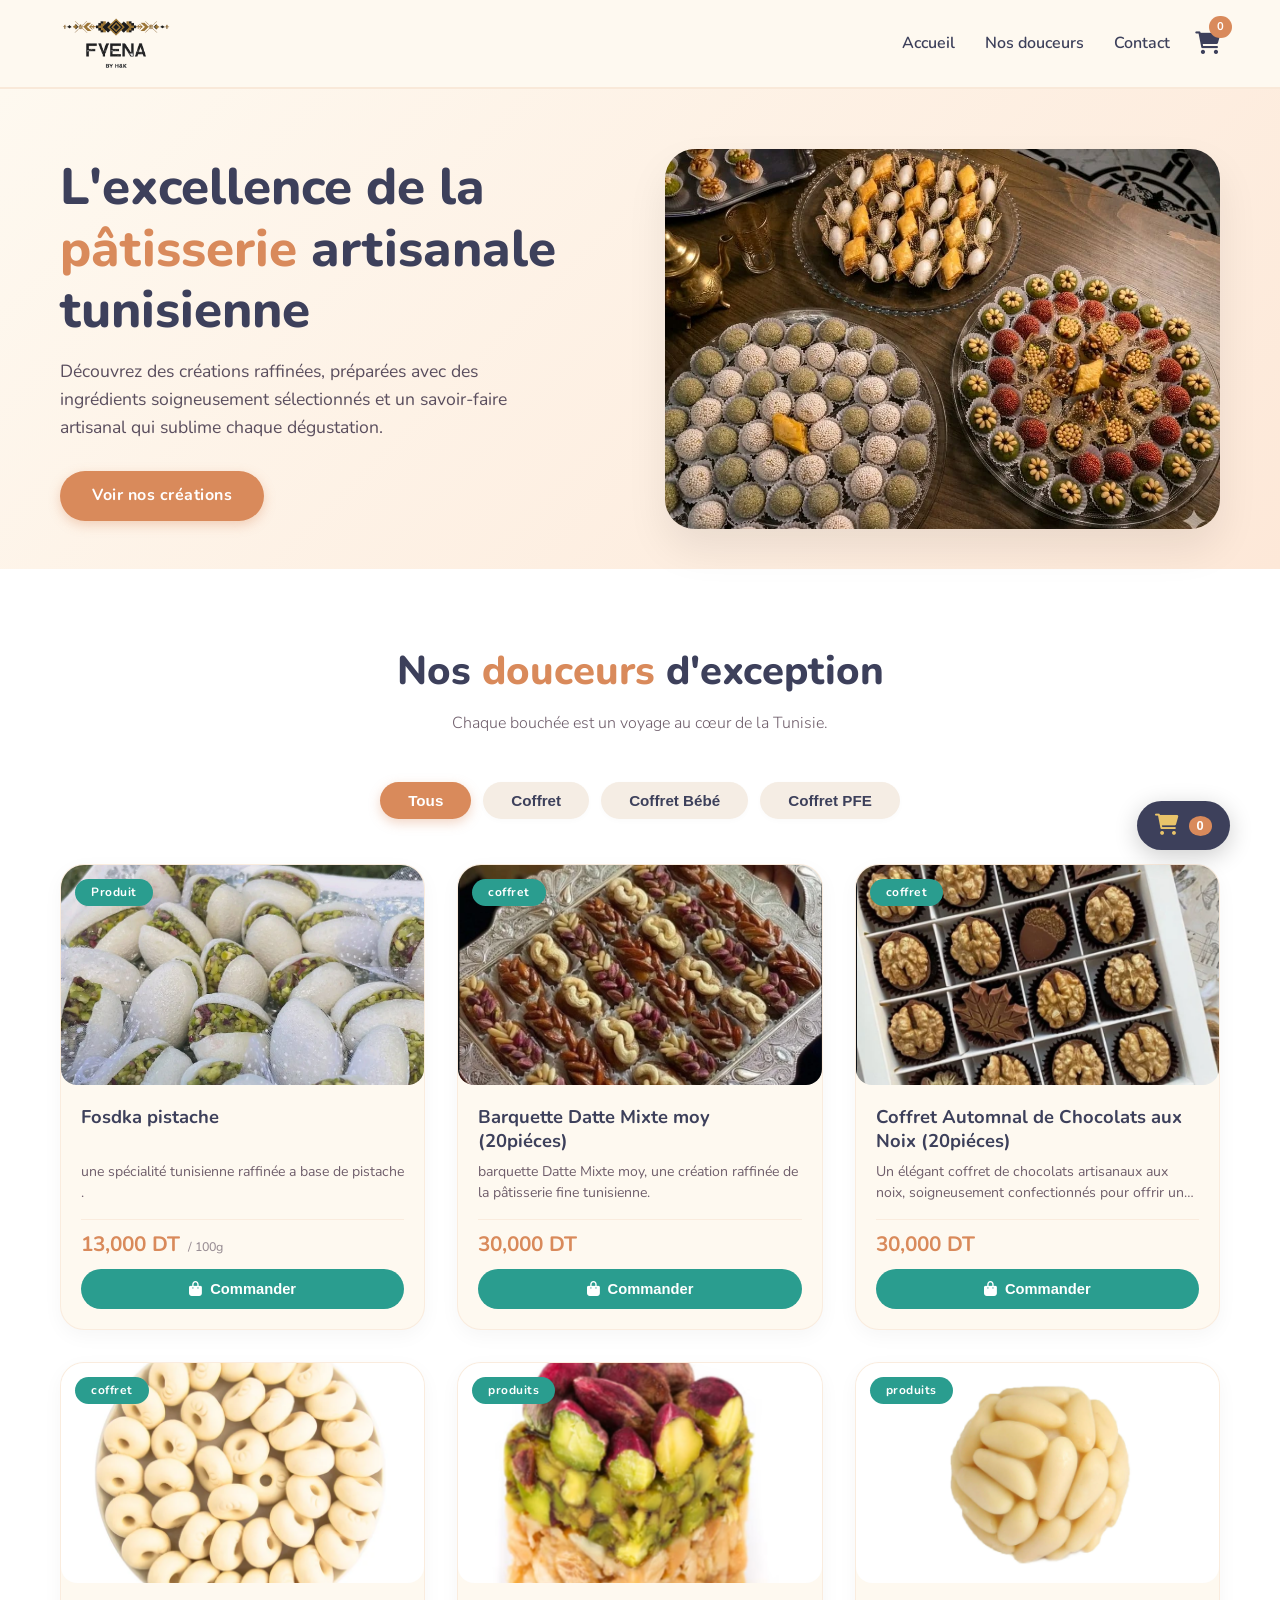
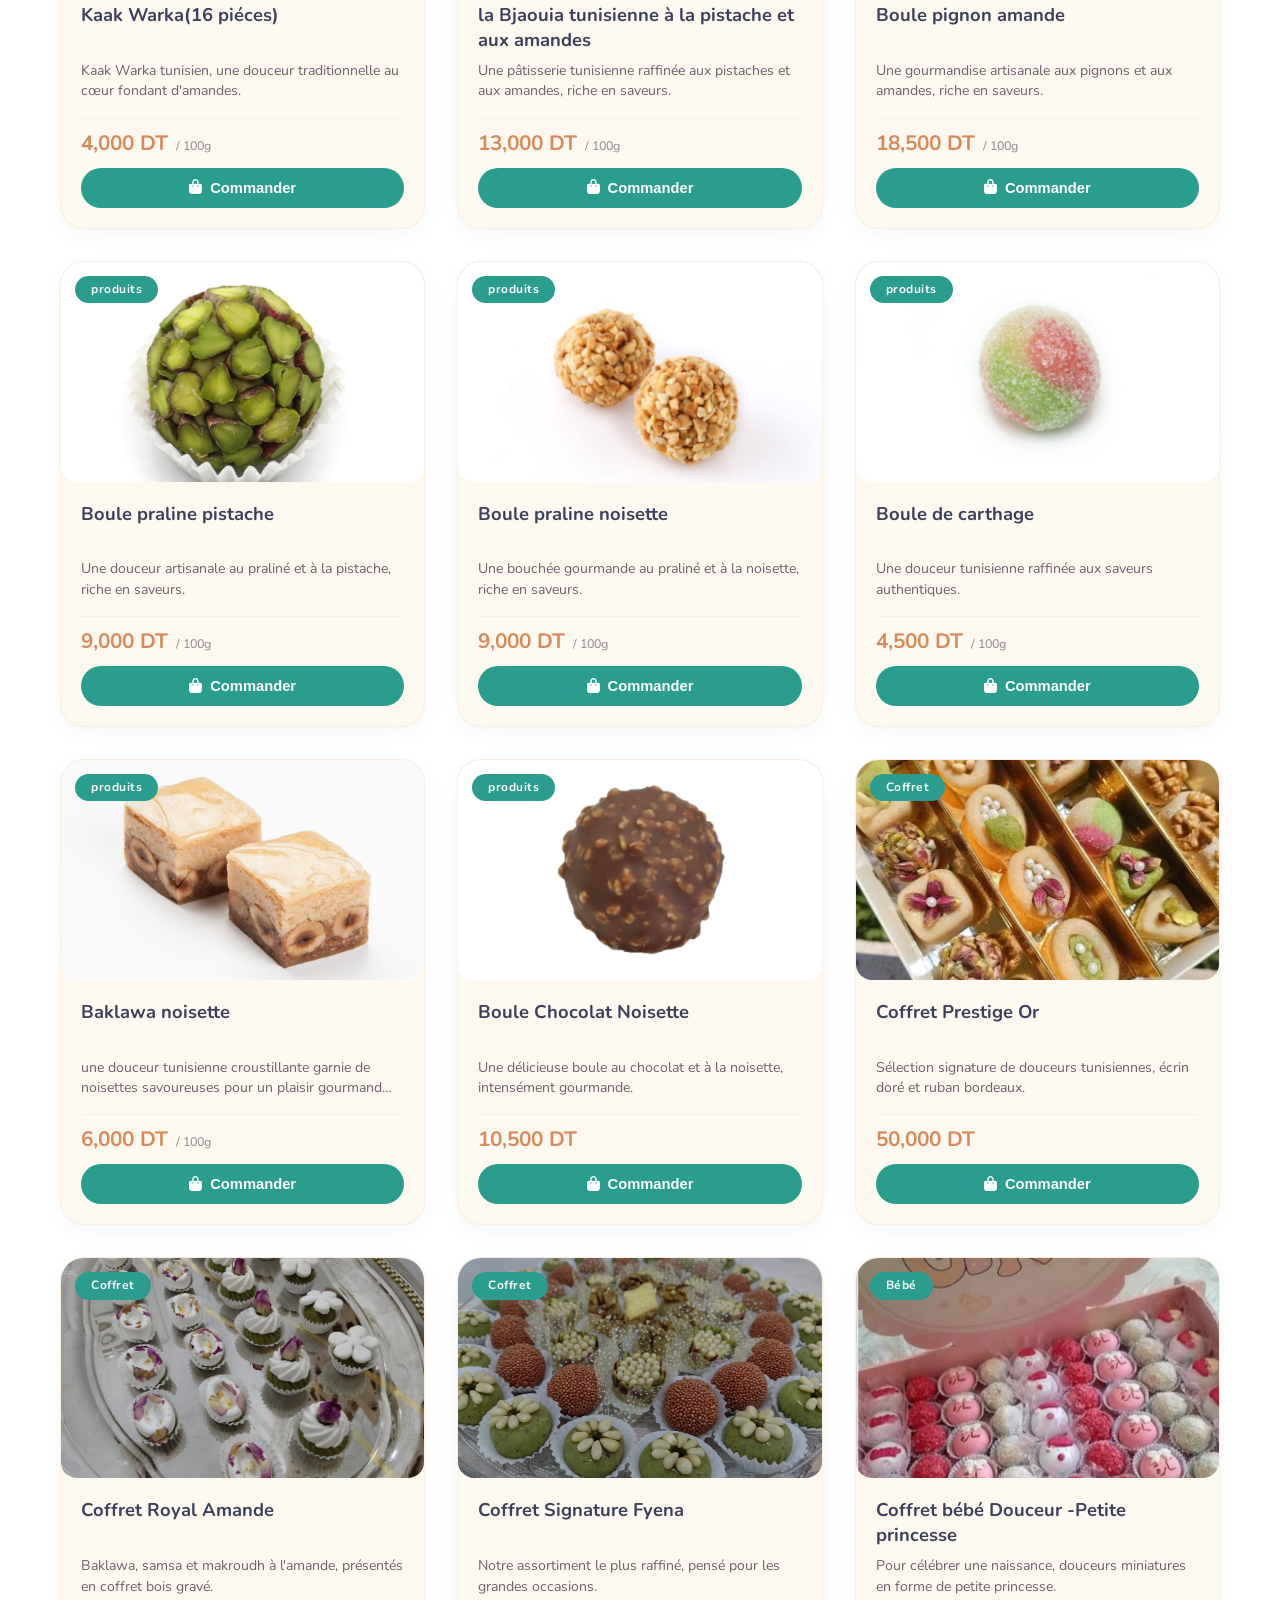
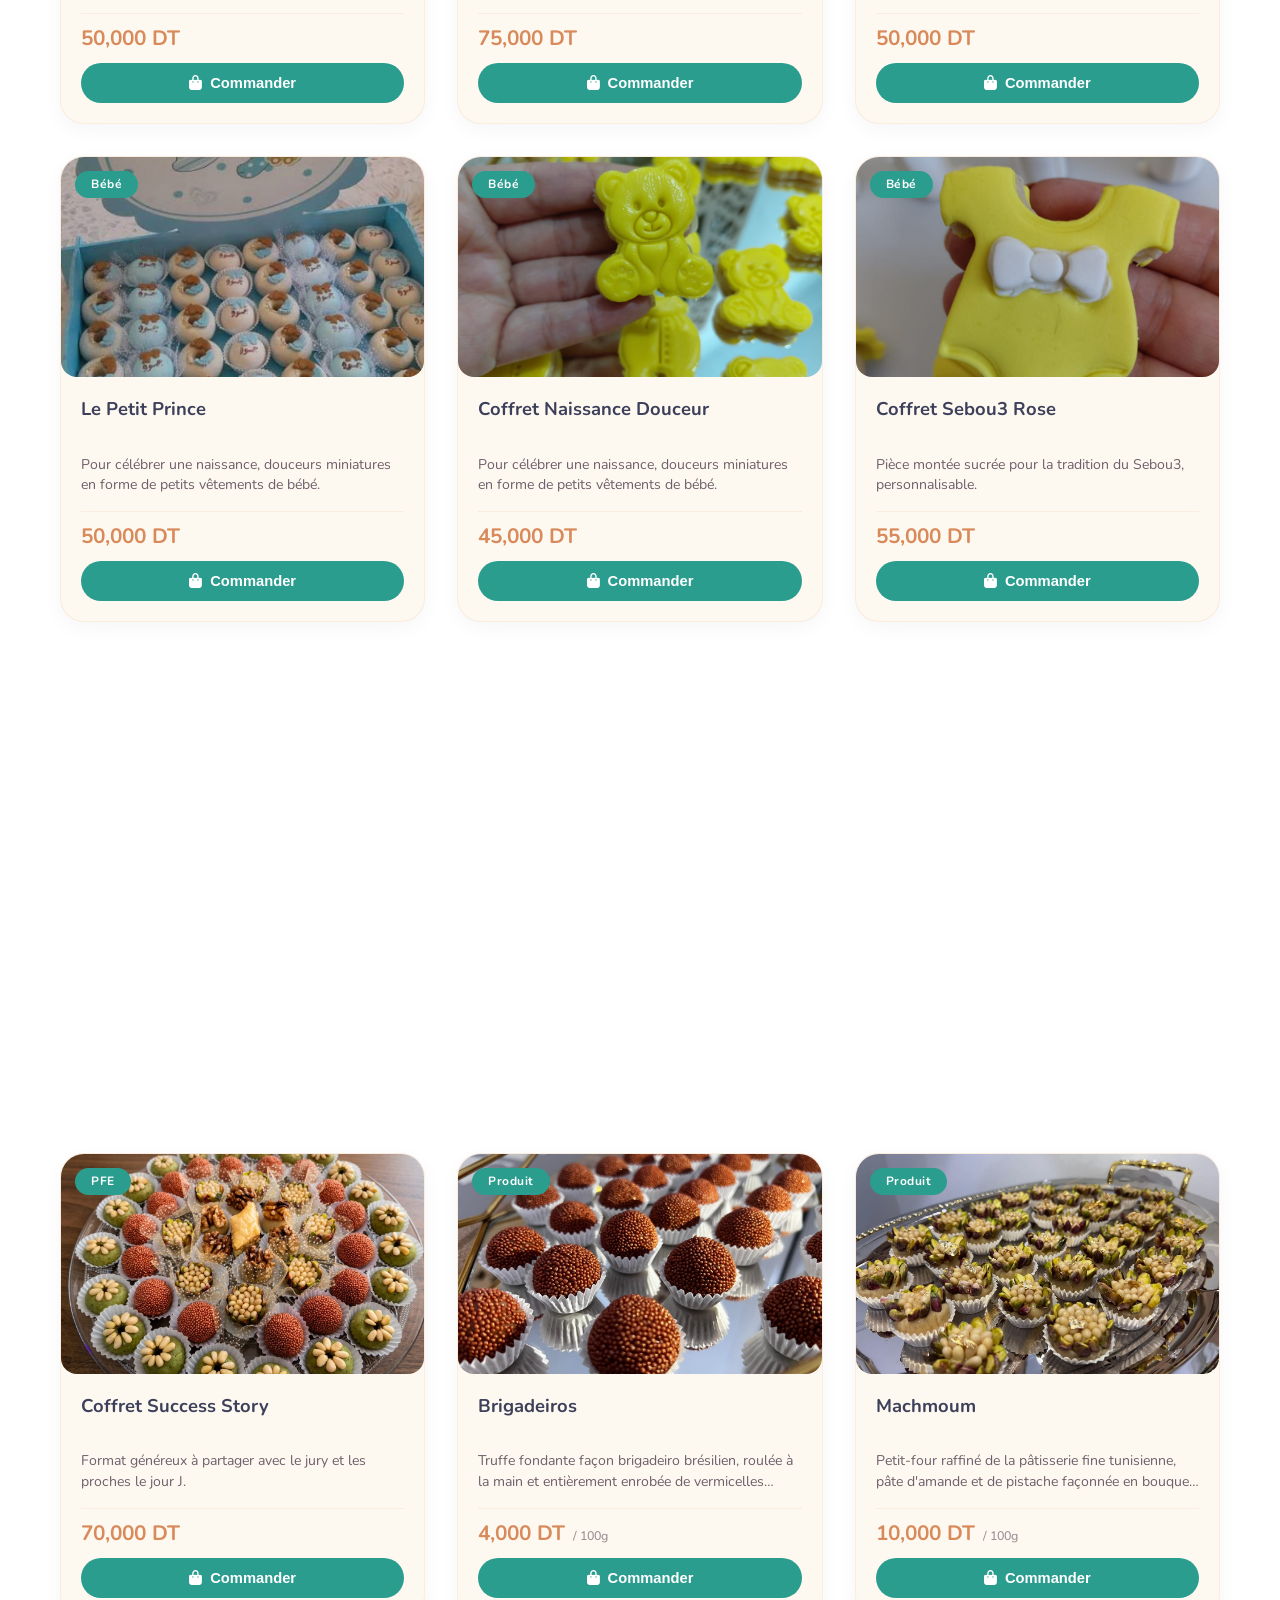
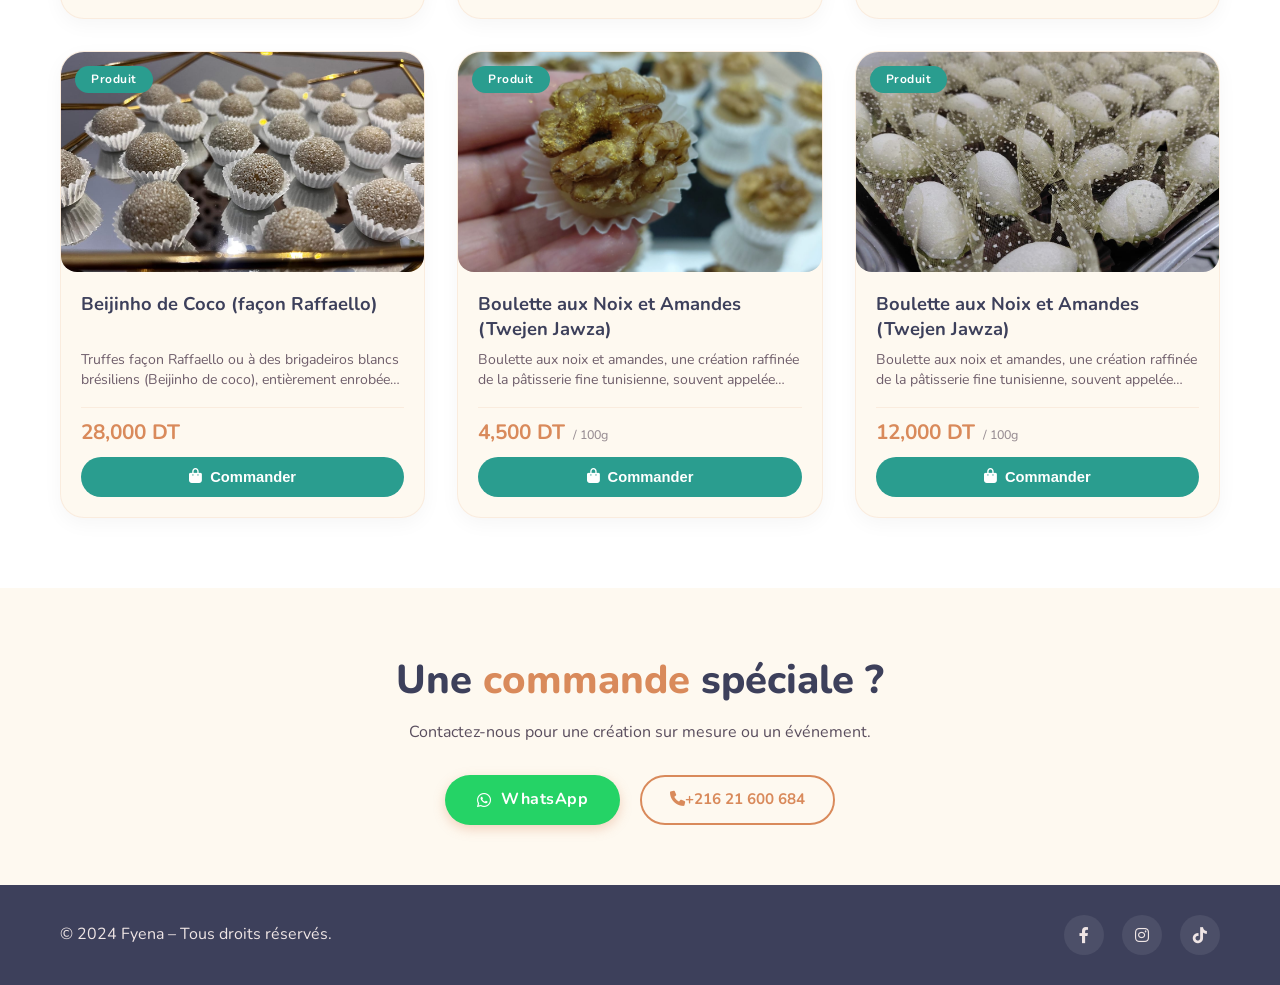
==== commit 0f3ad7e1: "changes prices" ====
--- a/index.html
+++ b/index.html
@@ -123,7 +123,7 @@
       <div class="cart-footer">
         <div class="cart-total">
           <span>Total</span>
-          <span id="cartTotalPrice">0 DT</span>
+          <span id="cartTotalPrice">0,000 DT</span>
         </div>
         <div class="cart-actions">
           <a href="#" id="whatsappOrderBtn" class="btn-primary btn-whatsapp" target="_blank">
--- a/style.css
+++ b/style.css
@@ -273,8 +273,8 @@
 
     .product-grid {
       display: grid;
-      grid-template-columns: repeat(auto-fit, minmax(260px, 1fr));
-      gap: 30px;
+      grid-template-columns: repeat(auto-fit, minmax(270px, 1fr));
+      gap: 32px;
     }
 
     .product-card {
@@ -287,6 +287,9 @@
       opacity: 1;
       transform: scale(1);
       transition: opacity 0.4s ease, transform 0.4s ease, box-shadow 0.3s ease;
+      display: flex;
+      flex-direction: column;
+      height: 100%;
     }
     .product-card.hidden {
       display: none;
@@ -325,46 +328,90 @@
       font-weight: 700;
       letter-spacing: 0.5px;
     }
+    .product-link {
+      display: block;
+    }
+    .product-title-link {
+      color: inherit;
+      text-decoration: none;
+      transition: color 0.2s;
+    }
+    .product-title-link:hover {
+      color: #D98A5B;
+      text-decoration: underline;
+    }
     .product-info {
-      padding: 20px 20px 24px;
+      padding: 20px 20px 20px;
+      display: flex;
+      flex-direction: column;
+      flex: 1;
     }
     .product-info h3 {
+      font-size: 1.15rem;
+      font-weight: 700;
+      margin-bottom: 8px;
+      display: -webkit-box;
+      -webkit-line-clamp: 2;
+      -webkit-box-orient: vertical;
+      overflow: hidden;
+      line-height: 1.35;
+      min-height: calc(1.35em * 2);
+    }
+    .product-info p {
+      font-size: 0.88rem;
+      color: #6F5E6B;
+      margin-bottom: 16px;
+      display: -webkit-box;
+      -webkit-line-clamp: 2;
+      -webkit-box-orient: vertical;
+      overflow: hidden;
+      line-height: 1.45;
+      min-height: calc(1.45em * 2);
+    }
+    .product-footer {
+      display: flex;
+      flex-direction: column;
+      align-items: stretch;
+      gap: 12px;
+      margin-top: auto;
+      padding-top: 12px;
+      border-top: 1px solid rgba(217, 138, 91, 0.12);
+    }
+    .product-price {
+      font-weight: 700;
       font-size: 1.3rem;
-      font-weight: 700;
-      margin-bottom: 6px;
-    }
-    .product-info p {
-      font-size: 0.9rem;
-      color: #6F5E6B;
-      margin-bottom: 14px;
-    }
-    .product-footer {
-      display: flex;
-      justify-content: space-between;
-      align-items: center;
-    }
-    .product-price {
-      font-weight: 700;
-      font-size: 1.2rem;
-      color: #D98A5B;
+      color: #D98A5B;
+      line-height: 1.2;
+    }
+    .product-price .price-unit {
+      font-weight: 500;
+      font-size: 0.78rem;
+      color: #9a8f95;
+      margin-left: 2px;
     }
     .btn-order {
       background: #2A9D8F;
       color: #fff;
       border: none;
-      padding: 8px 20px;
+      padding: 12px 20px;
       border-radius: 50px;
       font-weight: 700;
-      font-size: 0.9rem;
+      font-size: 0.92rem;
       cursor: pointer;
       transition: all 0.25s;
       display: flex;
       align-items: center;
+      justify-content: center;
       gap: 8px;
+      width: 100%;
     }
     .btn-order:hover {
       background: #21867A;
-      transform: scale(1.04);
+      transform: translateY(-2px);
+      box-shadow: 0 8px 18px rgba(42, 157, 143, 0.3);
+    }
+    .btn-order:active {
+      transform: translateY(0);
     }
 
     /* ===== PANIER FLOTTANT - VERSION COMPACTE ===== */
